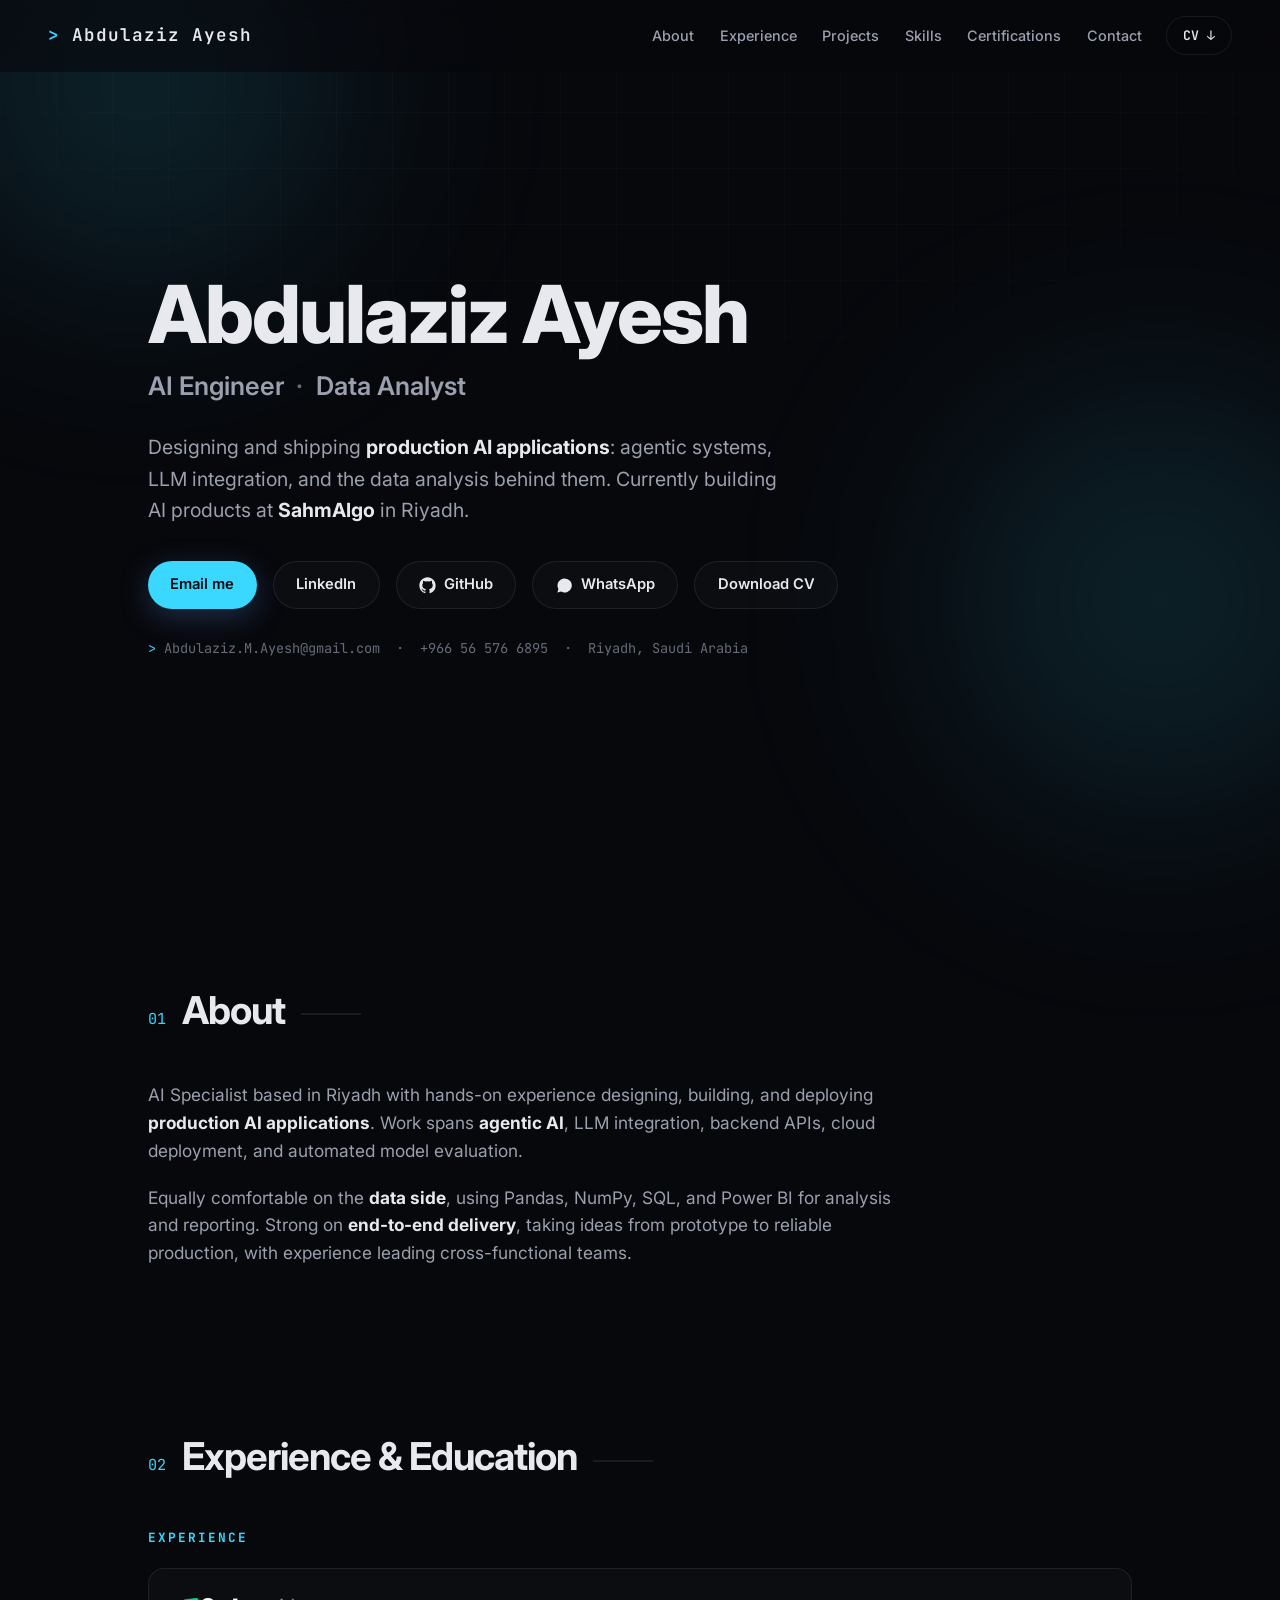
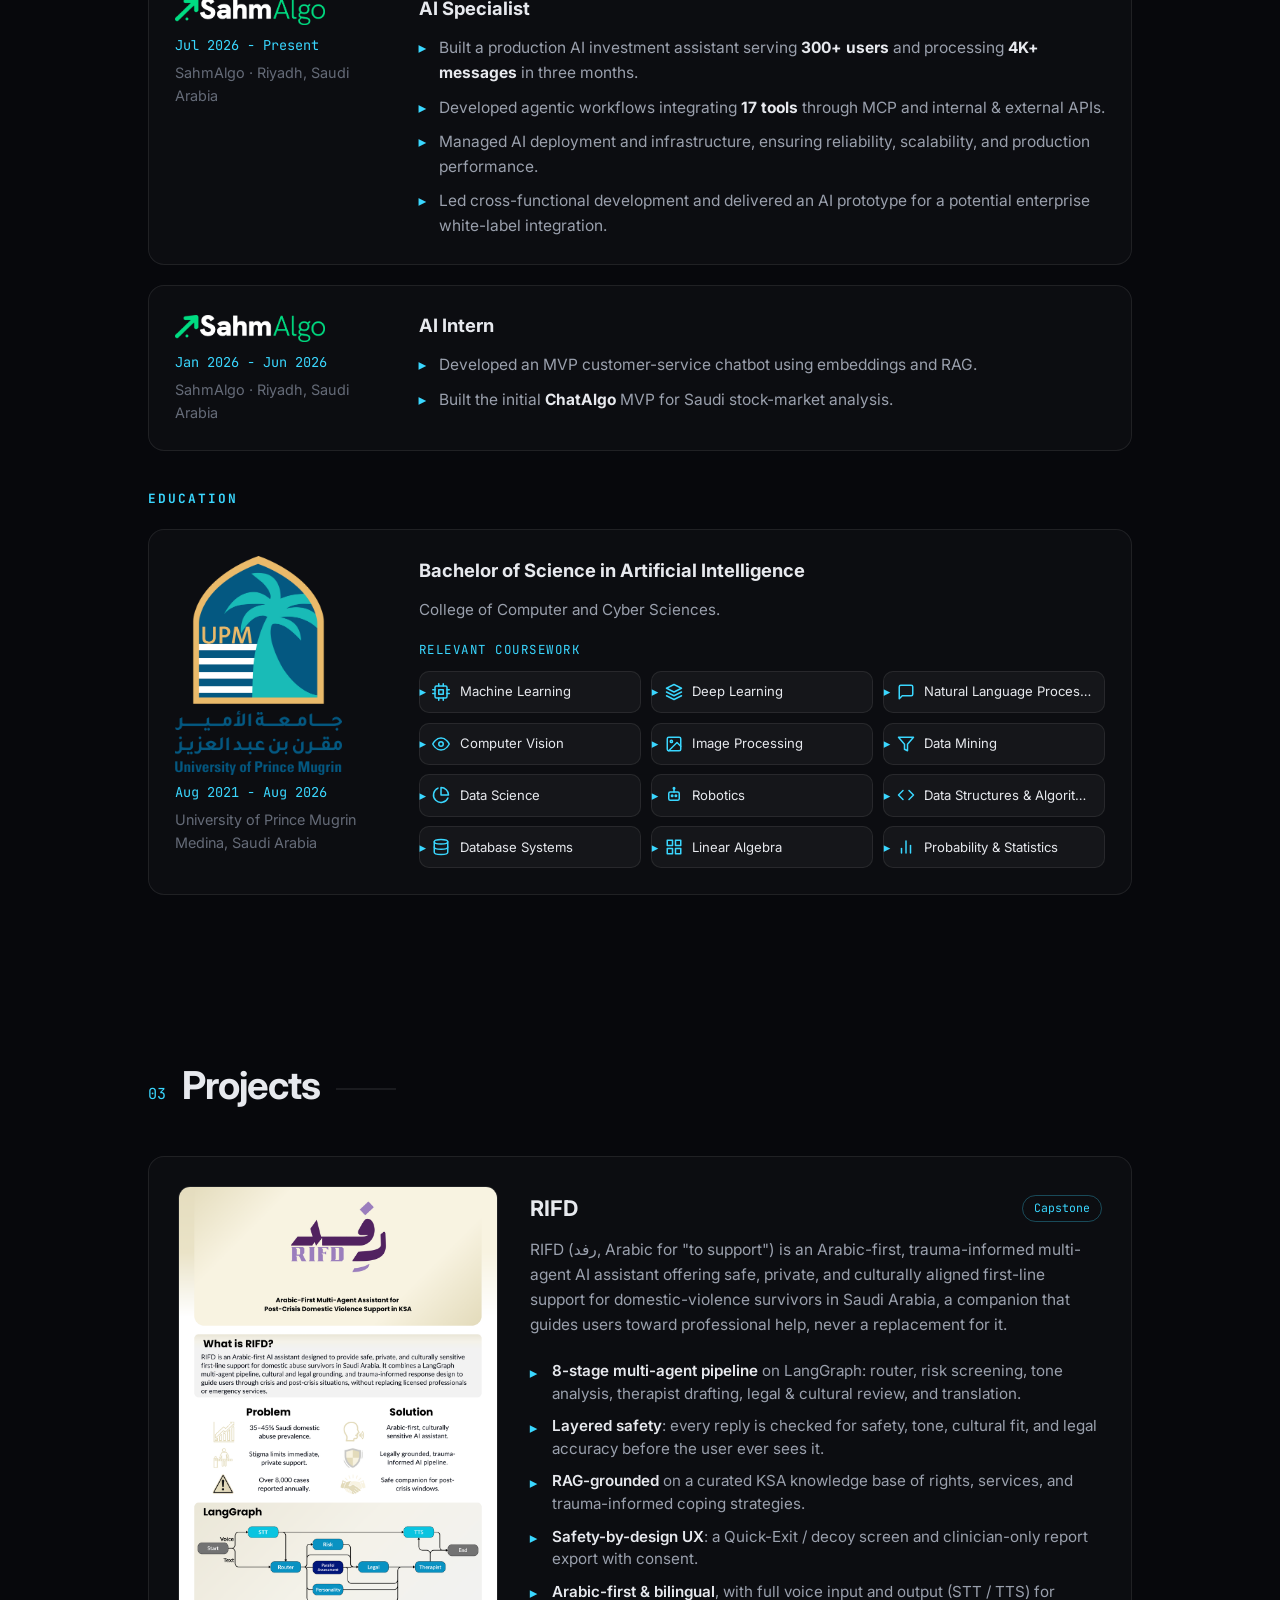
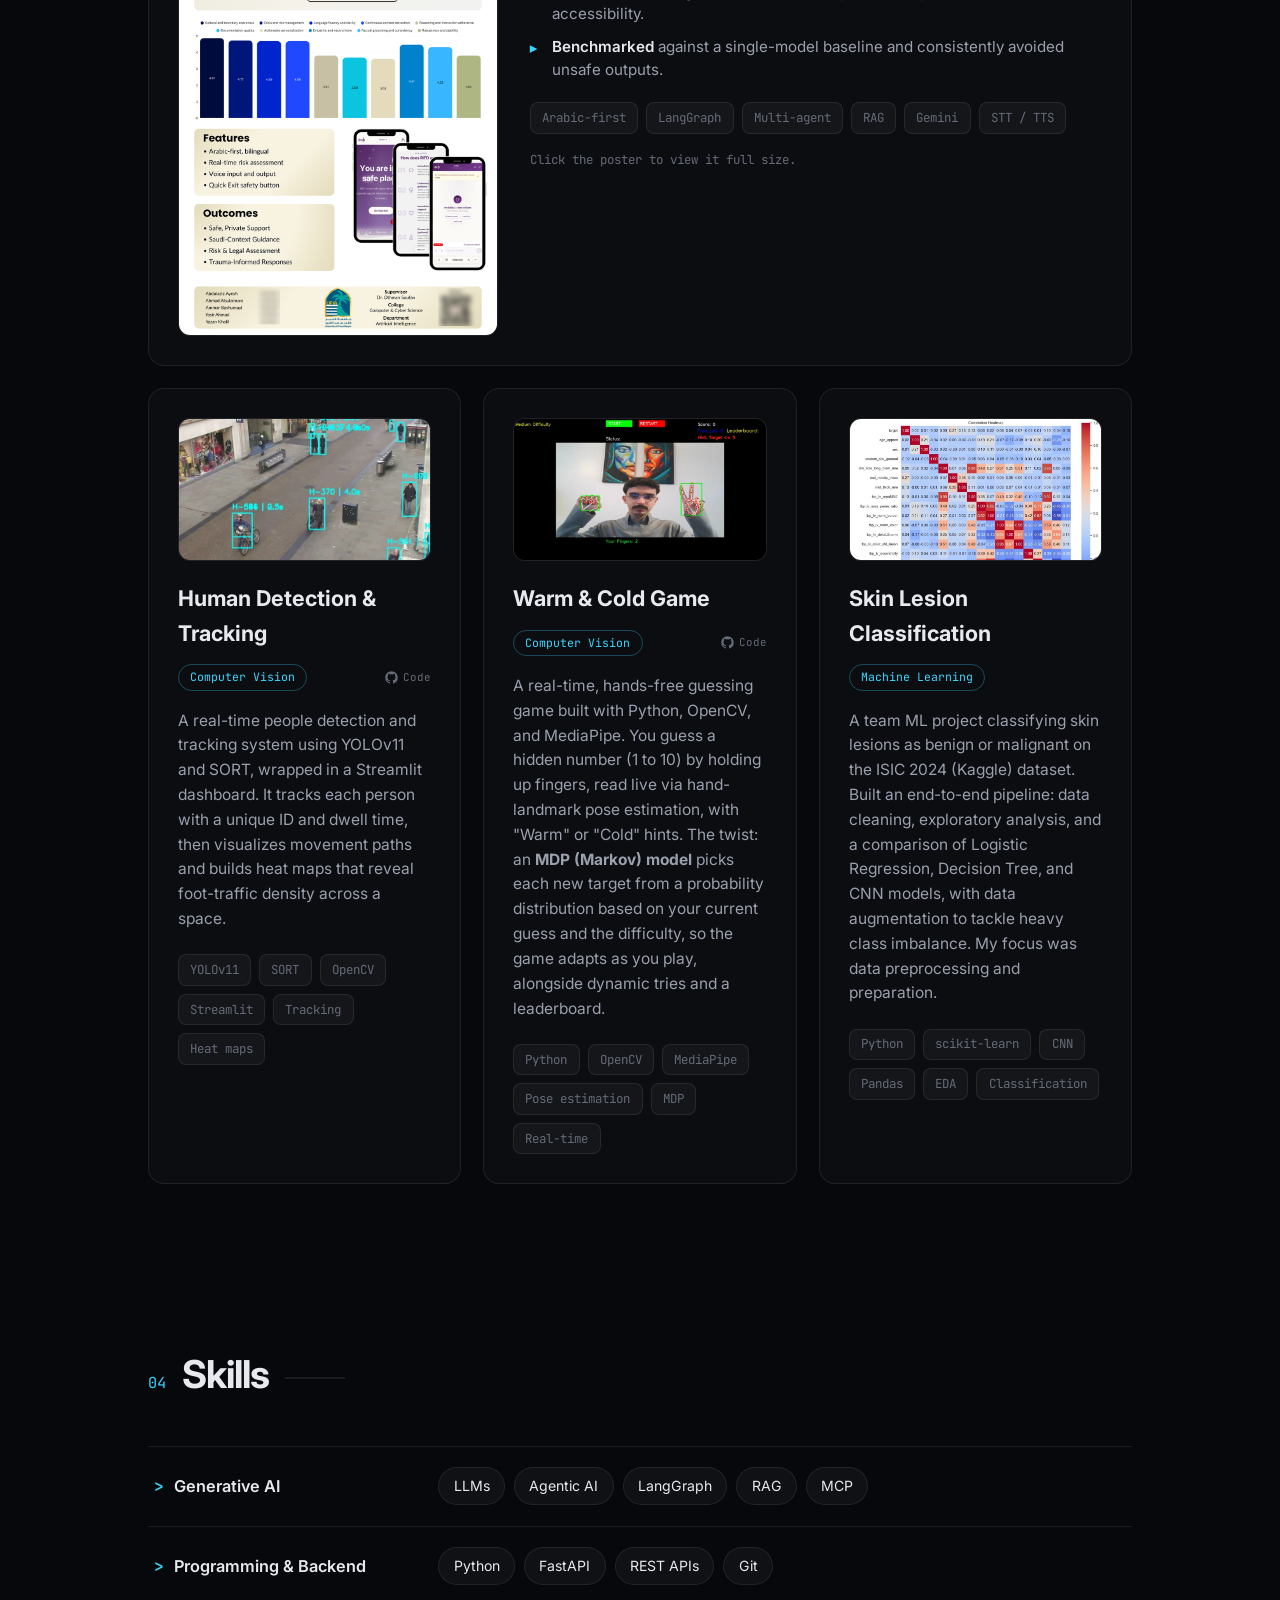
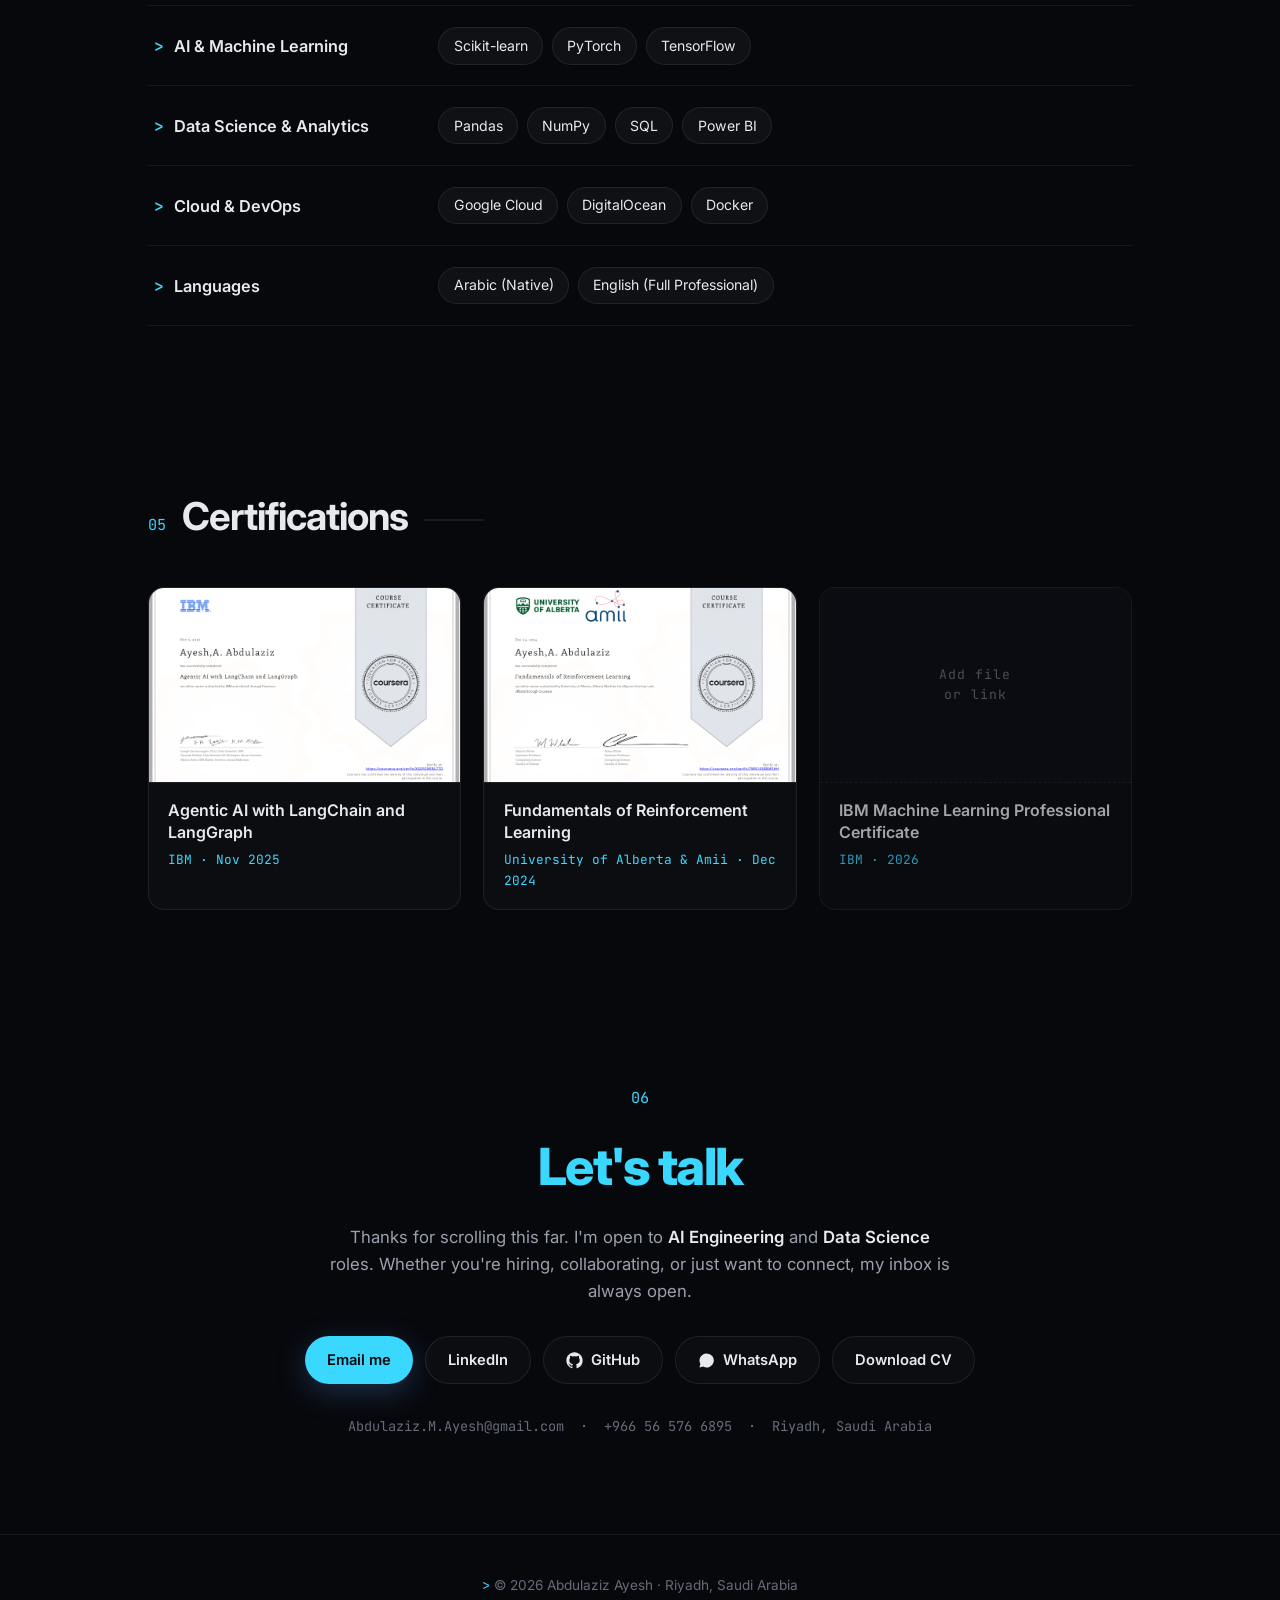
==== index.html @ 27debb67 "Add files via upload" ====
<!DOCTYPE html>
<html lang="en">
<head>
  <meta charset="UTF-8" />
  <meta name="viewport" content="width=device-width, initial-scale=1.0" />
  <title>Abdulaziz Ayesh | AI Engineer &amp; Data Analyst</title>
  <meta name="description" content="Abdulaziz Ayesh is an AI Engineer and Data Analyst based in Riyadh, Saudi Arabia, specializing in agentic AI, LLM integration, RAG, and production AI systems." />
  <meta name="author" content="Abdulaziz Ayesh" />
  <meta name="keywords" content="Abdulaziz Ayesh, AI Engineer, AI Specialist, Data Analyst, Data Scientist, Agentic AI, LLM, RAG, MCP, LangGraph, Machine Learning, Deep Learning, Computer Vision, YOLO, Python, Riyadh, Saudi Arabia" />
  <meta name="robots" content="index, follow, max-image-preview:large" />
  <link rel="canonical" href="https://abdulazizayesh.github.io/" />

  <!-- Open Graph / social preview -->
  <meta property="og:title" content="Abdulaziz Ayesh | AI Engineer &amp; Data Analyst" />
  <meta property="og:description" content="AI Engineer and Data Analyst based in Riyadh. Agentic AI, LLM integration, RAG, and production AI systems." />
  <meta property="og:type" content="profile" />
  <meta property="og:url" content="https://abdulazizayesh.github.io/" />
  <meta property="og:image" content="https://abdulazizayesh.github.io/assets/og-image.png" />
  <meta property="profile:first_name" content="Abdulaziz" />
  <meta property="profile:last_name" content="Ayesh" />

  <!-- Twitter -->
  <meta name="twitter:card" content="summary_large_image" />
  <meta name="twitter:title" content="Abdulaziz Ayesh | AI Engineer &amp; Data Analyst" />
  <meta name="twitter:description" content="AI Engineer and Data Analyst based in Riyadh. Agentic AI, LLMs, RAG, and production AI systems." />
  <meta name="twitter:image" content="https://abdulazizayesh.github.io/assets/og-image.png" />

  <!-- Structured data: helps Google and AI assistants understand who you are -->
  <script type="application/ld+json">
  {
    "@context": "https://schema.org",
    "@type": "Person",
    "name": "Abdulaziz Ayesh",
    "givenName": "Abdulaziz",
    "familyName": "Ayesh",
    "jobTitle": ["AI Engineer", "Data Analyst"],
    "description": "AI Engineer and Data Analyst specializing in agentic AI, LLM integration, RAG, computer vision, and production AI systems.",
    "image": "https://abdulazizayesh.github.io/assets/og-image.png",
    "email": "mailto:Abdulaziz.M.Ayesh@gmail.com",
    "telephone": "+966565766895",
    "url": "https://abdulazizayesh.github.io/",
    "address": {
      "@type": "PostalAddress",
      "addressLocality": "Riyadh",
      "addressCountry": "Saudi Arabia"
    },
    "worksFor": {
      "@type": "Organization",
      "name": "SahmAlgo"
    },
    "alumniOf": {
      "@type": "CollegeOrUniversity",
      "name": "University of Prince Mugrin"
    },
    "knowsLanguage": ["Arabic", "English"],
    "knowsAbout": [
      "Artificial Intelligence",
      "Agentic AI",
      "Large Language Models",
      "Retrieval-Augmented Generation",
      "Model Context Protocol",
      "Machine Learning",
      "Deep Learning",
      "Computer Vision",
      "Natural Language Processing",
      "Data Analysis",
      "Data Science",
      "Python",
      "FastAPI",
      "LangGraph",
      "PyTorch",
      "TensorFlow",
      "SQL",
      "Power BI",
      "Docker",
      "Google Cloud"
    ],
    "sameAs": [
      "https://www.linkedin.com/in/abdulaziz-ayesh-9a3a60327",
      "https://github.com/AbdulazizAyesh"
    ]
  }
  </script>

  <!-- Favicons -->
  <link rel="icon" type="image/png" href="assets/favicon.png" />
  <link rel="icon" type="image/png" sizes="32x32" href="assets/favicon-32.png" />
  <link rel="apple-touch-icon" href="assets/apple-touch-icon.png" />

  <link rel="preconnect" href="https://fonts.googleapis.com" />
  <link rel="preconnect" href="https://fonts.gstatic.com" crossorigin />
  <link href="https://fonts.googleapis.com/css2?family=Inter:wght@400;500;600;700;800&family=JetBrains+Mono:wght@400;500;600&display=swap" rel="stylesheet" />
  <link rel="stylesheet" href="styles.css" />
</head>
<body>
  <!-- Background glow layers -->
  <div class="bg-glow glow-1" aria-hidden="true"></div>
  <div class="bg-glow glow-2" aria-hidden="true"></div>
  <div class="bg-grid" aria-hidden="true"></div>

  <!-- Nav -->
  <header class="nav" id="nav">
    <a href="#top" class="nav__logo"><span class="prompt">&gt;</span> Abdulaziz Ayesh</a>
    <nav class="nav__links">
      <a href="#about">About</a>
      <a href="#experience">Experience</a>
      <a href="#projects">Projects</a>
      <a href="#skills">Skills</a>
      <a href="#certifications">Certifications</a>
      <a href="#contact">Contact</a>
    </nav>
    <a class="btn btn--small" href="assets/Abdulaziz_Ayesh_CV_AI_ENGINEER.pdf" download>CV&nbsp;&darr;</a>
    <button class="nav__burger" id="burger" aria-label="Toggle menu">
      <span></span><span></span><span></span>
    </button>
  </header>

  <!-- Hero -->
  <section class="hero" id="top">
    <div class="hero__inner reveal">
      <h1 class="hero__name">Abdulaziz Ayesh</h1>
      <h2 class="hero__role">AI Engineer <span class="sep">·</span> Data Analyst</h2>
      <p class="hero__pitch">
        Designing and shipping <strong>production AI applications</strong>: agentic systems,
        LLM integration, and the data analysis behind them. Currently building AI products
        at <strong>SahmAlgo</strong> in Riyadh.
      </p>
      <div class="hero__cta">
        <a class="btn btn--primary" href="mailto:Abdulaziz.M.Ayesh@gmail.com">Email me</a>
        <a class="btn btn--ghost" href="https://www.linkedin.com/in/abdulaziz-ayesh-9a3a60327" target="_blank" rel="noopener">LinkedIn</a>
        <a class="btn btn--ghost" href="https://github.com/AbdulazizAyesh" target="_blank" rel="noopener"><svg class="btn__icon" viewBox="0 0 24 24" fill="currentColor" aria-hidden="true"><path d="M12 .5C5.73.5.5 5.73.5 12a11.5 11.5 0 0 0 7.86 10.92c.57.1.78-.25.78-.55 0-.27-.01-.98-.02-1.93-3.2.7-3.88-1.54-3.88-1.54-.52-1.33-1.28-1.68-1.28-1.68-1.05-.72.08-.7.08-.7 1.16.08 1.77 1.19 1.77 1.19 1.03 1.77 2.7 1.26 3.36.96.1-.75.4-1.26.73-1.55-2.56-.29-5.26-1.28-5.26-5.7 0-1.26.45-2.29 1.19-3.1-.12-.29-.52-1.46.11-3.05 0 0 .97-.31 3.18 1.18a11 11 0 0 1 5.8 0c2.2-1.49 3.17-1.18 3.17-1.18.63 1.59.23 2.76.11 3.05.74.81 1.19 1.84 1.19 3.1 0 4.43-2.7 5.41-5.27 5.69.41.36.78 1.07.78 2.16 0 1.56-.02 2.82-.02 3.2 0 .31.21.67.79.55A11.5 11.5 0 0 0 23.5 12C23.5 5.73 18.27.5 12 .5Z"/></svg>GitHub</a>
        <a class="btn btn--ghost btn--wa" href="https://wa.me/966565766895" target="_blank" rel="noopener"><svg class="btn__icon" viewBox="0 0 24 24" fill="currentColor" aria-hidden="true"><path d="M17.5 14.4c-.3-.2-1.7-.8-2-.9-.3-.1-.5-.2-.7.2-.2.3-.7.9-.9 1.1-.2.2-.3.2-.6.1-.3-.2-1.2-.5-2.3-1.4-.9-.8-1.4-1.7-1.6-2-.2-.3 0-.5.1-.6.1-.1.3-.3.4-.5.1-.2.2-.3.3-.5.1-.2 0-.4 0-.5-.1-.2-.7-1.6-.9-2.2-.2-.5-.5-.5-.7-.5h-.6c-.2 0-.5.1-.8.4-.3.3-1 1-1 2.5s1.1 2.9 1.2 3.1c.2.2 2.1 3.2 5.1 4.5.7.3 1.3.5 1.7.6.7.2 1.4.2 1.9.1.6-.1 1.7-.7 2-1.4.2-.7.2-1.2.2-1.4-.1-.1-.3-.2-.6-.3zM12 2a10 10 0 0 0-8.6 15l-1.4 5 5.2-1.4A10 10 0 1 0 12 2z"/></svg>WhatsApp</a>
        <a class="btn btn--ghost" href="assets/Abdulaziz_Ayesh_CV_AI_ENGINEER.pdf" download>Download CV</a>
      </div>
      <p class="hero__meta"><span class="prompt">&gt;</span> Abdulaziz.M.Ayesh@gmail.com &nbsp;·&nbsp; +966 56 576 6895 &nbsp;·&nbsp; Riyadh, Saudi Arabia</p>
    </div>
  </section>

  <!-- About -->
  <section class="section" id="about">
    <div class="section__head reveal">
      <span class="section__index">01</span>
      <h2 class="section__title">About</h2>
    </div>
    <div class="about reveal">
      <p>
        AI Specialist based in Riyadh with hands-on experience designing, building, and
        deploying <strong>production AI applications</strong>. Work spans
        <strong>agentic AI</strong>, LLM integration, backend APIs, cloud deployment, and
        automated model evaluation.
      </p>
      <p>
        Equally comfortable on the <strong>data side</strong>, using Pandas, NumPy, SQL, and
        Power BI for analysis and reporting. Strong on <strong>end-to-end delivery</strong>,
        taking ideas from prototype to reliable production, with experience leading
        cross-functional teams.
      </p>
    </div>
  </section>

  <!-- Experience & Education -->
  <section class="section" id="experience">
    <div class="section__head reveal">
      <span class="section__index">02</span>
      <h2 class="section__title">Experience &amp; Education</h2>
    </div>

    <h3 class="subhead reveal">Experience</h3>
    <div class="timeline">
      <article class="exp reveal">
        <div class="exp__meta">
          <a class="exp__logo" href="https://sahmalgo.com" target="_blank" rel="noopener" aria-label="SahmAlgo website"><img src="assets/sahmalgo.png" alt="SahmAlgo logo" onerror="this.closest('.exp__logo').remove()" /></a>
          <span class="exp__date">Jul 2026 - Present</span>
          <span class="exp__company"><a href="https://sahmalgo.com" target="_blank" rel="noopener">SahmAlgo</a> · Riyadh, Saudi Arabia</span>
        </div>
        <div class="exp__body">
          <h3 class="exp__title">AI Specialist</h3>
          <ul>
            <li>Built a production AI investment assistant serving <strong>300+ users</strong> and processing <strong>4K+ messages</strong> in three months.</li>
            <li>Developed agentic workflows integrating <strong>17 tools</strong> through MCP and internal &amp; external APIs.</li>
            <li>Managed AI deployment and infrastructure, ensuring reliability, scalability, and production performance.</li>
            <li>Led cross-functional development and delivered an AI prototype for a potential enterprise white-label integration.</li>
          </ul>
        </div>
      </article>

      <article class="exp reveal">
        <div class="exp__meta">
          <a class="exp__logo" href="https://sahmalgo.com" target="_blank" rel="noopener" aria-label="SahmAlgo website"><img src="assets/sahmalgo.png" alt="SahmAlgo logo" onerror="this.closest('.exp__logo').remove()" /></a>
          <span class="exp__date">Jan 2026 - Jun 2026</span>
          <span class="exp__company"><a href="https://sahmalgo.com" target="_blank" rel="noopener">SahmAlgo</a> · Riyadh, Saudi Arabia</span>
        </div>
        <div class="exp__body">
          <h3 class="exp__title">AI Intern</h3>
          <ul>
            <li>Developed an MVP customer-service chatbot using embeddings and RAG.</li>
            <li>Built the initial <strong><a href="https://chatalgo.sa" target="_blank" rel="noopener">ChatAlgo</a></strong> MVP for Saudi stock-market analysis.</li>
          </ul>
        </div>
      </article>
    </div>

    <h3 class="subhead reveal">Education</h3>
    <div class="timeline">
      <article class="exp reveal">
        <div class="exp__meta">
          <a class="exp__logo exp__logo--crest" href="https://upm.edu.sa/en/department-of-artificial-intelligence" target="_blank" rel="noopener" aria-label="University of Prince Mugrin, Department of Artificial Intelligence"><img src="assets/university.png" alt="University of Prince Mugrin logo" onerror="this.closest('.exp__logo').remove()" /></a>
          <span class="exp__date">Aug 2021 - Aug 2026</span>
          <span class="exp__company">University of Prince Mugrin Medina, Saudi Arabia</span>
        </div>
        <div class="exp__body">
          <h3 class="exp__title">Bachelor of Science in Artificial Intelligence</h3>
          <p class="exp__note">College of Computer and Cyber Sciences.</p>
          <p class="courselabel">Relevant coursework</p>
          <ul class="courselist">
            <li>
              <svg class="ci" viewBox="0 0 24 24" fill="none" stroke="currentColor" stroke-width="2" stroke-linecap="round" stroke-linejoin="round" aria-hidden="true"><rect x="4" y="4" width="16" height="16" rx="2"/><rect x="9" y="9" width="6" height="6"/><line x1="9" y1="1" x2="9" y2="4"/><line x1="15" y1="1" x2="15" y2="4"/><line x1="9" y1="20" x2="9" y2="23"/><line x1="15" y1="20" x2="15" y2="23"/><line x1="20" y1="9" x2="23" y2="9"/><line x1="20" y1="14" x2="23" y2="14"/><line x1="1" y1="9" x2="4" y2="9"/><line x1="1" y1="14" x2="4" y2="14"/></svg>
              <span>Machine Learning</span>
            </li>
            <li>
              <svg class="ci" viewBox="0 0 24 24" fill="none" stroke="currentColor" stroke-width="2" stroke-linecap="round" stroke-linejoin="round" aria-hidden="true"><polygon points="12 2 2 7 12 12 22 7 12 2"/><polyline points="2 17 12 22 22 17"/><polyline points="2 12 12 17 22 12"/></svg>
              <span>Deep Learning</span>
            </li>
            <li>
              <svg class="ci" viewBox="0 0 24 24" fill="none" stroke="currentColor" stroke-width="2" stroke-linecap="round" stroke-linejoin="round" aria-hidden="true"><path d="M21 15a2 2 0 0 1-2 2H7l-4 4V5a2 2 0 0 1 2-2h14a2 2 0 0 1 2 2z"/></svg>
              <span>Natural Language Processing</span>
            </li>
            <li>
              <svg class="ci" viewBox="0 0 24 24" fill="none" stroke="currentColor" stroke-width="2" stroke-linecap="round" stroke-linejoin="round" aria-hidden="true"><path d="M1 12s4-8 11-8 11 8 11 8-4 8-11 8-11-8-11-8z"/><circle cx="12" cy="12" r="3"/></svg>
              <span>Computer Vision</span>
            </li>
            <li>
              <svg class="ci" viewBox="0 0 24 24" fill="none" stroke="currentColor" stroke-width="2" stroke-linecap="round" stroke-linejoin="round" aria-hidden="true"><rect x="3" y="3" width="18" height="18" rx="2" ry="2"/><circle cx="8.5" cy="8.5" r="1.5"/><polyline points="21 15 16 10 5 21"/></svg>
              <span>Image Processing</span>
            </li>
            <li>
              <svg class="ci" viewBox="0 0 24 24" fill="none" stroke="currentColor" stroke-width="2" stroke-linecap="round" stroke-linejoin="round" aria-hidden="true"><polygon points="22 3 2 3 10 12.46 10 19 14 21 14 12.46 22 3"/></svg>
              <span>Data Mining</span>
            </li>
            <li>
              <svg class="ci" viewBox="0 0 24 24" fill="none" stroke="currentColor" stroke-width="2" stroke-linecap="round" stroke-linejoin="round" aria-hidden="true"><path d="M21.21 15.89A10 10 0 1 1 8 2.83"/><path d="M22 12A10 10 0 0 0 12 2v10z"/></svg>
              <span>Data Science</span>
            </li>
            <li>
              <svg class="ci" viewBox="0 0 24 24" fill="none" stroke="currentColor" stroke-width="2" stroke-linecap="round" stroke-linejoin="round" aria-hidden="true"><rect x="5" y="8" width="14" height="11" rx="2"/><circle cx="9.5" cy="13" r="1"/><circle cx="14.5" cy="13" r="1"/><line x1="12" y1="4" x2="12" y2="8"/><circle cx="12" cy="3" r="1"/></svg>
              <span>Robotics</span>
            </li>
            <li>
              <svg class="ci" viewBox="0 0 24 24" fill="none" stroke="currentColor" stroke-width="2" stroke-linecap="round" stroke-linejoin="round" aria-hidden="true"><polyline points="16 18 22 12 16 6"/><polyline points="8 6 2 12 8 18"/></svg>
              <span>Data Structures &amp; Algorithms</span>
            </li>
            <li>
              <svg class="ci" viewBox="0 0 24 24" fill="none" stroke="currentColor" stroke-width="2" stroke-linecap="round" stroke-linejoin="round" aria-hidden="true"><ellipse cx="12" cy="5" rx="9" ry="3"/><path d="M21 12c0 1.66-4 3-9 3s-9-1.34-9-3"/><path d="M3 5v14c0 1.66 4 3 9 3s9-1.34 9-3V5"/></svg>
              <span>Database Systems</span>
            </li>
            <li>
              <svg class="ci" viewBox="0 0 24 24" fill="none" stroke="currentColor" stroke-width="2" stroke-linecap="round" stroke-linejoin="round" aria-hidden="true"><rect x="3" y="3" width="7" height="7"/><rect x="14" y="3" width="7" height="7"/><rect x="14" y="14" width="7" height="7"/><rect x="3" y="14" width="7" height="7"/></svg>
              <span>Linear Algebra</span>
            </li>
            <li>
              <svg class="ci" viewBox="0 0 24 24" fill="none" stroke="currentColor" stroke-width="2" stroke-linecap="round" stroke-linejoin="round" aria-hidden="true"><line x1="18" y1="20" x2="18" y2="10"/><line x1="12" y1="20" x2="12" y2="4"/><line x1="6" y1="20" x2="6" y2="14"/></svg>
              <span>Probability &amp; Statistics</span>
            </li>
          </ul>
        </div>
      </article>
    </div>
  </section>

  <!-- Projects -->
  <section class="section" id="projects">
    <div class="section__head reveal">
      <span class="section__index">03</span>
      <h2 class="section__title">Projects</h2>
    </div>

    <article class="feature reveal">
      <a class="feature__media js-lightbox" href="assets/projects/rifd-poster.png" aria-label="Enlarge RIFD poster">
        <img src="assets/projects/rifd-poster.png" alt="RIFD project poster" loading="lazy" />
        <span class="feature__zoom" aria-hidden="true">⤢</span>
      </a>
      <div class="feature__body">
        <div class="card__top">
          <h3 class="card__title">RIFD</h3>
          <span class="card__badge">Capstone</span>
        </div>
        <p class="card__desc">
          RIFD (<span lang="ar">رفد</span>, Arabic for "to support") is an Arabic-first,
          trauma-informed multi-agent AI assistant offering safe, private, and culturally
          aligned first-line support for domestic-violence survivors in Saudi Arabia, a
          companion that guides users toward professional help, never a replacement for it.
        </p>
        <ul class="feature__points">
          <li><strong>8-stage multi-agent pipeline</strong> on LangGraph: router, risk screening, tone analysis, therapist drafting, legal &amp; cultural review, and translation.</li>
          <li><strong>Layered safety</strong>: every reply is checked for safety, tone, cultural fit, and legal accuracy before the user ever sees it.</li>
          <li><strong>RAG-grounded</strong> on a curated KSA knowledge base of rights, services, and trauma-informed coping strategies.</li>
          <li><strong>Safety-by-design UX</strong>: a Quick-Exit / decoy screen and clinician-only report export with consent.</li>
          <li><strong>Arabic-first &amp; bilingual</strong>, with full voice input and output (STT / TTS) for accessibility.</li>
          <li><strong>Benchmarked</strong> against a single-model baseline and consistently avoided unsafe outputs.</li>
        </ul>
        <ul class="card__tags">
          <li>Arabic-first</li><li>LangGraph</li><li>Multi-agent</li><li>RAG</li><li>Gemini</li><li>STT / TTS</li>
        </ul>
        <p class="feature__hint">Click the poster to view it full size.</p>
      </div>
    </article>

    <div class="projects">
      <article class="card reveal">
        <a class="card__media js-lightbox" href="assets/projects/humandet.mp4" data-gallery="assets/projects/humandet.mp4|assets/projects/humandet-heat.mp4|assets/projects/humandet-path.mp4" aria-label="View Human Detection outputs">
          <video src="assets/projects/humandet.mp4" poster="assets/projects/humandet-poster.jpg" autoplay muted loop playsinline></video>
          <span class="card__media-label">View outputs (3)</span>
        </a>
        <h3 class="card__title">Human Detection &amp; Tracking</h3>
        <div class="card__meta">
          <span class="card__badge">Computer Vision</span>
          <a class="card__gh" href="https://github.com/AbdulazizAyesh/human-detection-tracking" target="_blank" rel="noopener" aria-label="View on GitHub"><svg viewBox="0 0 24 24" fill="currentColor" aria-hidden="true"><path d="M12 .5C5.73.5.5 5.73.5 12a11.5 11.5 0 0 0 7.86 10.92c.57.1.78-.25.78-.55 0-.27-.01-.98-.02-1.93-3.2.7-3.88-1.54-3.88-1.54-.52-1.33-1.28-1.68-1.28-1.68-1.05-.72.08-.7.08-.7 1.16.08 1.77 1.19 1.77 1.19 1.03 1.77 2.7 1.26 3.36.96.1-.75.4-1.26.73-1.55-2.56-.29-5.26-1.28-5.26-5.7 0-1.26.45-2.29 1.19-3.1-.12-.29-.52-1.46.11-3.05 0 0 .97-.31 3.18 1.18a11 11 0 0 1 5.8 0c2.2-1.49 3.17-1.18 3.17-1.18.63 1.59.23 2.76.11 3.05.74.81 1.19 1.84 1.19 3.1 0 4.43-2.7 5.41-5.27 5.69.41.36.78 1.07.78 2.16 0 1.56-.02 2.82-.02 3.2 0 .31.21.67.79.55A11.5 11.5 0 0 0 23.5 12C23.5 5.73 18.27.5 12 .5Z"/></svg>Code</a>
        </div>
        <p class="card__desc">
          A real-time people detection and tracking system using YOLOv11 and SORT, wrapped in a
          Streamlit dashboard. It tracks each person with a unique ID and dwell time, then
          visualizes movement paths and builds heat maps that reveal foot-traffic density across
          a space.
        </p>
        <ul class="card__tags">
          <li>YOLOv11</li><li>SORT</li><li>OpenCV</li><li>Streamlit</li><li>Tracking</li><li>Heat maps</li>
        </ul>
      </article>

      <article class="card reveal">
        <a class="card__media js-lightbox" href="assets/projects/warmcold-1.png" data-gallery="assets/projects/warmcold-1.png|assets/projects/warmcold-2.png|assets/projects/warmcold-3.png" aria-label="View Warm and Cold Game screenshots">
          <img src="assets/projects/warmcold-1.png" alt="Warm and Cold Game screenshot" loading="lazy" />
          <span class="card__media-label">View screenshots (3)</span>
        </a>
        <h3 class="card__title">Warm &amp; Cold Game</h3>
        <div class="card__meta">
          <span class="card__badge">Computer Vision</span>
          <a class="card__gh" href="https://github.com/AbdulazizAyesh/warm-cold-game" target="_blank" rel="noopener" aria-label="View on GitHub"><svg viewBox="0 0 24 24" fill="currentColor" aria-hidden="true"><path d="M12 .5C5.73.5.5 5.73.5 12a11.5 11.5 0 0 0 7.86 10.92c.57.1.78-.25.78-.55 0-.27-.01-.98-.02-1.93-3.2.7-3.88-1.54-3.88-1.54-.52-1.33-1.28-1.68-1.28-1.68-1.05-.72.08-.7.08-.7 1.16.08 1.77 1.19 1.77 1.19 1.03 1.77 2.7 1.26 3.36.96.1-.75.4-1.26.73-1.55-2.56-.29-5.26-1.28-5.26-5.7 0-1.26.45-2.29 1.19-3.1-.12-.29-.52-1.46.11-3.05 0 0 .97-.31 3.18 1.18a11 11 0 0 1 5.8 0c2.2-1.49 3.17-1.18 3.17-1.18.63 1.59.23 2.76.11 3.05.74.81 1.19 1.84 1.19 3.1 0 4.43-2.7 5.41-5.27 5.69.41.36.78 1.07.78 2.16 0 1.56-.02 2.82-.02 3.2 0 .31.21.67.79.55A11.5 11.5 0 0 0 23.5 12C23.5 5.73 18.27.5 12 .5Z"/></svg>Code</a>
        </div>
        <p class="card__desc">
          A real-time, hands-free guessing game built with Python, OpenCV, and MediaPipe.
          You guess a hidden number (1 to 10) by holding up fingers, read live via
          hand-landmark pose estimation, with "Warm" or "Cold" hints. The twist: an
          <strong>MDP (Markov) model</strong> picks each new target from a probability
          distribution based on your current guess and the difficulty, so the game adapts
          as you play, alongside dynamic tries and a leaderboard.
        </p>
        <ul class="card__tags">
          <li>Python</li><li>OpenCV</li><li>MediaPipe</li><li>Pose estimation</li><li>MDP</li><li>Real-time</li>
        </ul>
      </article>

      <article class="card reveal">
        <a class="card__media js-lightbox" href="assets/projects/skinlesion-1.jpg" data-gallery="assets/projects/skinlesion-1.jpg|assets/projects/skinlesion-2.png|assets/projects/skinlesion-3.png|assets/projects/skinlesion-4.png" aria-label="View Skin Lesion Classification charts">
          <img src="assets/projects/skinlesion-1.jpg" alt="Skin lesion dataset correlation heatmap" loading="lazy" />
          <span class="card__media-label">View charts (4)</span>
        </a>
        <h3 class="card__title">Skin Lesion Classification</h3>
        <div class="card__meta">
          <span class="card__badge">Machine Learning</span>
        </div>
        <p class="card__desc">
          A team ML project classifying skin lesions as benign or malignant on the
          ISIC 2024 (Kaggle) dataset. Built an end-to-end pipeline: data cleaning,
          exploratory analysis, and a comparison of Logistic Regression, Decision Tree,
          and CNN models, with data augmentation to tackle heavy class imbalance. My
          focus was data preprocessing and preparation.
        </p>
        <ul class="card__tags">
          <li>Python</li><li>scikit-learn</li><li>CNN</li><li>Pandas</li><li>EDA</li><li>Classification</li>
        </ul>
      </article>
    </div>
  </section>

  <!-- Skills -->
  <section class="section" id="skills">
    <div class="section__head reveal">
      <span class="section__index">04</span>
      <h2 class="section__title">Skills</h2>
    </div>

    <div class="skills reveal">
      <div class="skillrow">
        <div class="skillrow__label"><span class="skillrow__key">&gt;</span> Generative AI</div>
        <ul class="skillrow__items">
          <li>LLMs</li><li>Agentic AI</li><li>LangGraph</li><li>RAG</li><li>MCP</li>
        </ul>
      </div>
      <div class="skillrow">
        <div class="skillrow__label"><span class="skillrow__key">&gt;</span> Programming &amp; Backend</div>
        <ul class="skillrow__items">
          <li>Python</li><li>FastAPI</li><li>REST APIs</li><li>Git</li>
        </ul>
      </div>
      <div class="skillrow">
        <div class="skillrow__label"><span class="skillrow__key">&gt;</span> AI &amp; Machine Learning</div>
        <ul class="skillrow__items">
          <li>Scikit-learn</li><li>PyTorch</li><li>TensorFlow</li>
        </ul>
      </div>
      <div class="skillrow">
        <div class="skillrow__label"><span class="skillrow__key">&gt;</span> Data Science &amp; Analytics</div>
        <ul class="skillrow__items">
          <li>Pandas</li><li>NumPy</li><li>SQL</li><li>Power BI</li>
        </ul>
      </div>
      <div class="skillrow">
        <div class="skillrow__label"><span class="skillrow__key">&gt;</span> Cloud &amp; DevOps</div>
        <ul class="skillrow__items">
          <li>Google Cloud</li><li>DigitalOcean</li><li>Docker</li>
        </ul>
      </div>
      <div class="skillrow">
        <div class="skillrow__label"><span class="skillrow__key">&gt;</span> Languages</div>
        <ul class="skillrow__items">
          <li>Arabic (Native)</li><li>English (Full Professional)</li>
        </ul>
      </div>
    </div>
  </section>

  <!-- Certifications -->
  <section class="section" id="certifications">
    <div class="section__head reveal">
      <span class="section__index">05</span>
      <h2 class="section__title">Certifications</h2>
    </div>

    <div class="certgrid reveal">
      <a class="certcard" href="https://coursera.org/verify/XG0YGNEBL7TO" target="_blank" rel="noopener">
        <div class="certcard__thumb">
          <img src="assets/certs/agentic-ai-langchain-langgraph.png" alt="Agentic AI with LangChain and LangGraph certificate" onerror="this.remove()" />
          <span class="certcard__ph">View<br>certificate</span>
        </div>
        <div class="certcard__body">
          <h3 class="certcard__title">Agentic AI with LangChain and LangGraph</h3>
          <p class="certcard__meta">IBM · Nov 2025</p>
        </div>
      </a>

      <a class="certcard" href="https://coursera.org/verify/7WN163B8M5HH" target="_blank" rel="noopener">
        <div class="certcard__thumb">
          <img src="assets/certs/reinforcement-learning.png" alt="Fundamentals of Reinforcement Learning certificate" onerror="this.remove()" />
          <span class="certcard__ph">View<br>certificate</span>
        </div>
        <div class="certcard__body">
          <h3 class="certcard__title">Fundamentals of Reinforcement Learning</h3>
          <p class="certcard__meta">University of Alberta &amp; Amii · Dec 2024</p>
        </div>
      </a>

      <div class="certcard certcard--pending">
        <div class="certcard__thumb">
          <span class="certcard__ph">Add file<br>or link</span>
        </div>
        <div class="certcard__body">
          <h3 class="certcard__title">IBM Machine Learning Professional Certificate</h3>
          <p class="certcard__meta">IBM · 2026</p>
        </div>
      </div>
    </div>
  </section>

  <!-- Contact -->
  <section class="section section--contact" id="contact">
    <div class="contact reveal">
      <span class="section__index">06</span>
      <h2 class="contact__title">Let's talk</h2>
      <p class="contact__sub">
        Thanks for scrolling this far. I'm open to <strong>AI Engineering</strong> and
        <strong>Data Science</strong> roles. Whether you're hiring, collaborating, or just
        want to connect, my inbox is always open.
      </p>
      <div class="contact__links">
        <a class="btn btn--primary" href="mailto:Abdulaziz.M.Ayesh@gmail.com">Email me</a>
        <a class="btn btn--ghost" href="https://www.linkedin.com/in/abdulaziz-ayesh-9a3a60327" target="_blank" rel="noopener">LinkedIn</a>
        <a class="btn btn--ghost" href="https://github.com/AbdulazizAyesh" target="_blank" rel="noopener"><svg class="btn__icon" viewBox="0 0 24 24" fill="currentColor" aria-hidden="true"><path d="M12 .5C5.73.5.5 5.73.5 12a11.5 11.5 0 0 0 7.86 10.92c.57.1.78-.25.78-.55 0-.27-.01-.98-.02-1.93-3.2.7-3.88-1.54-3.88-1.54-.52-1.33-1.28-1.68-1.28-1.68-1.05-.72.08-.7.08-.7 1.16.08 1.77 1.19 1.77 1.19 1.03 1.77 2.7 1.26 3.36.96.1-.75.4-1.26.73-1.55-2.56-.29-5.26-1.28-5.26-5.7 0-1.26.45-2.29 1.19-3.1-.12-.29-.52-1.46.11-3.05 0 0 .97-.31 3.18 1.18a11 11 0 0 1 5.8 0c2.2-1.49 3.17-1.18 3.17-1.18.63 1.59.23 2.76.11 3.05.74.81 1.19 1.84 1.19 3.1 0 4.43-2.7 5.41-5.27 5.69.41.36.78 1.07.78 2.16 0 1.56-.02 2.82-.02 3.2 0 .31.21.67.79.55A11.5 11.5 0 0 0 23.5 12C23.5 5.73 18.27.5 12 .5Z"/></svg>GitHub</a>
        <a class="btn btn--ghost btn--wa" href="https://wa.me/966565766895" target="_blank" rel="noopener"><svg class="btn__icon" viewBox="0 0 24 24" fill="currentColor" aria-hidden="true"><path d="M17.5 14.4c-.3-.2-1.7-.8-2-.9-.3-.1-.5-.2-.7.2-.2.3-.7.9-.9 1.1-.2.2-.3.2-.6.1-.3-.2-1.2-.5-2.3-1.4-.9-.8-1.4-1.7-1.6-2-.2-.3 0-.5.1-.6.1-.1.3-.3.4-.5.1-.2.2-.3.3-.5.1-.2 0-.4 0-.5-.1-.2-.7-1.6-.9-2.2-.2-.5-.5-.5-.7-.5h-.6c-.2 0-.5.1-.8.4-.3.3-1 1-1 2.5s1.1 2.9 1.2 3.1c.2.2 2.1 3.2 5.1 4.5.7.3 1.3.5 1.7.6.7.2 1.4.2 1.9.1.6-.1 1.7-.7 2-1.4.2-.7.2-1.2.2-1.4-.1-.1-.3-.2-.6-.3zM12 2a10 10 0 0 0-8.6 15l-1.4 5 5.2-1.4A10 10 0 1 0 12 2z"/></svg>WhatsApp</a>
        <a class="btn btn--ghost" href="assets/Abdulaziz_Ayesh_CV_AI_ENGINEER.pdf" download>Download CV</a>
      </div>
      <p class="contact__detail">Abdulaziz.M.Ayesh@gmail.com &nbsp;·&nbsp; +966 56 576 6895 &nbsp;·&nbsp; Riyadh, Saudi Arabia</p>
    </div>
  </section>

  <footer class="footer">
    <p><span class="prompt">&gt;</span> © 2026 Abdulaziz Ayesh · Riyadh, Saudi Arabia</p>
  </footer>

  <!-- Lightbox overlay -->
  <div class="lightbox" id="lightbox" aria-hidden="true" role="dialog" aria-modal="true" aria-label="Image viewer">
    <button class="lightbox__close" id="lightboxClose" aria-label="Close">&times;</button>
    <button class="lightbox__nav lightbox__prev" id="lightboxPrev" aria-label="Previous image">&#8249;</button>
    <button class="lightbox__nav lightbox__next" id="lightboxNext" aria-label="Next image">&#8250;</button>
    <div class="lightbox__content">
      <img id="lightboxImg" src="" alt="" />
      <video id="lightboxVideo" controls loop playsinline hidden></video>
    </div>
    <span class="lightbox__counter" id="lightboxCounter"></span>
  </div>

  <script src="script.js"></script>
</body>
</html>
---- styles.css ----
/* ============ Tokens ============ */
:root {
  --bg: #07080c;
  --bg-soft: #0d0f16;
  --panel: rgba(255, 255, 255, 0.025);
  --panel-brd: rgba(255, 255, 255, 0.08);
  --text: #e7e9ee;
  --muted: #9aa0ad;
  --faint: #656b78;
  --cyan: #3ad7ff;
  --purple: #3ad7ff;
  --grad: linear-gradient(120deg, #3ad7ff 0%, #3ad7ff 100%);
  --radius: 16px;
  --maxw: 1080px;
  --font: 'Inter', system-ui, -apple-system, sans-serif;
  --mono: 'JetBrains Mono', ui-monospace, monospace;
}

* { box-sizing: border-box; margin: 0; padding: 0; }

html { scroll-behavior: smooth; }

body {
  font-family: var(--font);
  background: var(--bg);
  color: var(--text);
  line-height: 1.6;
  overflow-x: hidden;
  -webkit-font-smoothing: antialiased;
}

a { color: inherit; text-decoration: none; }

.prompt { color: var(--cyan); font-family: var(--mono); }

/* ============ Background FX ============ */
.bg-glow {
  position: fixed;
  border-radius: 50%;
  filter: blur(120px);
  opacity: 0.5;
  z-index: -2;
  pointer-events: none;
}
.glow-1 { top: -180px; left: -120px; width: 520px; height: 520px;
  background: radial-gradient(circle, rgba(58,215,255,0.5), transparent 70%); }
.glow-2 { top: 320px; right: -160px; width: 560px; height: 560px;
  background: radial-gradient(circle, rgba(58,215,255,0.45), transparent 70%); }
.bg-grid {
  position: fixed; inset: 0; z-index: -3; pointer-events: none;
  background-image:
    linear-gradient(rgba(255,255,255,0.025) 1px, transparent 1px),
    linear-gradient(90deg, rgba(255,255,255,0.025) 1px, transparent 1px);
  background-size: 56px 56px;
  mask-image: radial-gradient(ellipse 80% 60% at 50% 0%, #000 40%, transparent 85%);
}

/* ============ Nav ============ */
.nav {
  position: fixed; top: 0; left: 0; right: 0; z-index: 50;
  display: flex; align-items: center; gap: 1.5rem;
  padding: 1rem clamp(1.2rem, 5vw, 3rem);
  backdrop-filter: blur(10px);
  background: rgba(7, 8, 12, 0.6);
  border-bottom: 1px solid transparent;
  transition: border-color 0.3s, background 0.3s;
}
.nav.scrolled { border-bottom-color: var(--panel-brd); background: rgba(7,8,12,0.85); }
.nav__logo { font-family: var(--mono); font-weight: 600; font-size: 1.1rem; letter-spacing: 1px; }
.nav__links { display: flex; gap: 1.6rem; margin-left: auto; }
.nav__links a { color: var(--muted); font-size: 0.9rem; font-weight: 500; transition: color 0.2s; position: relative; }
.nav__links a:hover { color: var(--text); }
.nav__links a::after {
  content: ''; position: absolute; left: 0; bottom: -4px; width: 0; height: 2px;
  background: var(--grad); transition: width 0.25s;
}
.nav__links a:hover::after { width: 100%; }
.nav__burger { display: none; background: none; border: 0; cursor: pointer; flex-direction: column; gap: 5px; }
.nav__burger span { width: 24px; height: 2px; background: var(--text); border-radius: 2px; transition: 0.3s; }

/* ============ Buttons ============ */
.btn {
  display: inline-flex; align-items: center; justify-content: center; gap: 0.5rem;
  font-weight: 600; font-size: 0.92rem; padding: 0.7rem 1.4rem;
  border-radius: 999px; cursor: pointer; transition: transform 0.15s, box-shadow 0.2s, background 0.2s, border-color 0.2s, color 0.2s;
  border: 1px solid var(--panel-brd);
}
.btn__icon { width: 17px; height: 17px; flex-shrink: 0; }
.btn--wa:hover { border-color: #25d366; color: #25d366; }
.btn:hover { transform: translateY(-2px); }
.btn--small { padding: 0.5rem 1rem; font-size: 0.82rem; font-family: var(--mono); }
.btn--primary {
  background: var(--grad); color: #07080c; border: none;
  box-shadow: 0 8px 30px rgba(94, 160, 255, 0.25);
}
.btn--primary:hover { box-shadow: 0 10px 40px rgba(94, 160, 255, 0.4); }
.btn--ghost { background: var(--panel); color: var(--text); }
.btn--ghost:hover { background: rgba(255,255,255,0.06); border-color: var(--cyan); }

/* ============ Hero ============ */
.hero {
  min-height: 100vh; display: flex; align-items: center;
  padding: 6rem clamp(1.2rem, 5vw, 3rem) 4rem;
  max-width: var(--maxw); margin: 0 auto;
}
.hero__eyebrow {
  display: inline-flex; align-items: center; gap: 0.5rem;
  font-family: var(--mono); font-size: 0.82rem; color: var(--muted);
  border: 1px solid var(--panel-brd); background: var(--panel);
  padding: 0.4rem 0.9rem; border-radius: 999px; margin-bottom: 1.6rem;
}
.dot { width: 8px; height: 8px; border-radius: 50%; background: #2fe08a; box-shadow: 0 0 10px #2fe08a; animation: pulse 2s infinite; }
@keyframes pulse { 50% { opacity: 0.4; } }
.hero__name {
  font-size: clamp(2.6rem, 8vw, 5rem); font-weight: 800; line-height: 1.05;
  letter-spacing: -2px; margin-bottom: 0.6rem;
}
.hero__role { font-size: clamp(1.1rem, 3vw, 1.6rem); font-weight: 600; color: var(--muted); margin-bottom: 1.6rem; }
.hero__role .sep { color: var(--faint); margin: 0 0.4rem; }
.hero__pitch { font-size: clamp(1rem, 2.2vw, 1.22rem); max-width: 640px; color: var(--muted); margin-bottom: 2.2rem; }
.hero__pitch strong { color: var(--text); }
.hero__cta { display: flex; gap: 1rem; flex-wrap: wrap; margin-bottom: 1.8rem; }
.hero__meta { font-family: var(--mono); font-size: 0.85rem; color: var(--faint); }
.hero__stats { display: flex; gap: 2.5rem; flex-wrap: wrap; }
.stat { display: flex; flex-direction: column; }
.stat__num {
  font-size: clamp(1.8rem, 5vw, 2.6rem); font-weight: 800;
  background: var(--grad); -webkit-background-clip: text; background-clip: text; color: transparent;
  font-family: var(--mono);
}
.stat__label { font-size: 0.85rem; color: var(--faint); text-transform: uppercase; letter-spacing: 1px; }

/* ============ Sections ============ */
.section { max-width: var(--maxw); margin: 0 auto; padding: 5rem clamp(1.2rem, 5vw, 3rem); }
.section__head { display: flex; align-items: baseline; gap: 1rem; margin-bottom: 2.5rem; }
.section__index { font-family: var(--mono); color: var(--cyan); font-size: 0.95rem; }
.section__title { font-size: clamp(1.6rem, 4vw, 2.4rem); font-weight: 700; letter-spacing: -1px; }
.section__title::after { content: ''; display: inline-block; width: 60px; height: 2px; background: var(--panel-brd); margin-left: 1rem; vertical-align: middle; }

/* About */
.about { display: grid; gap: 1.2rem; max-width: 760px; font-size: 1.08rem; color: var(--muted); }
.about strong { color: var(--text); }

/* Experience */
.timeline { display: grid; gap: 1.2rem; }
.exp {
  display: grid; grid-template-columns: 220px 1fr; gap: 1.5rem;
  padding: 1.6rem; border: 1px solid var(--panel-brd); border-radius: var(--radius);
  background: var(--panel); transition: border-color 0.25s, transform 0.25s;
}
.exp:hover { border-color: rgba(58,215,255,0.35); transform: translateY(-3px); }
.exp__meta { display: flex; flex-direction: column; gap: 0.3rem; }
.exp__date { font-family: var(--mono); font-size: 0.85rem; color: var(--cyan); }
.exp__company { font-size: 0.9rem; color: var(--faint); }
.exp__title { font-size: 1.15rem; margin-bottom: 0.8rem; display: flex; align-items: center; gap: 0.6rem; flex-wrap: wrap; }
.exp__tag { font-family: var(--mono); font-size: 0.72rem; color: var(--purple); border: 1px solid rgba(58,215,255,0.3); padding: 0.15rem 0.6rem; border-radius: 999px; font-weight: 500; }
.exp__body ul { list-style: none; display: grid; gap: 0.6rem; }
.exp__body li { position: relative; padding-left: 1.3rem; color: var(--muted); font-size: 0.97rem; }
.exp__body li::before { content: '▸'; position: absolute; left: 0; color: var(--cyan); }
.exp__body strong { color: var(--text); }

/* Featured project */
.feature {
  position: relative; overflow: hidden;
  display: grid; grid-template-columns: 320px 1fr; gap: 2rem; align-items: start;
  padding: 1.8rem; border: 1px solid var(--panel-brd); border-radius: var(--radius);
  background: var(--panel); margin-bottom: 1.4rem;
  transition: border-color 0.25s, transform 0.25s, box-shadow 0.25s;
}
.feature::before {
  content: ''; position: absolute; inset: 0; opacity: 0; transition: opacity 0.3s;
  background: radial-gradient(500px circle at var(--mx,50%) var(--my,50%), rgba(58,215,255,0.08), transparent 60%);
  pointer-events: none;
}
.feature:hover::before { opacity: 1; }
.feature:hover { border-color: rgba(58,215,255,0.4); transform: translateY(-4px); box-shadow: 0 20px 50px rgba(0,0,0,0.4); }
.feature__media { position: relative; display: block; border-radius: 12px; overflow: hidden; border: 1px solid var(--panel-brd); cursor: zoom-in; }
.feature__media img { width: 100%; height: auto; display: block; transition: transform 0.4s ease; }
.feature__media:hover img { transform: scale(1.03); }
.feature__zoom { position: absolute; top: 0.6rem; right: 0.6rem; width: 34px; height: 34px; display: grid; place-items: center; border-radius: 9px; background: rgba(5,6,10,0.65); color: #fff; font-size: 1.05rem; opacity: 0; transition: opacity 0.2s; }
.feature__media:hover .feature__zoom { opacity: 1; }
.feature__body { padding-top: 0.3rem; }
.feature__points { list-style: none; display: grid; gap: 0.6rem; margin: 1.3rem 0; }
.feature__points li { position: relative; padding-left: 1.4rem; color: var(--muted); font-size: 0.95rem; line-height: 1.5; }
.feature__points li::before { content: '▸'; position: absolute; left: 0; top: 0.1rem; color: var(--cyan); }
.feature__points strong { color: var(--text); font-weight: 600; }
.feature__hint { margin-top: 1rem; font-family: var(--mono); font-size: 0.78rem; color: var(--faint); }

/* Projects */
.projects { display: grid; grid-template-columns: repeat(auto-fit, minmax(300px, 1fr)); gap: 1.4rem; }
.card {
  padding: 1.8rem; border: 1px solid var(--panel-brd); border-radius: var(--radius);
  background: var(--panel); transition: transform 0.25s, border-color 0.25s, box-shadow 0.25s;
  position: relative; overflow: hidden;
}
.card::before {
  content: ''; position: absolute; inset: 0; opacity: 0; transition: opacity 0.3s;
  background: radial-gradient(400px circle at var(--mx,50%) var(--my,0%), rgba(58,215,255,0.08), transparent 60%);
  pointer-events: none; /* let clicks and text selection pass through to the card */
}
.card:hover { transform: translateY(-5px); border-color: rgba(58,215,255,0.4); box-shadow: 0 20px 50px rgba(0,0,0,0.4); }
.card:hover::before { opacity: 1; }
.card__media {
  position: relative; display: block; margin-bottom: 1.3rem; border-radius: 12px;
  overflow: hidden; border: 1px solid var(--panel-brd); background: var(--bg-soft);
  aspect-ratio: 16 / 9;
}
.card__media img, .card__media video { width: 100%; height: 100%; object-fit: cover; object-position: top center; display: block; transition: transform 0.5s ease; }
.card__media:hover img, .card__media:hover video { transform: scale(1.05); }
.card__media-label {
  position: absolute; left: 0; right: 0; bottom: 0; padding: 0.9rem 0.6rem 0.6rem;
  text-align: center; font-family: var(--mono); font-size: 0.75rem; letter-spacing: 1px; color: #fff;
  background: linear-gradient(transparent, rgba(0,0,0,0.75)); opacity: 0; transition: opacity 0.25s;
}
.card__media:hover .card__media-label { opacity: 1; }

.card__top { display: flex; align-items: center; justify-content: space-between; gap: 0.8rem; margin-bottom: 0.8rem; }
.card__title { font-size: 1.35rem; font-weight: 700; margin-bottom: 0.85rem; }
.card__top .card__title { margin-bottom: 0; }
.card__meta { display: flex; align-items: center; justify-content: space-between; gap: 0.8rem; margin-bottom: 1.1rem; }
.card__badge { font-family: var(--mono); font-size: 0.72rem; color: var(--cyan); border: 1px solid rgba(58,215,255,0.3); padding: 0.2rem 0.7rem; border-radius: 999px; white-space: nowrap; }
.card__desc { color: var(--muted); margin-bottom: 1.4rem; font-size: 0.97rem; }
.card__tags { list-style: none; display: flex; flex-wrap: wrap; gap: 0.5rem; }
.card__tags li { font-family: var(--mono); font-size: 0.78rem; color: var(--faint); background: rgba(255,255,255,0.04); padding: 0.3rem 0.7rem; border-radius: 8px; border: 1px solid var(--panel-brd); transition: border-color 0.2s, color 0.2s, transform 0.15s; }
.card__tags li:hover { border-color: var(--cyan); color: var(--text); transform: translateY(-2px); }
.card__gh { display: inline-flex; align-items: center; gap: 0.3rem; font-family: var(--mono); font-size: 0.68rem; color: var(--faint); transition: color 0.2s; }
.card__gh svg { width: 13px; height: 13px; }
.card__gh:hover { color: var(--cyan); }

/* Subheads (inside combined sections) */
.subhead { font-family: var(--mono); font-size: 0.8rem; letter-spacing: 2px; text-transform: uppercase; color: var(--purple); margin: 2.4rem 0 1.2rem; }
.subhead:first-of-type { margin-top: 0; }
.exp__note { color: var(--muted); font-size: 0.95rem; }
.muted-ph { color: var(--faint); font-style: italic; }
.courselabel { font-family: var(--mono); font-size: 0.78rem; letter-spacing: 1.5px; text-transform: uppercase; color: var(--purple); margin: 1.1rem 0 0.7rem; }
.courselist { list-style: none; display: grid; grid-template-columns: repeat(3, minmax(0, 1fr)); gap: 0.65rem; }
.courselist li {
  display: flex; align-items: center; gap: 0.6rem; white-space: nowrap;
  font-size: 0.82rem; color: var(--text); background: rgba(255,255,255,0.04);
  padding: 0.6rem 0.8rem; border-radius: 10px; border: 1px solid var(--panel-brd);
  transition: border-color 0.2s, transform 0.15s, background 0.2s;
}
.courselist li span { overflow: hidden; text-overflow: ellipsis; }
.courselist li:hover { border-color: var(--cyan); transform: translateY(-2px); background: rgba(58,215,255,0.06); }
.courselist .ci { width: 18px; height: 18px; flex-shrink: 0; color: var(--cyan); }

/* Experience / education logo (sits above the date in the meta column) */
.exp__logo { display: block; margin-bottom: 0.1rem; }
a.exp__logo { transition: opacity 0.2s, transform 0.2s; }
a.exp__logo:hover { opacity: 0.8; transform: translateY(-2px); }
.exp__logo img { height: 34px; width: auto; max-width: 150px; object-fit: contain; display: block; }
.exp__logo--crest img { height: 220px; max-width: 220px; }
.edu__logo--inline { display: inline-grid; width: 34px; height: 34px; vertical-align: middle; margin-left: 0.2rem; border-radius: 9px; }
.edu__logo--inline .edu__logofallback { font-size: 0.75rem; }
.edu__logo--inline img { border-radius: 9px; }

/* Skills */
.skills { display: grid; gap: 0; border-top: 1px solid var(--panel-brd); }
.skillrow {
  display: grid; grid-template-columns: 260px 1fr; gap: 1.5rem; align-items: center;
  padding: 1.3rem 0.4rem; border-bottom: 1px solid var(--panel-brd); transition: background 0.2s;
}
.skillrow:hover { background: rgba(255,255,255,0.02); }
.skillrow__label { font-weight: 600; font-size: 1.02rem; display: flex; align-items: center; gap: 0.6rem; }
.skillrow__key { font-family: var(--mono); color: var(--cyan); }
.skillrow__items { list-style: none; display: flex; flex-wrap: wrap; gap: 0.55rem; }
.skillrow__items li {
  font-size: 0.88rem; color: var(--text); background: rgba(255,255,255,0.04);
  padding: 0.4rem 0.9rem; border-radius: 999px; border: 1px solid var(--panel-brd);
  transition: border-color 0.2s, transform 0.15s, color 0.2s;
}
.skillrow__items li:hover { transform: translateY(-2px); border-color: var(--cyan); }

/* Certifications gallery */
.certgrid { display: grid; grid-template-columns: repeat(auto-fit, minmax(260px, 1fr)); gap: 1.4rem; }
.certcard {
  display: flex; flex-direction: column; border: 1px solid var(--panel-brd); border-radius: var(--radius);
  background: var(--panel); overflow: hidden; transition: transform 0.25s, border-color 0.25s, box-shadow 0.25s;
}
.certcard:hover { transform: translateY(-5px); border-color: rgba(58,215,255,0.4); box-shadow: 0 20px 50px rgba(0,0,0,0.4); }
.certcard__thumb {
  position: relative; aspect-ratio: 16 / 10; background: var(--bg-soft);
  display: grid; place-items: center; border-bottom: 1px solid var(--panel-brd);
}
.certcard__thumb img { position: absolute; inset: 0; width: 100%; height: 100%; object-fit: cover; }
.certcard__ph { font-family: var(--mono); font-size: 0.82rem; color: var(--faint); text-align: center; line-height: 1.5; letter-spacing: 1px; }
.certcard__body { padding: 1.1rem 1.2rem; }
.certcard__title { font-size: 1rem; font-weight: 600; margin-bottom: 0.4rem; line-height: 1.35; }
.certcard__meta { font-family: var(--mono); font-size: 0.8rem; color: var(--cyan); }
.certcard__verify { display: inline-block; margin-top: 0.7rem; font-family: var(--mono); font-size: 0.72rem; color: #2fe08a; border: 1px solid rgba(47,224,138,0.3); padding: 0.2rem 0.6rem; border-radius: 999px; }
.certcard__verify--todo { color: var(--faint); border-color: var(--panel-brd); }
.certcard--pending { opacity: 0.7; }
.certcard--pending .certcard__thumb { border-bottom-style: dashed; }

/* Education */
.edu { display: flex; align-items: center; gap: 1.4rem; padding: 1.6rem; border: 1px solid var(--panel-brd); border-radius: var(--radius); background: var(--panel); max-width: 640px; transition: border-color 0.25s, transform 0.25s; }
.edu:hover { border-color: rgba(58,215,255,0.35); transform: translateY(-3px); }
.edu__logo { position: relative; width: 64px; height: 64px; border-radius: 14px; display: grid; place-items: center; background: rgba(255,255,255,0.05); border: 1px solid var(--panel-brd); flex-shrink: 0; }
.edu__logofallback { font-family: var(--mono); font-weight: 600; color: var(--cyan); font-size: 1.05rem; }
.edu__logo img { position: absolute; inset: 0; width: 100%; height: 100%; object-fit: contain; border-radius: 14px; background: var(--bg-soft); }
.edu__degree { font-size: 1.15rem; margin-bottom: 0.3rem; }
.edu__school { color: var(--muted); font-size: 0.95rem; }
.edu__date { font-family: var(--mono); font-size: 0.85rem; color: var(--cyan); margin-top: 0.3rem; }

/* Contact */
.section--contact { text-align: center; padding-top: 6rem; padding-bottom: 6rem; }
.contact { max-width: 620px; margin: 0 auto; }
.contact .section__index { display: block; margin-bottom: 1rem; }
.contact__title { font-size: clamp(2rem, 6vw, 3.2rem); font-weight: 800; letter-spacing: -1.5px; margin-bottom: 1rem;
  background: var(--grad); -webkit-background-clip: text; background-clip: text; color: transparent; }
.contact__sub { color: var(--muted); margin-bottom: 2rem; font-size: 1.05rem; }
.contact__sub strong { color: var(--text); font-weight: 600; }
.contact__links { display: flex; gap: 0.7rem; justify-content: center; flex-wrap: nowrap; margin-bottom: 2rem; }
.contact__links .btn { white-space: nowrap; }
.contact__detail { font-family: var(--mono); font-size: 0.85rem; color: var(--faint); }

/* Footer */
.footer { text-align: center; padding: 2.5rem 1rem; border-top: 1px solid var(--panel-brd); color: var(--faint); font-size: 0.85rem; }

/* Lightbox */
.lightbox {
  position: fixed; inset: 0; z-index: 100; display: none;
  background: rgba(5, 6, 10, 0.9); backdrop-filter: blur(6px);
  overflow-y: auto; padding: 4.5rem 1rem 3rem;
}
.lightbox.open { display: block; animation: lb-fade 0.2s ease; }
@keyframes lb-fade { from { opacity: 0; } to { opacity: 1; } }
.lightbox__content { max-width: 780px; margin: 0 auto; }
.lightbox__content img, .lightbox__content video {
  width: 100%; height: auto; display: block; border-radius: 12px;
  border: 1px solid var(--panel-brd); box-shadow: 0 30px 80px rgba(0,0,0,0.6);
}
.lightbox__content img[hidden], .lightbox__content video[hidden] { display: none; }
.lightbox__close {
  position: fixed; top: 1.2rem; right: 1.5rem; width: 44px; height: 44px;
  border-radius: 50%; border: 1px solid var(--panel-brd); background: rgba(255,255,255,0.06);
  color: #fff; font-size: 1.7rem; line-height: 1; cursor: pointer; z-index: 101;
  transition: background 0.2s, border-color 0.2s, transform 0.15s;
}
.lightbox__close:hover { background: rgba(255,255,255,0.12); border-color: var(--cyan); transform: scale(1.05); }
.lightbox__nav {
  position: fixed; top: 50%; transform: translateY(-50%); width: 48px; height: 48px;
  border-radius: 50%; border: 1px solid var(--panel-brd); background: rgba(255,255,255,0.06);
  color: #fff; font-size: 1.9rem; line-height: 1; cursor: pointer; z-index: 101;
  display: grid; place-items: center; transition: background 0.2s, border-color 0.2s;
}
.lightbox__nav:hover { background: rgba(255,255,255,0.12); border-color: var(--cyan); }
.lightbox__prev { left: 1.2rem; }
.lightbox__next { right: 1.2rem; }
.lightbox__nav[hidden] { display: none; }
.lightbox__counter {
  position: fixed; bottom: 1.2rem; left: 50%; transform: translateX(-50%);
  font-family: var(--mono); font-size: 0.8rem; color: var(--muted);
  background: rgba(5,6,10,0.75); padding: 0.35rem 0.85rem; border-radius: 999px; z-index: 101;
}
.lightbox__counter[hidden] { display: none; }
body.no-scroll { overflow: hidden; }

/* ============ Reveal animation ============ */
.reveal { opacity: 0; transform: translateY(24px); transition: opacity 0.6s ease, transform 0.6s ease; }
.reveal.visible { opacity: 1; transform: none; }

/* ============ Responsive ============ */
@media (max-width: 720px) {
  .nav__links { display: none; position: absolute; top: 100%; left: 0; right: 0;
    flex-direction: column; gap: 0; background: var(--bg-soft); border-bottom: 1px solid var(--panel-brd); padding: 0.5rem 0; }
  .nav__links.open { display: flex; }
  .nav__links a { padding: 0.9rem clamp(1.2rem, 5vw, 3rem); }
  .nav__burger { display: flex; }
  .exp { grid-template-columns: 1fr; gap: 1rem; }
  .skillrow { grid-template-columns: 1fr; gap: 0.7rem; align-items: start; }
  .courselist { grid-template-columns: repeat(2, 1fr); }
  .feature { grid-template-columns: 1fr; gap: 1.3rem; }
  .feature__media { max-width: 320px; margin: 0 auto; }
  .contact__links { flex-wrap: wrap; }
}

@media (max-width: 440px) {
  .courselist { grid-template-columns: 1fr; }
}

@media (prefers-reduced-motion: reduce) {
  * { animation: none !important; scroll-behavior: auto; }
  .reveal { opacity: 1; transform: none; transition: none; }
}
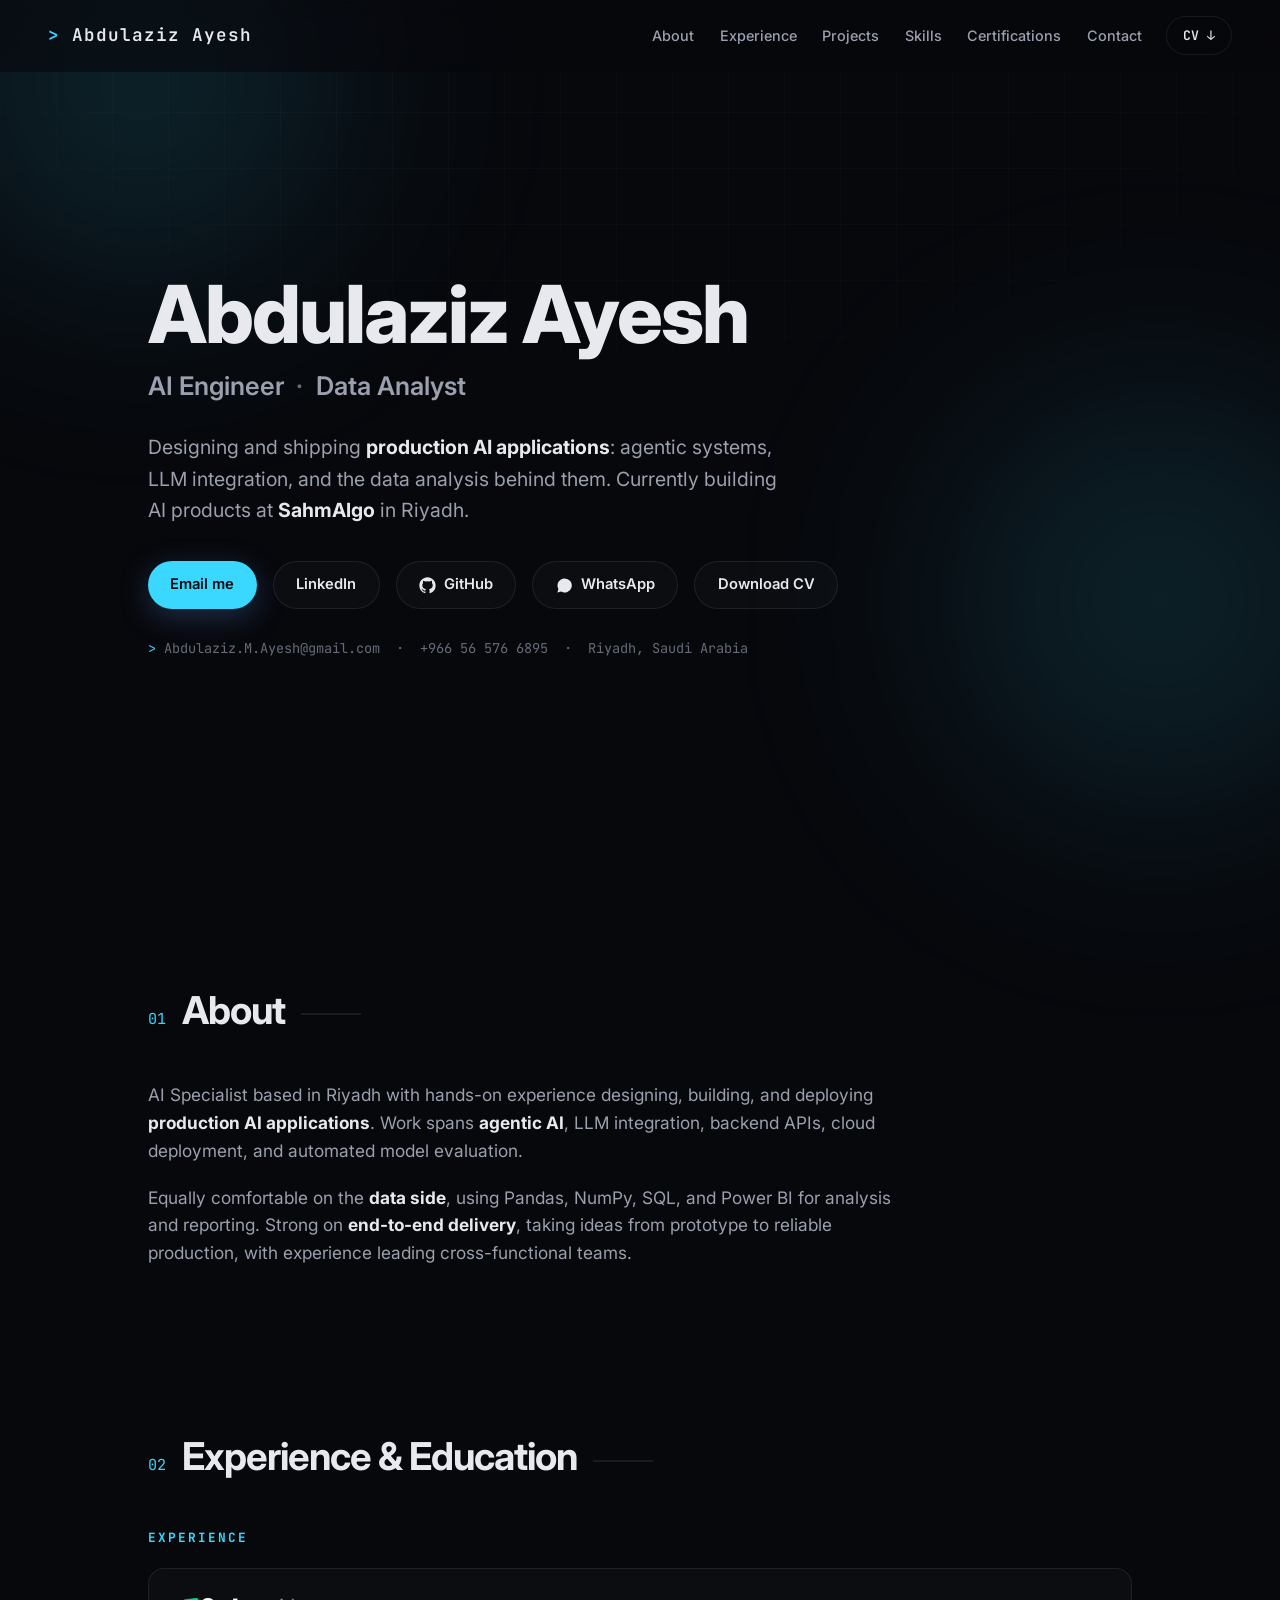
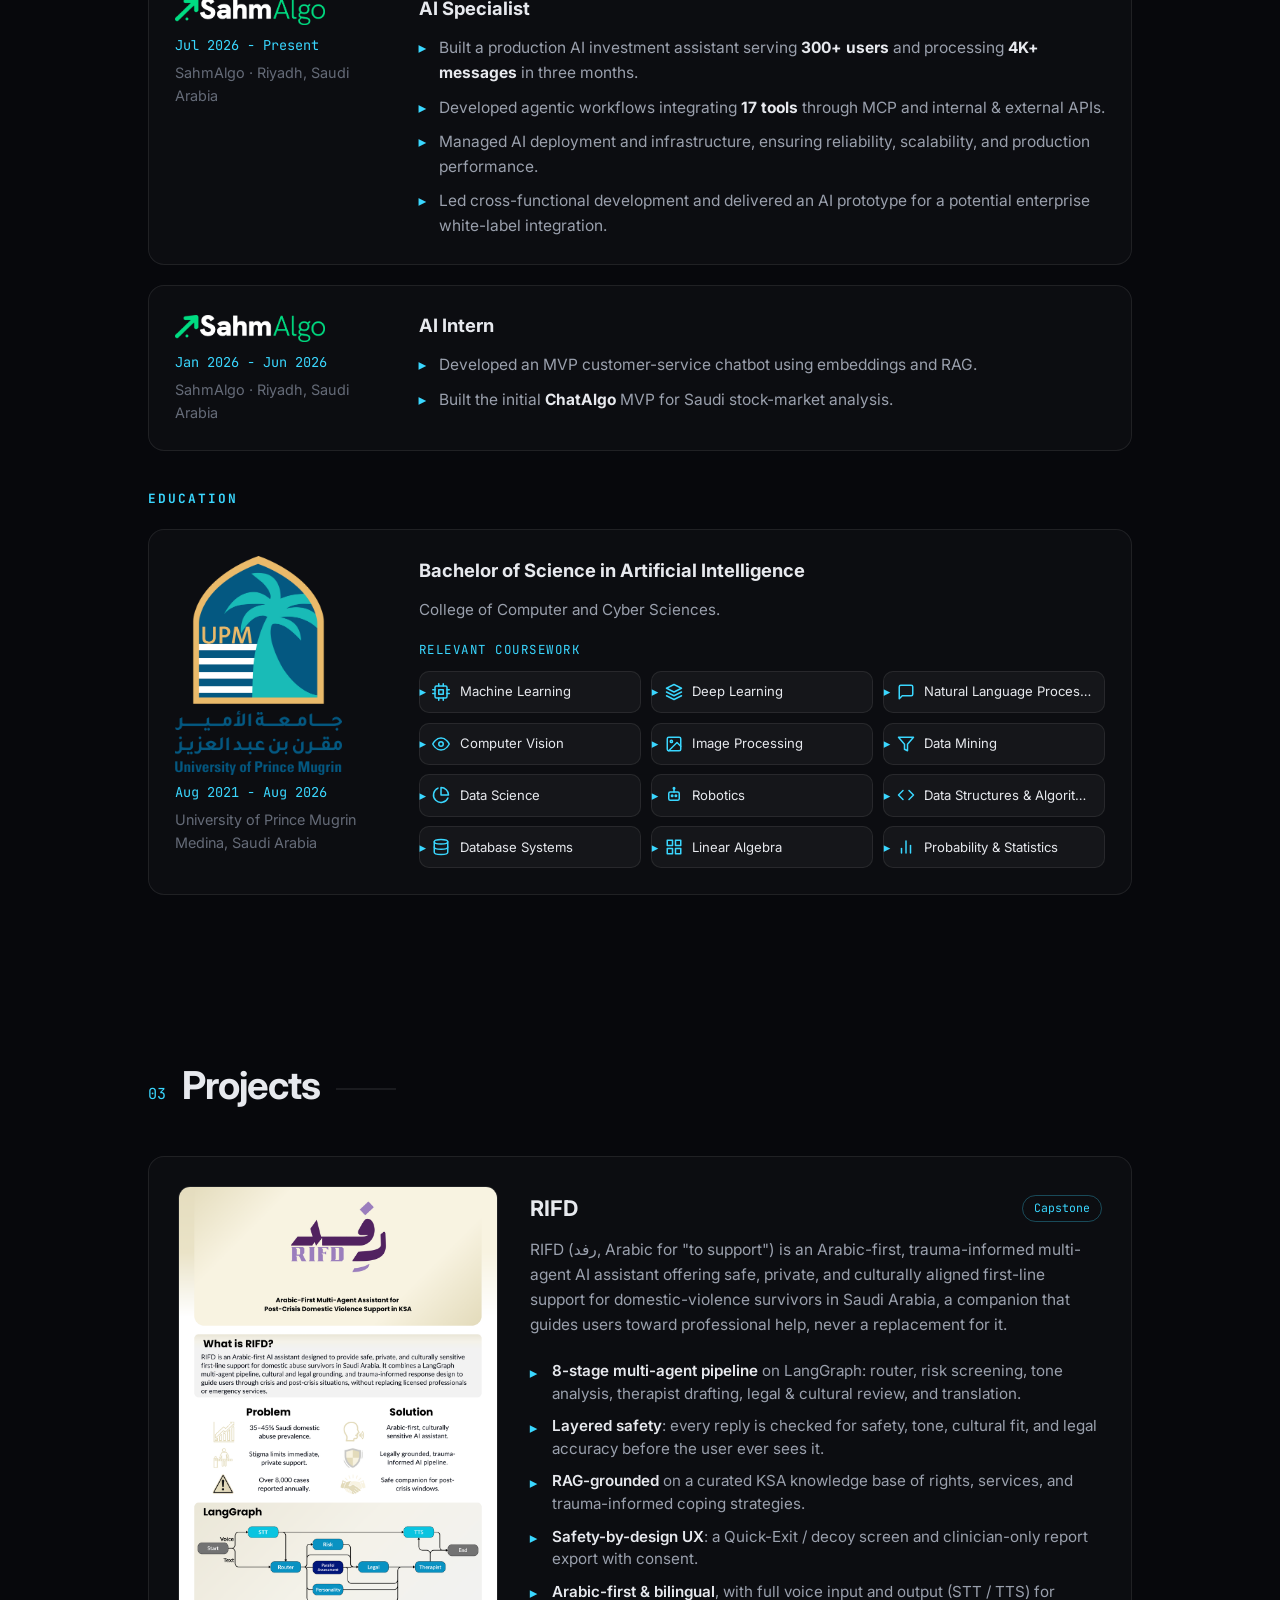
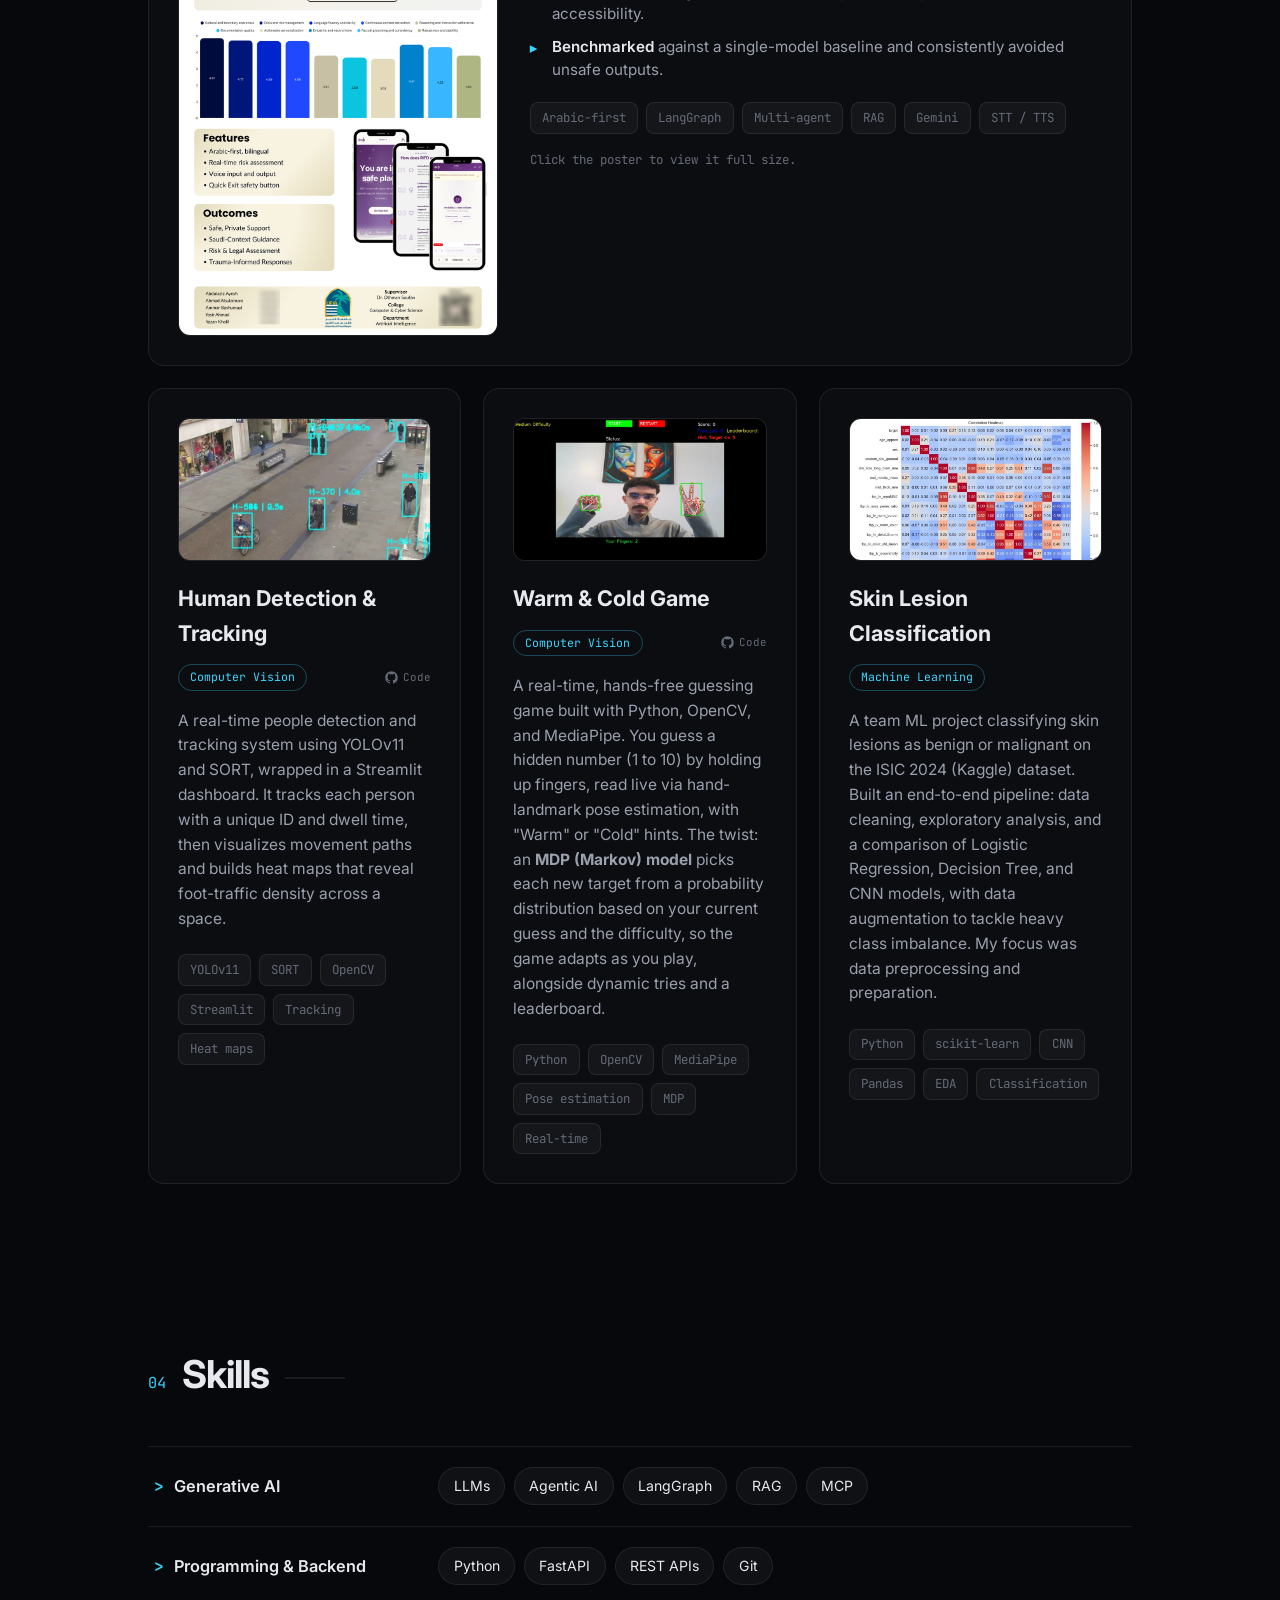
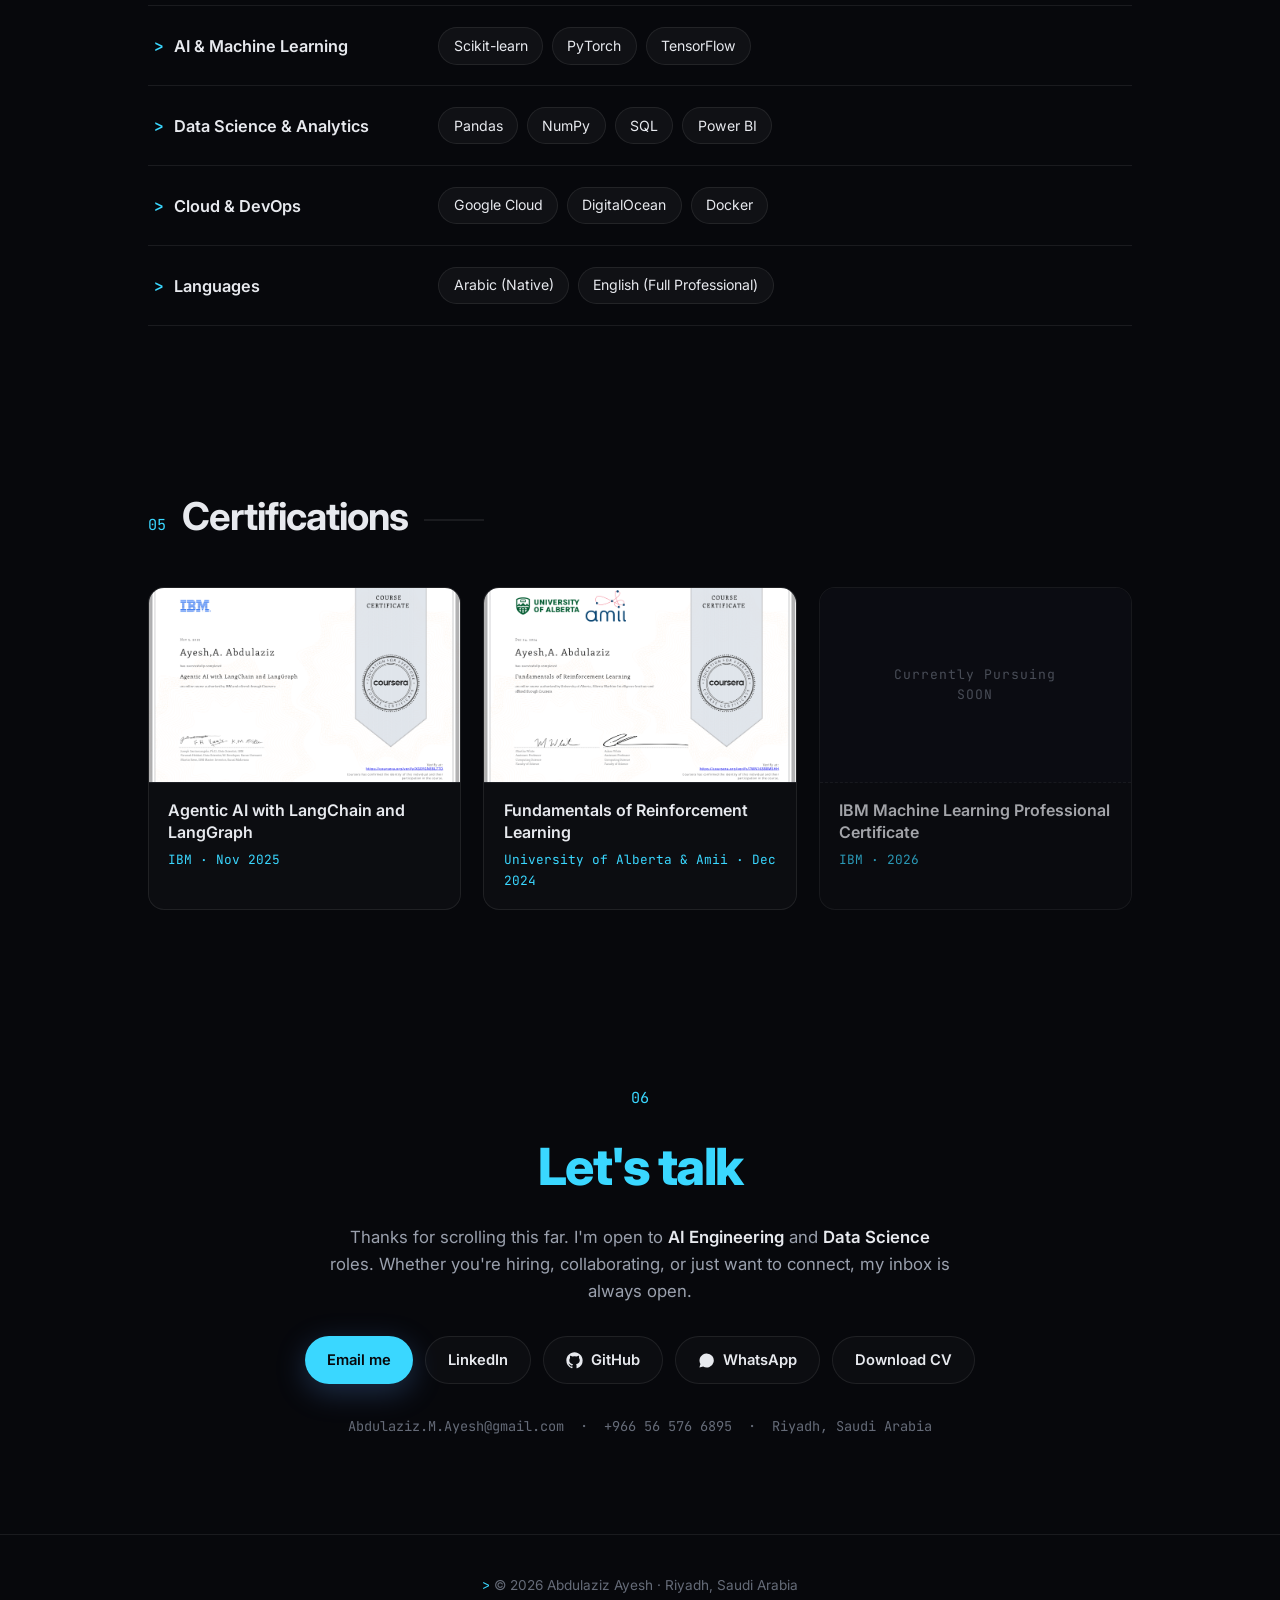
==== commit fbc1841d: "Update certification status message in index.html" ====
--- a/index.html
+++ b/index.html
@@ -15,7 +15,12 @@
   <meta property="og:description" content="AI Engineer and Data Analyst based in Riyadh. Agentic AI, LLM integration, RAG, and production AI systems." />
   <meta property="og:type" content="profile" />
   <meta property="og:url" content="https://abdulazizayesh.github.io/" />
+  <meta property="og:site_name" content="Abdulaziz Ayesh" />
+  <meta property="og:locale" content="en_US" />
   <meta property="og:image" content="https://abdulazizayesh.github.io/assets/og-image.png" />
+  <meta property="og:image:width" content="1200" />
+  <meta property="og:image:height" content="630" />
+  <meta property="og:image:alt" content="Abdulaziz Ayesh, AI Engineer and Data Analyst" />
   <meta property="profile:first_name" content="Abdulaziz" />
   <meta property="profile:last_name" content="Ayesh" />
 
@@ -24,6 +29,7 @@
   <meta name="twitter:title" content="Abdulaziz Ayesh | AI Engineer &amp; Data Analyst" />
   <meta name="twitter:description" content="AI Engineer and Data Analyst based in Riyadh. Agentic AI, LLMs, RAG, and production AI systems." />
   <meta name="twitter:image" content="https://abdulazizayesh.github.io/assets/og-image.png" />
+  <meta name="twitter:image:alt" content="Abdulaziz Ayesh, AI Engineer and Data Analyst" />
 
   <!-- Structured data: helps Google and AI assistants understand who you are -->
   <script type="application/ld+json">
@@ -452,7 +458,7 @@
 
       <div class="certcard certcard--pending">
         <div class="certcard__thumb">
-          <span class="certcard__ph">Add file<br>or link</span>
+          <span class="certcard__ph">Currently Pursuing<br>SOON</span>
         </div>
         <div class="certcard__body">
           <h3 class="certcard__title">IBM Machine Learning Professional Certificate</h3>
@@ -501,4 +507,4 @@
 
   <script src="script.js"></script>
 </body>
-</html>+</html>
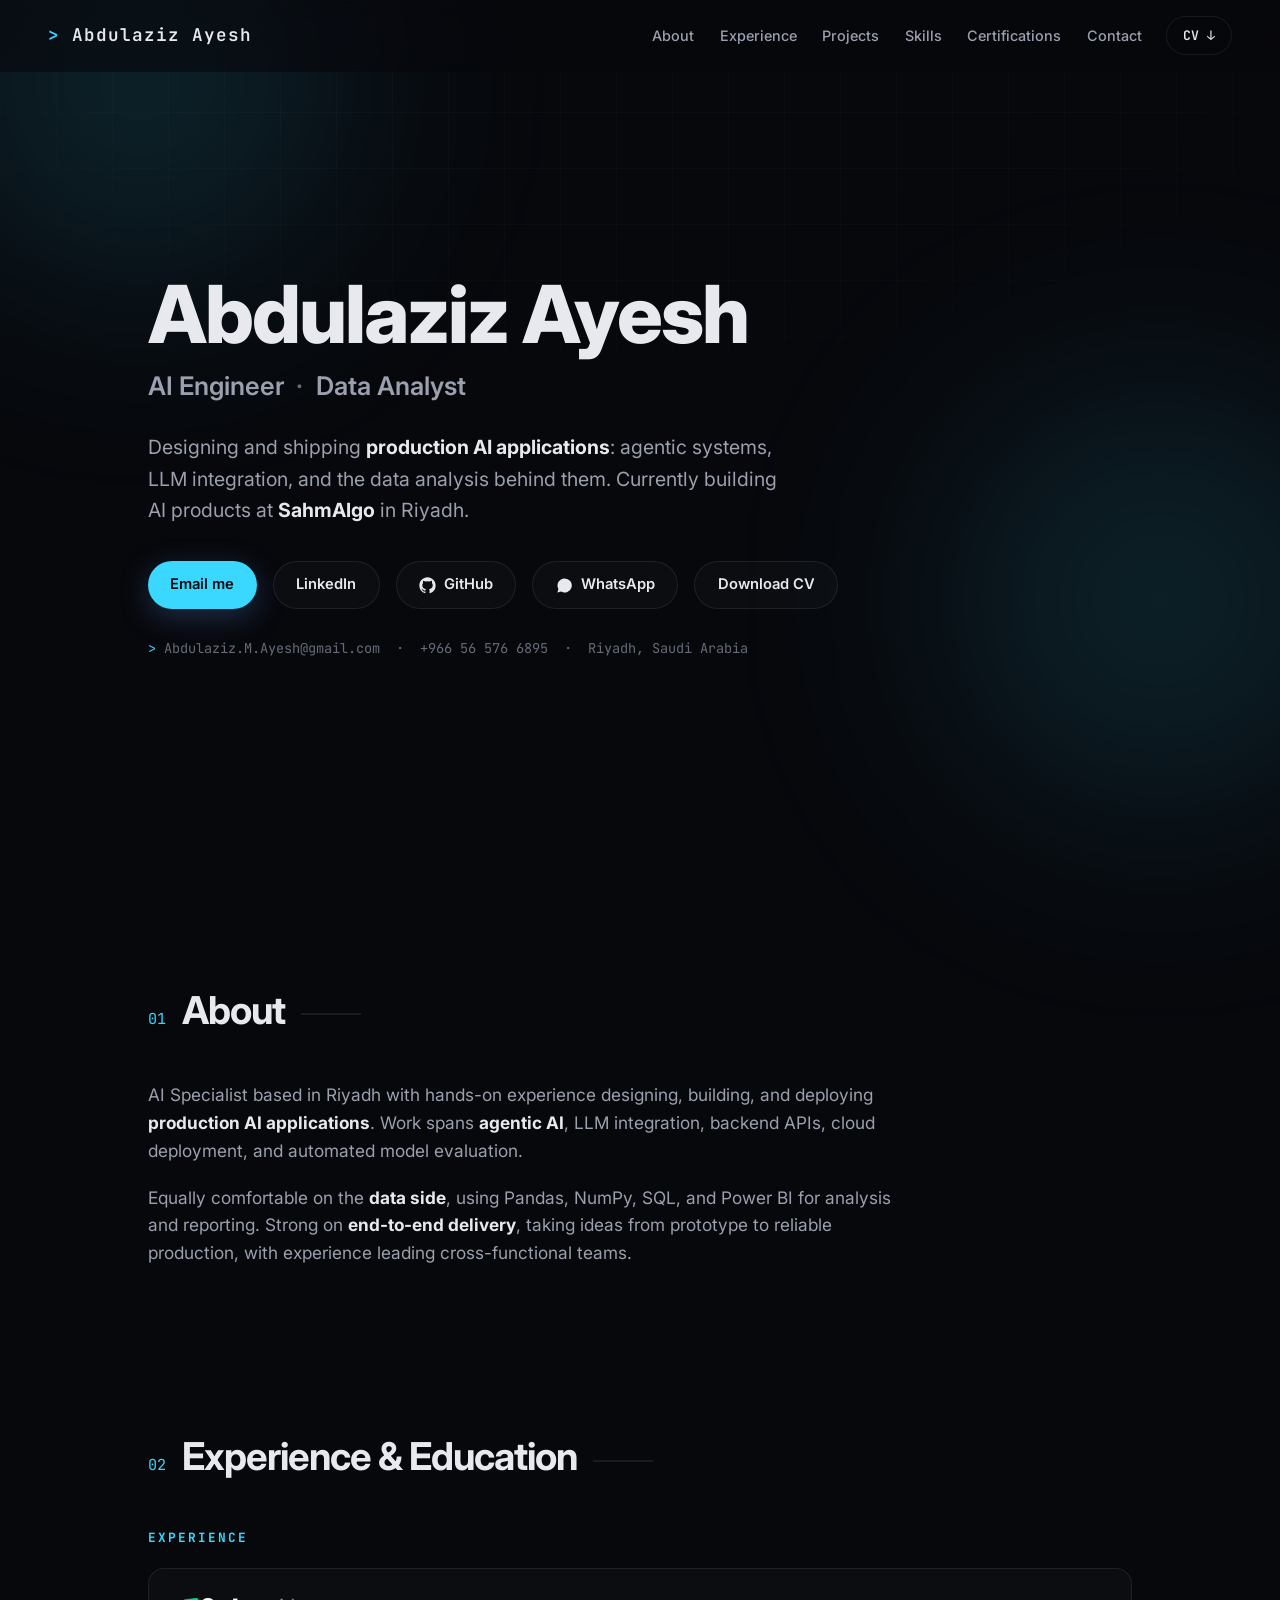
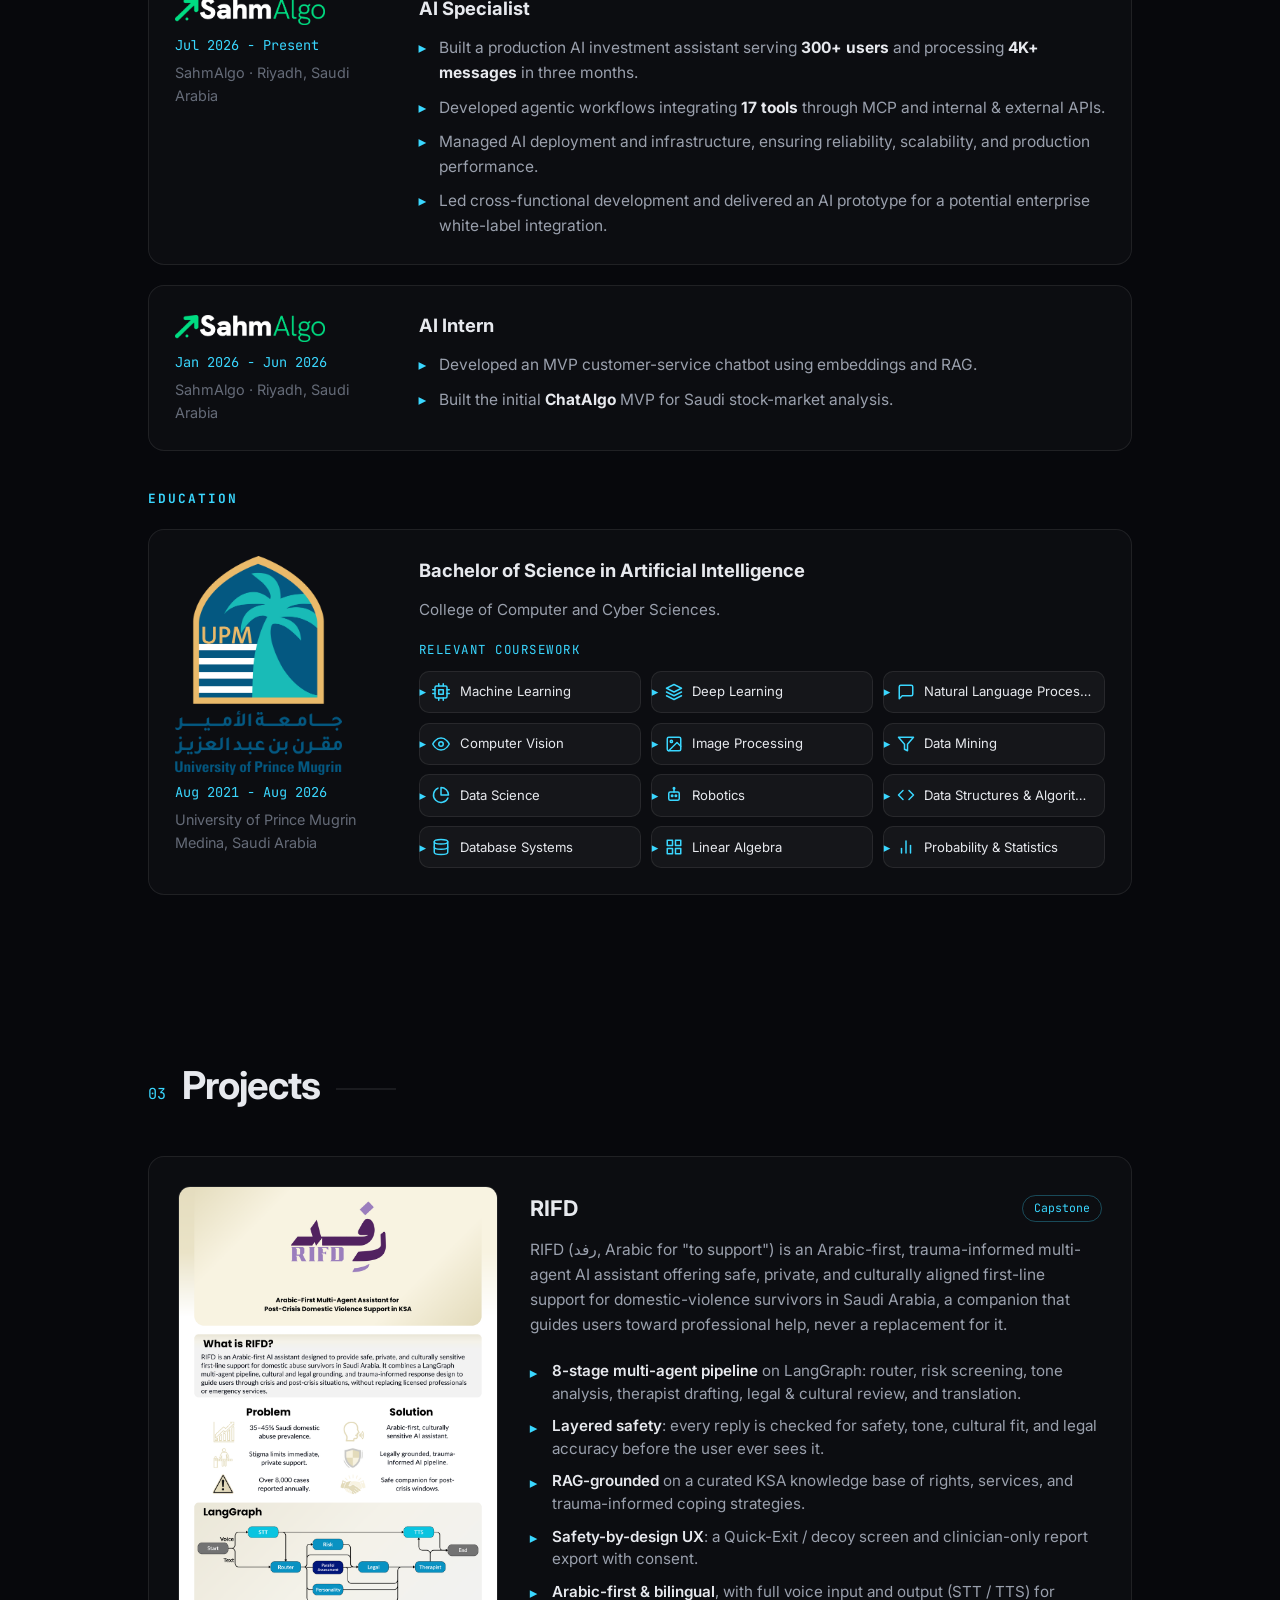
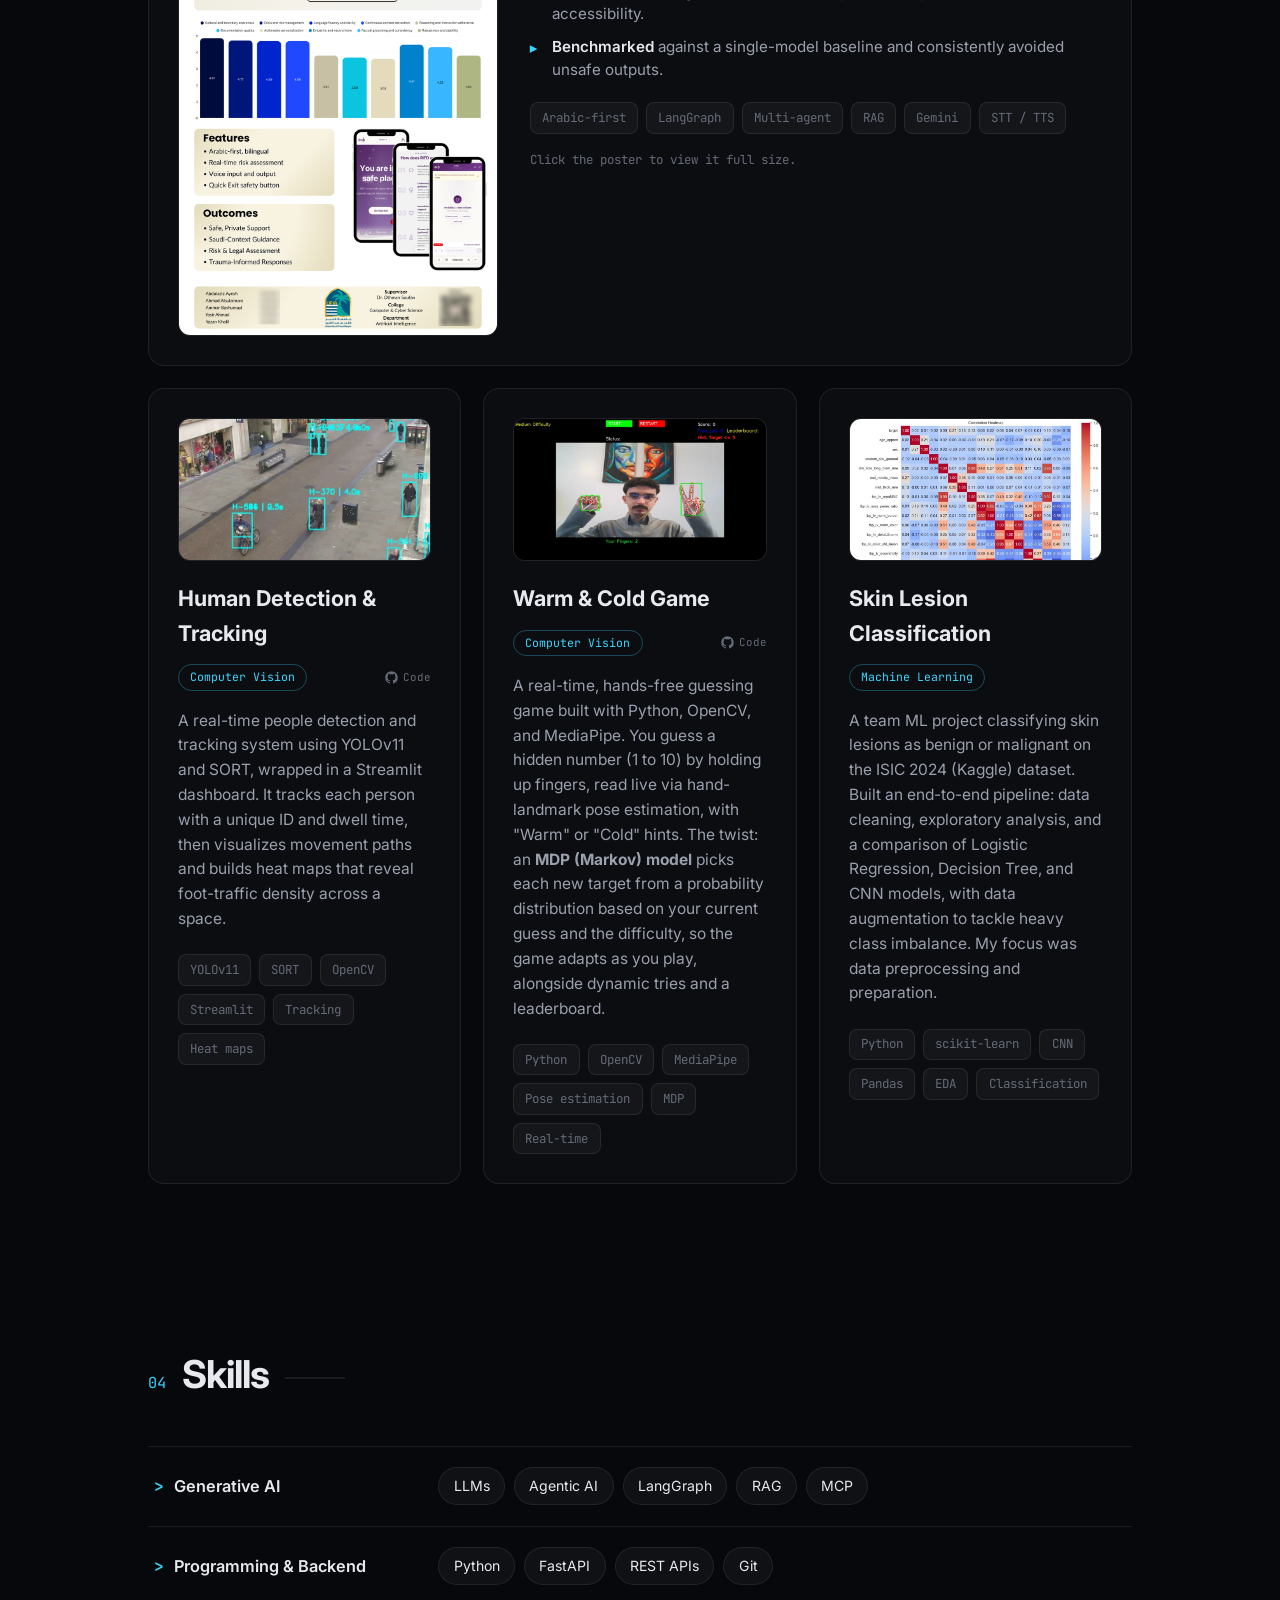
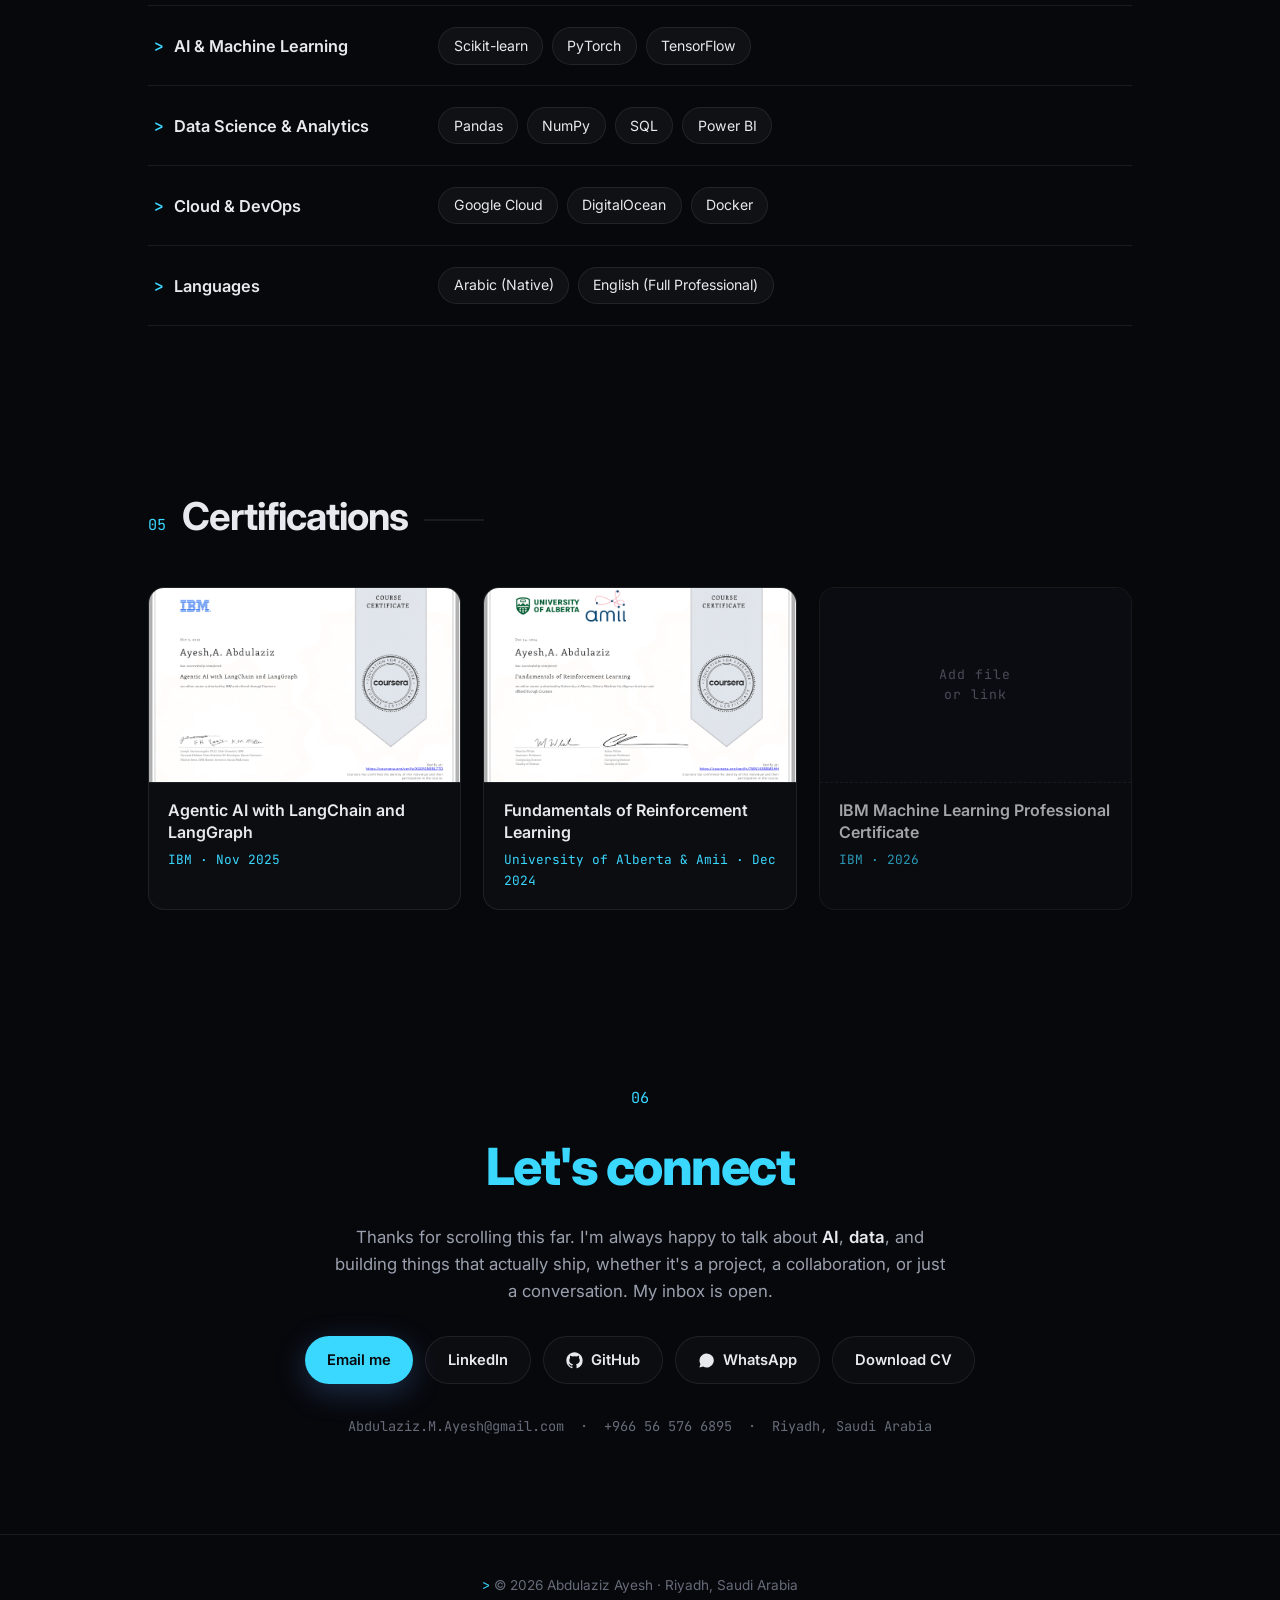
==== commit 6cd99cd5: "update contact section Added structured data for project demo video and updated contact section word" ====
--- a/index.html
+++ b/index.html
@@ -88,6 +88,23 @@
   }
   </script>
 
+  <!-- Structured data: the project demo video -->
+  <script type="application/ld+json">
+  {
+    "@context": "https://schema.org",
+    "@type": "VideoObject",
+    "name": "Human Detection & Tracking (YOLOv11 + SORT)",
+    "description": "Real-time people detection and tracking with YOLOv11 and SORT, showing bounding boxes and per-person dwell time, from Abdulaziz Ayesh's project.",
+    "thumbnailUrl": "https://abdulazizayesh.github.io/assets/projects/humandet-poster.jpg",
+    "contentUrl": "https://abdulazizayesh.github.io/assets/projects/humandet.mp4",
+    "uploadDate": "2026-10-30",
+    "creator": {
+      "@type": "Person",
+      "name": "Abdulaziz Ayesh"
+    }
+  }
+  </script>
+
   <!-- Favicons -->
   <link rel="icon" type="image/png" href="assets/favicon.png" />
   <link rel="icon" type="image/png" sizes="32x32" href="assets/favicon-32.png" />
@@ -458,7 +475,7 @@
 
       <div class="certcard certcard--pending">
         <div class="certcard__thumb">
-          <span class="certcard__ph">Currently Pursuing<br>SOON</span>
+          <span class="certcard__ph">Add file<br>or link</span>
         </div>
         <div class="certcard__body">
           <h3 class="certcard__title">IBM Machine Learning Professional Certificate</h3>
@@ -472,11 +489,11 @@
   <section class="section section--contact" id="contact">
     <div class="contact reveal">
       <span class="section__index">06</span>
-      <h2 class="contact__title">Let's talk</h2>
+      <h2 class="contact__title">Let's connect</h2>
       <p class="contact__sub">
-        Thanks for scrolling this far. I'm open to <strong>AI Engineering</strong> and
-        <strong>Data Science</strong> roles. Whether you're hiring, collaborating, or just
-        want to connect, my inbox is always open.
+        Thanks for scrolling this far. I'm always happy to talk about <strong>AI</strong>,
+        <strong>data</strong>, and building things that actually ship, whether it's a
+        project, a collaboration, or just a conversation. My inbox is open.
       </p>
       <div class="contact__links">
         <a class="btn btn--primary" href="mailto:Abdulaziz.M.Ayesh@gmail.com">Email me</a>
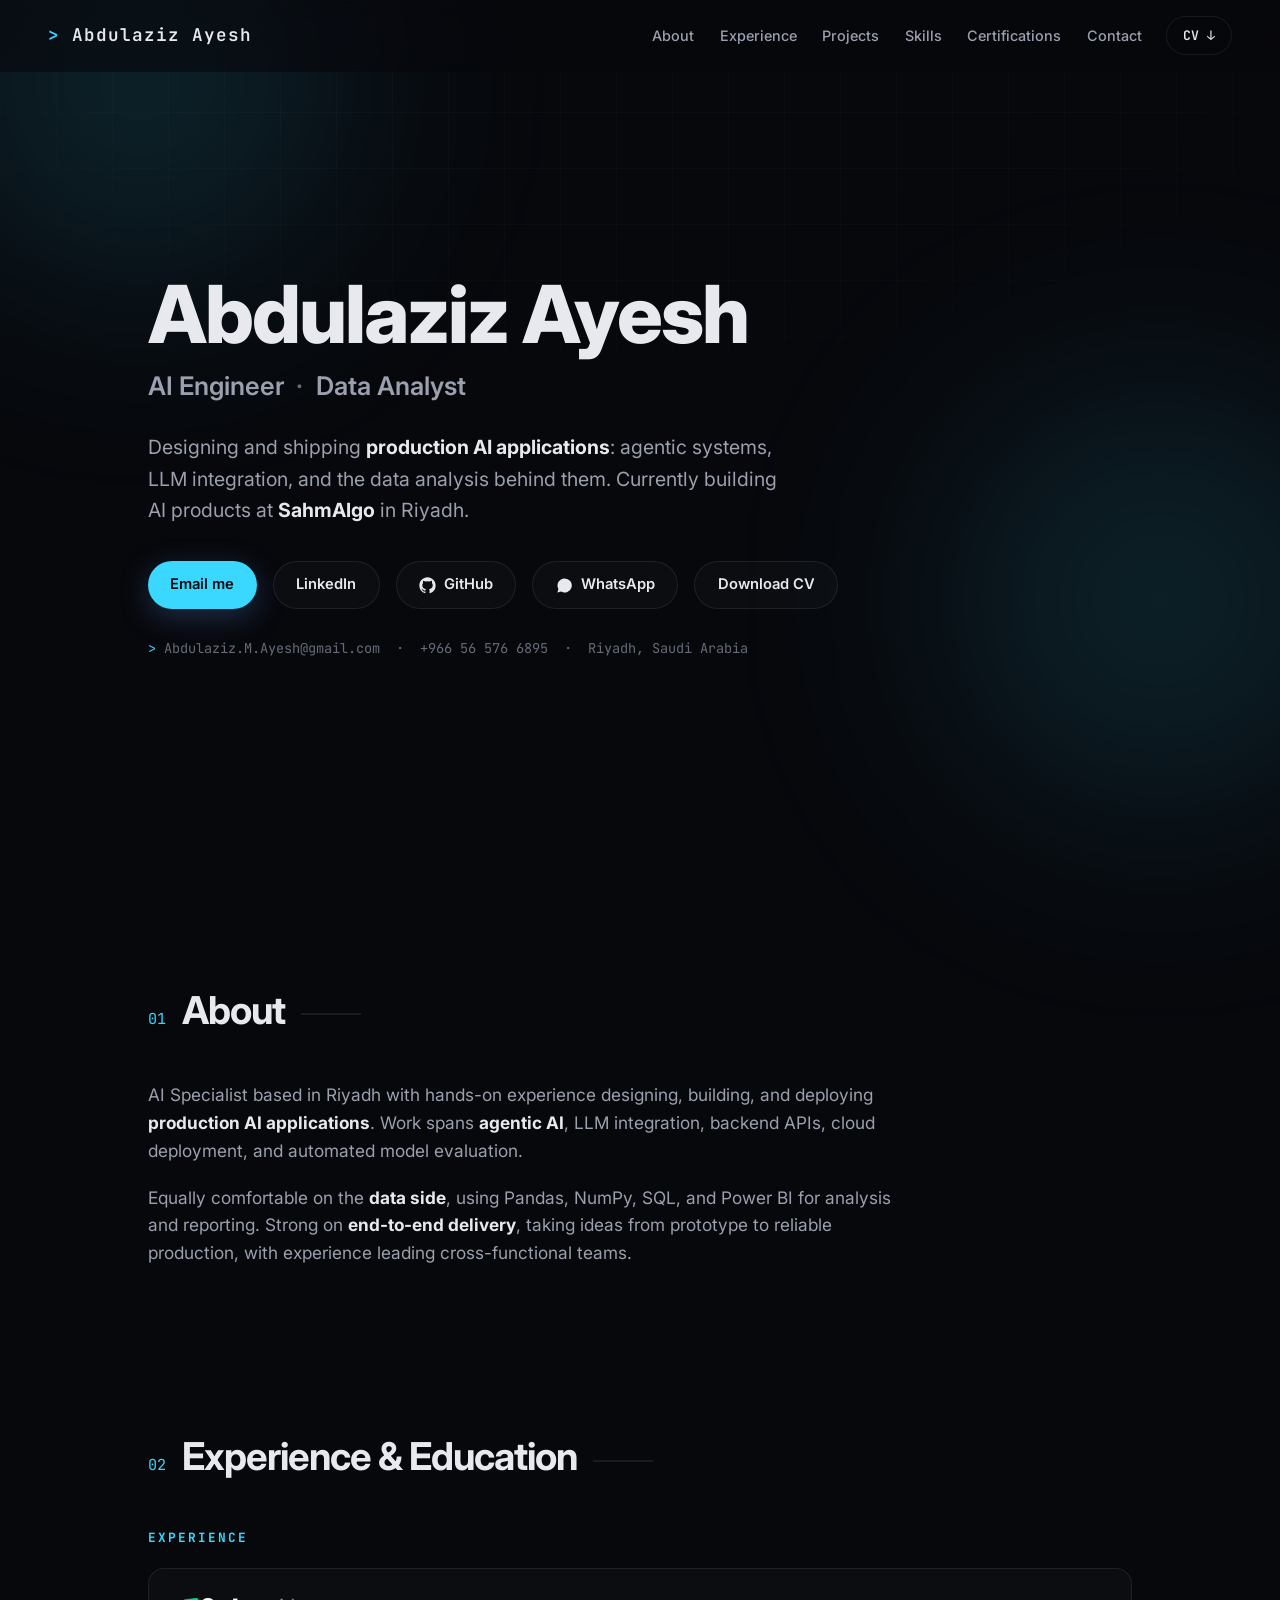
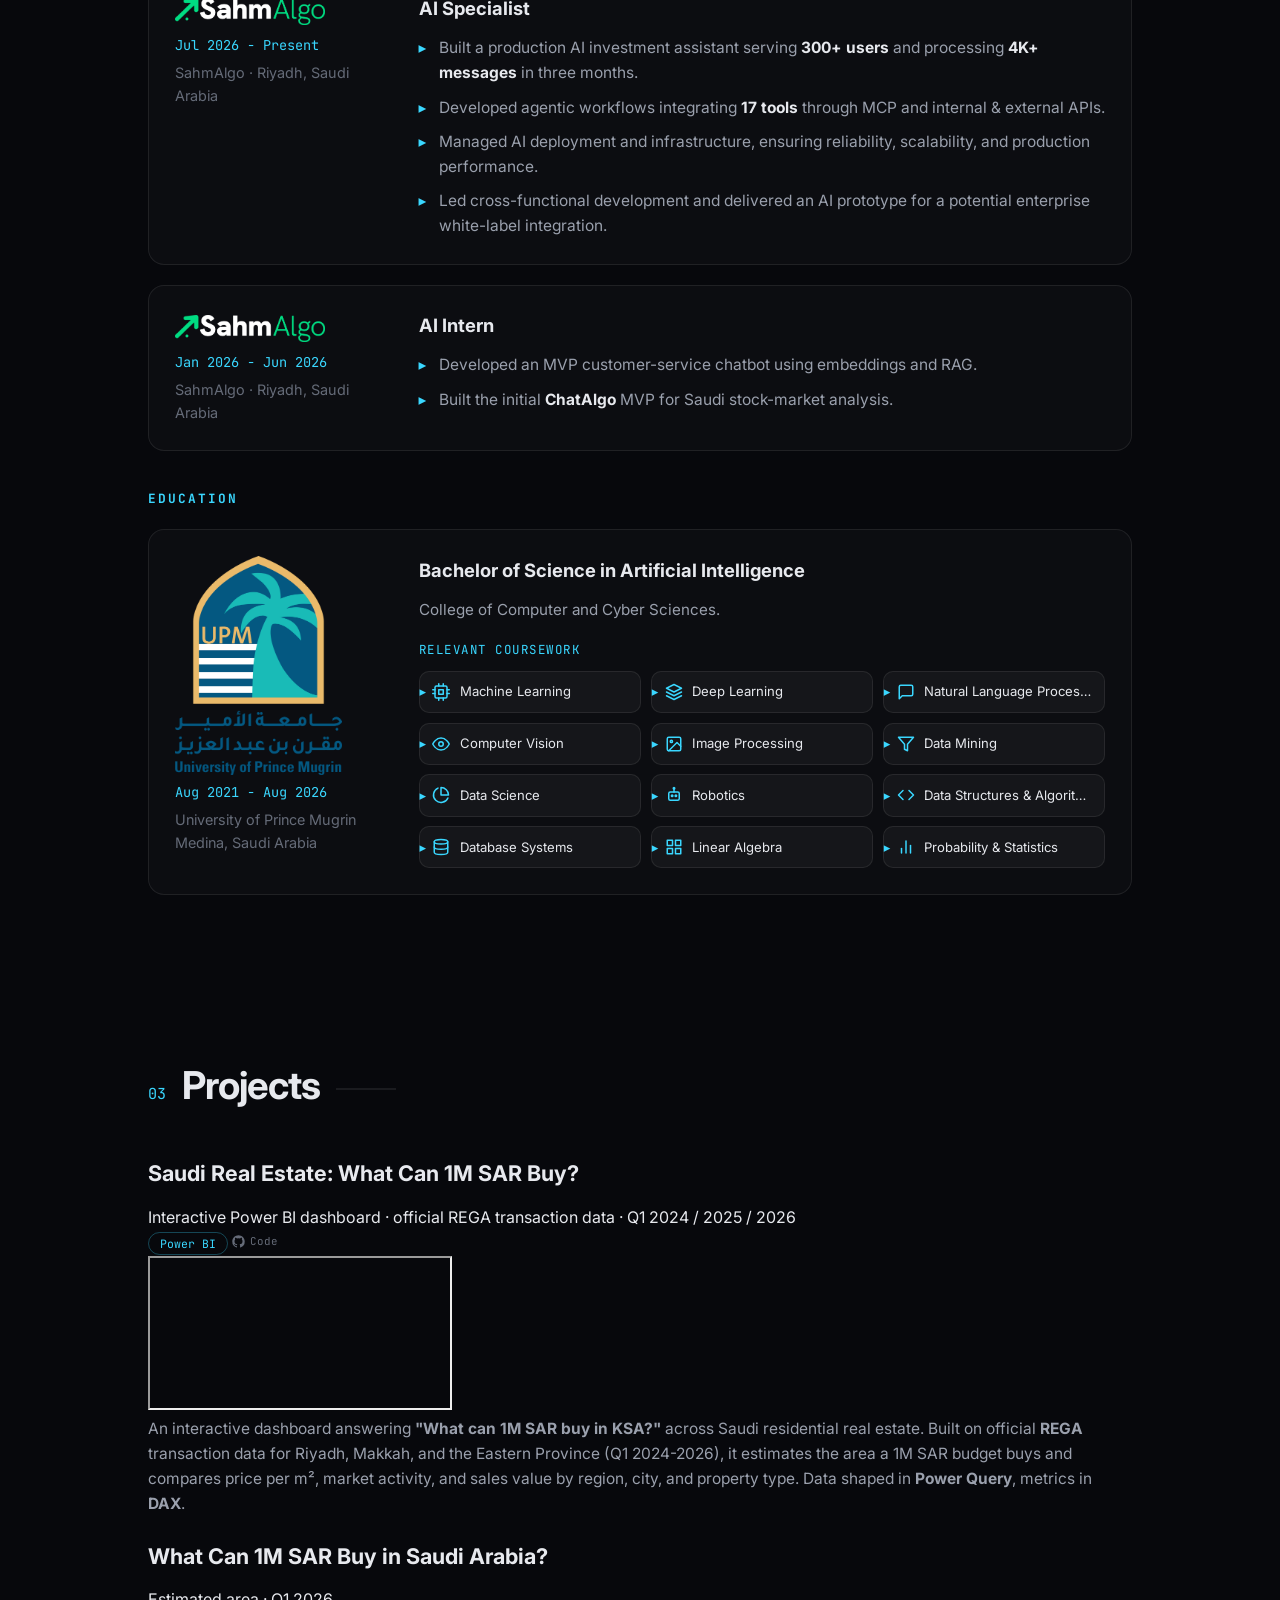
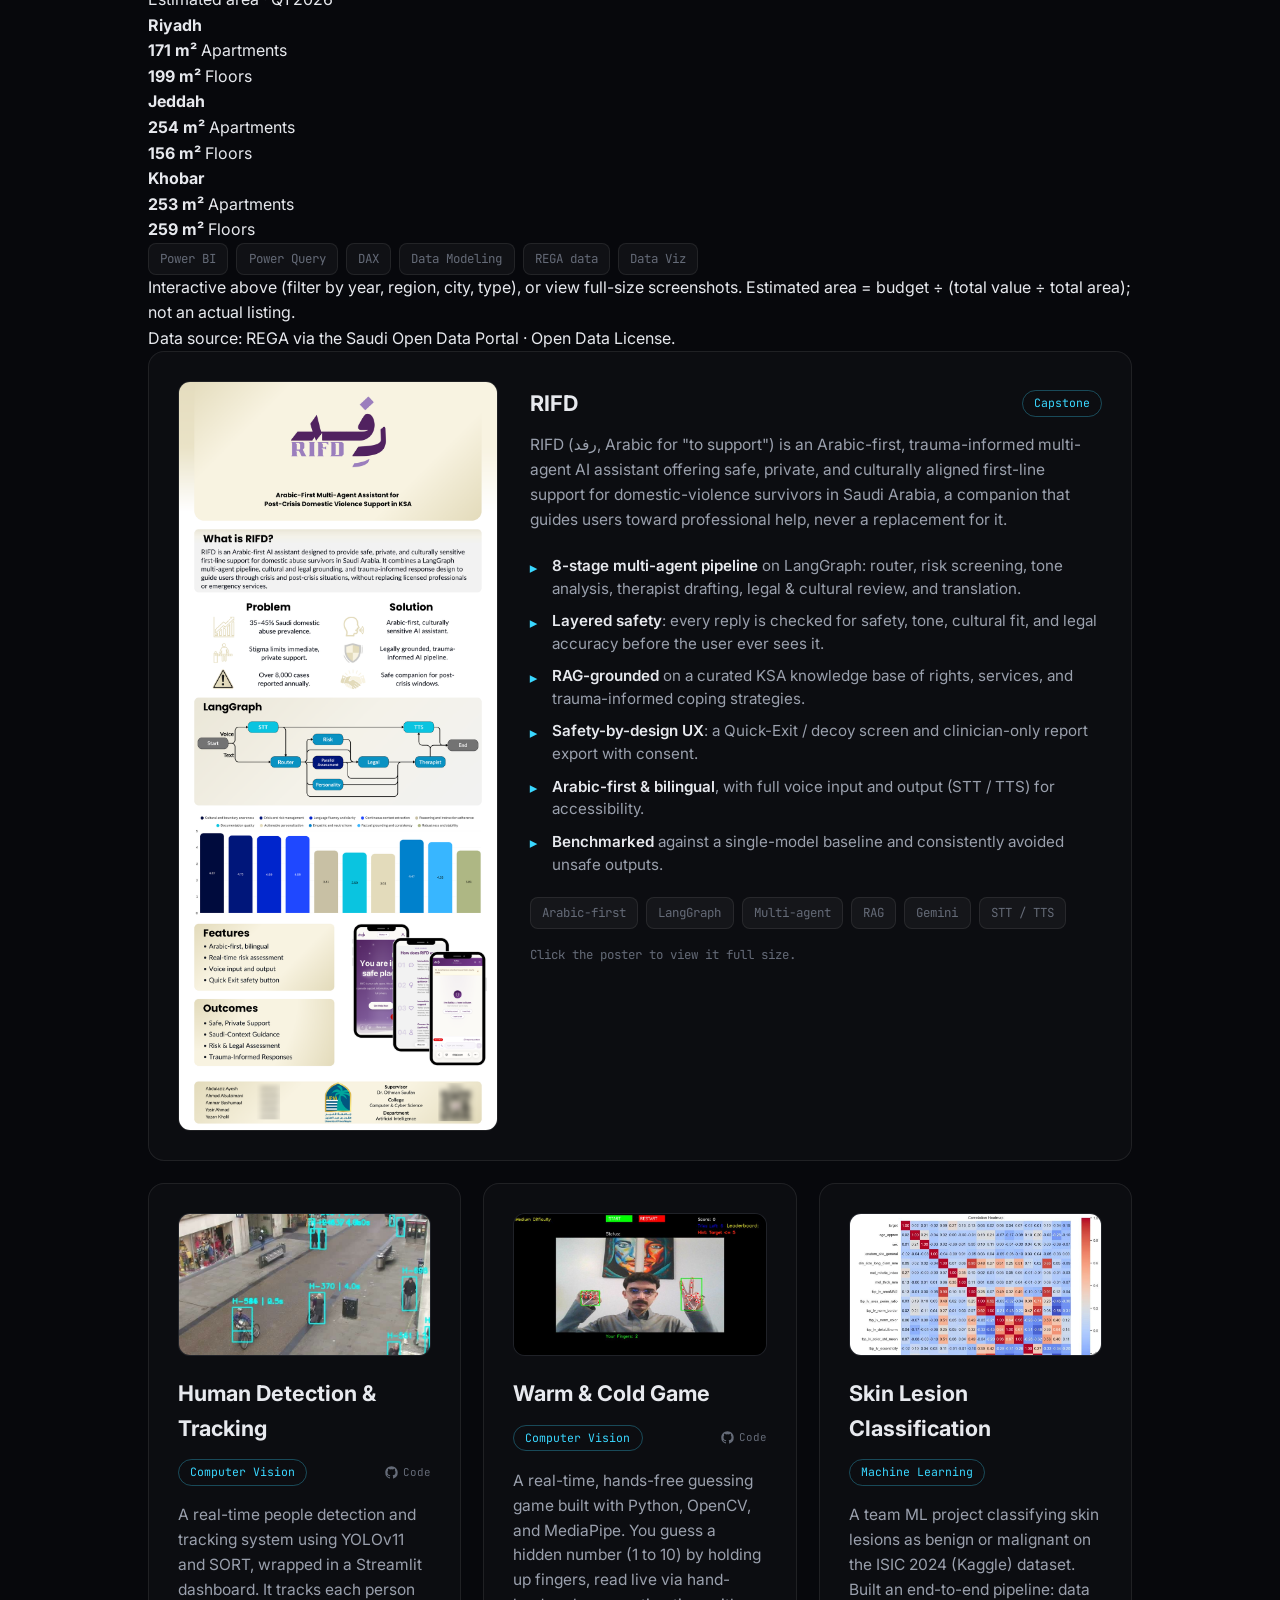
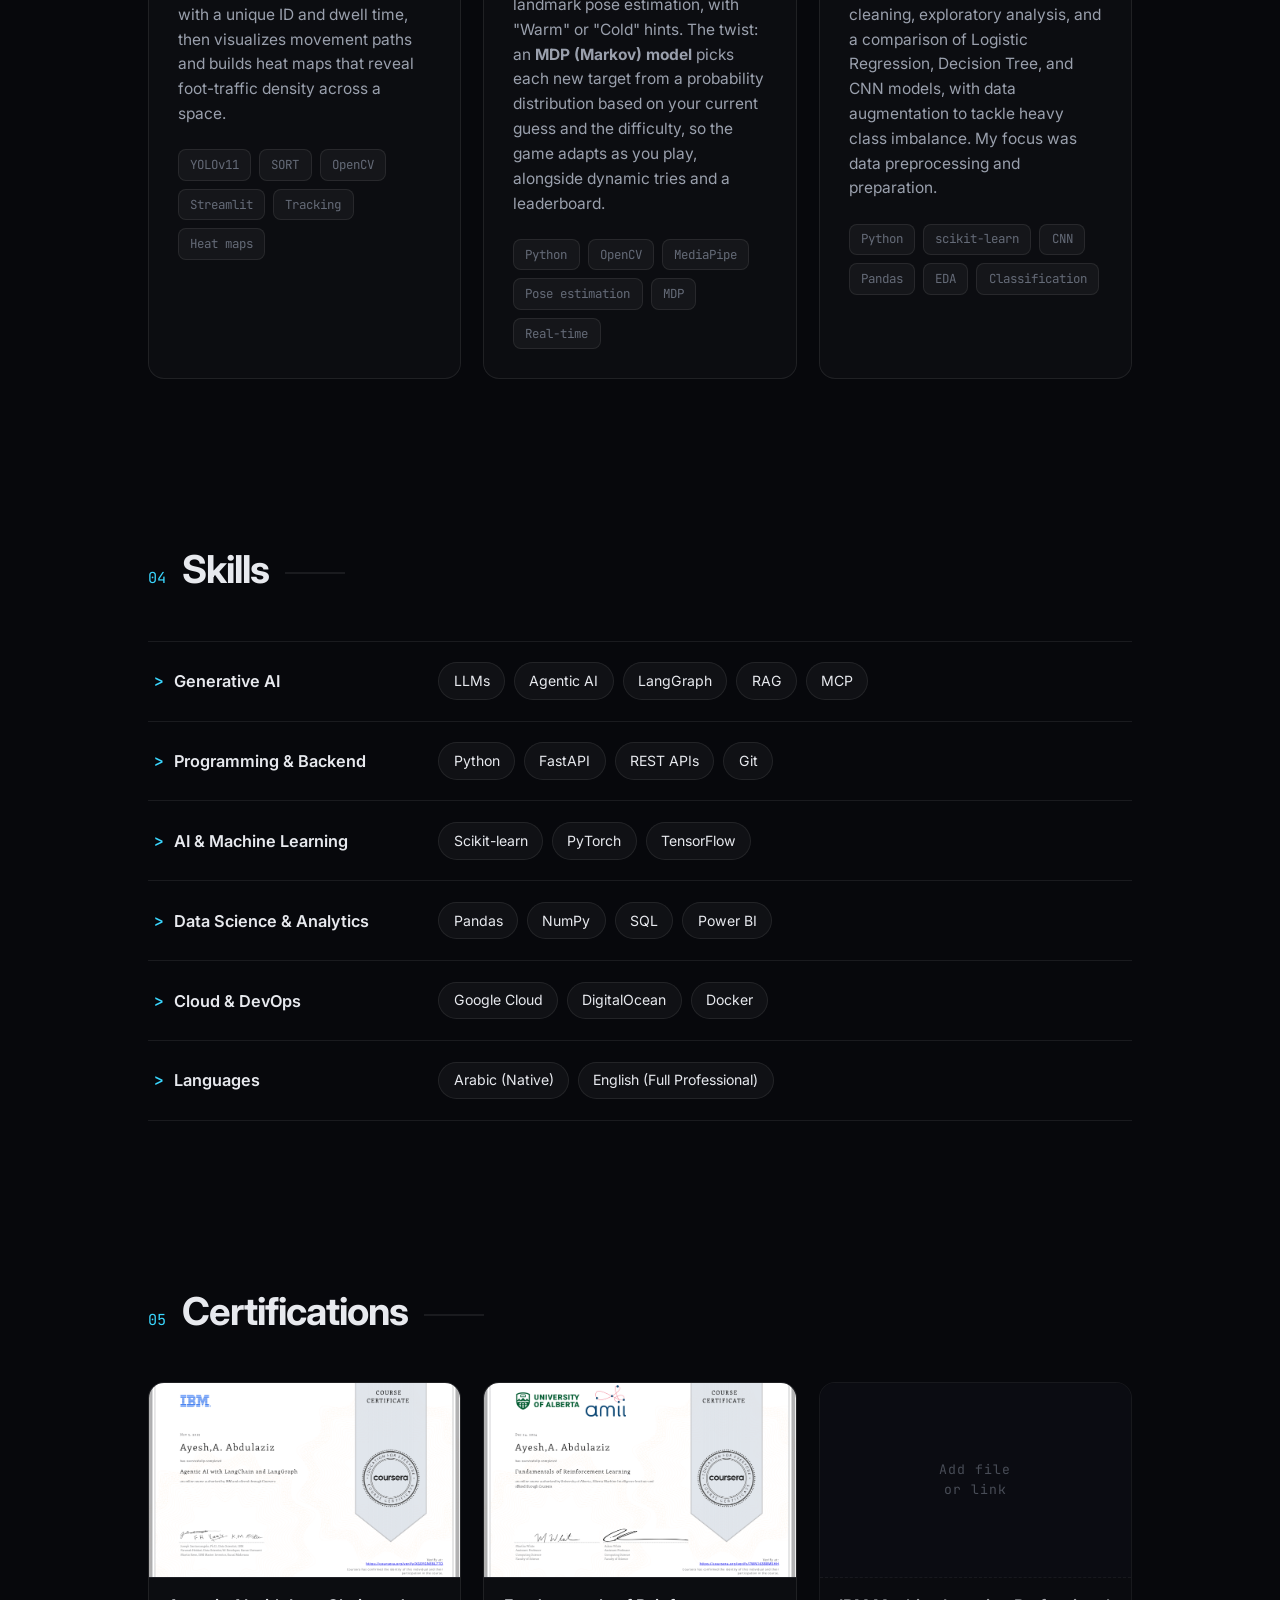
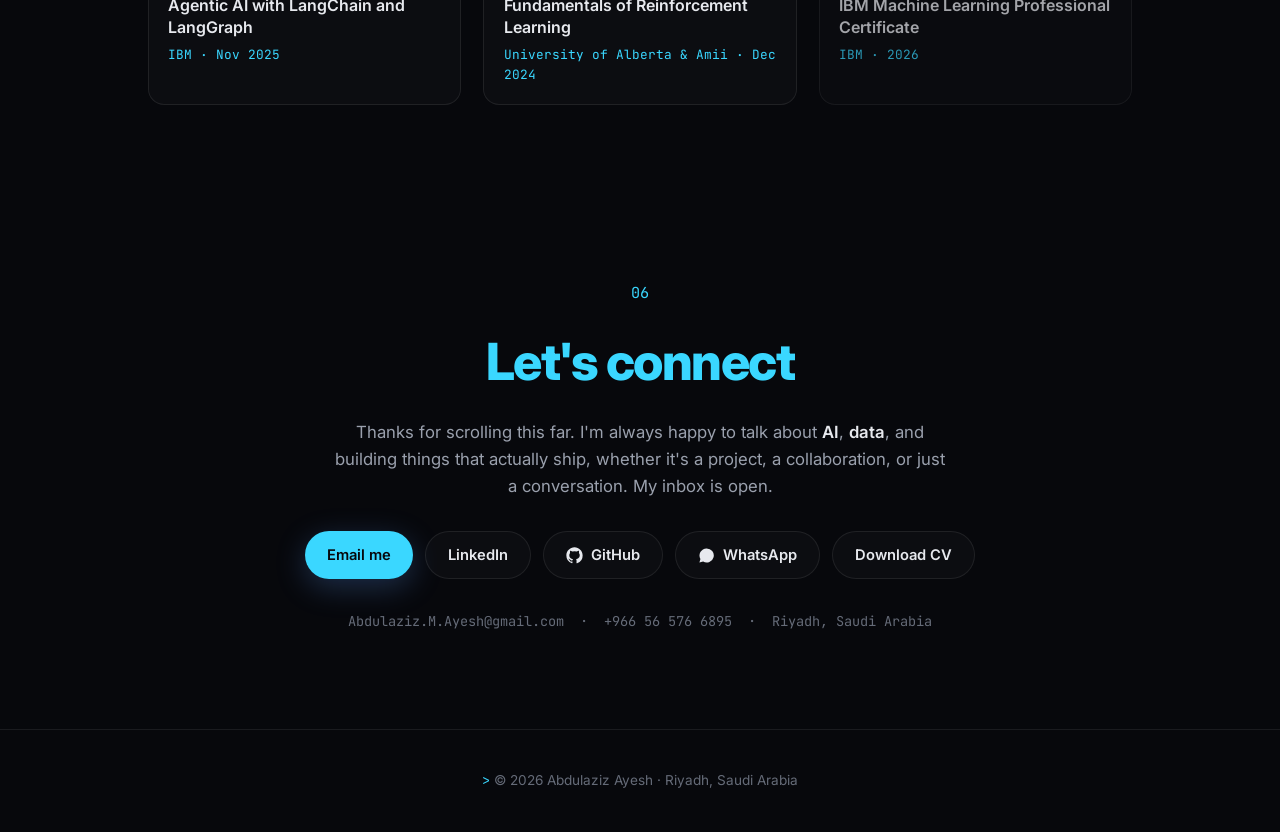
==== commit 70883627: "Add Saudi Real Estate dashboard to html" ====
--- a/index.html
+++ b/index.html
@@ -297,6 +297,82 @@
       <h2 class="section__title">Projects</h2>
     </div>
 
+    <article class="dashboard reveal">
+      <div class="dashboard__head">
+        <div>
+          <h3 class="card__title">Saudi Real Estate: What Can 1M SAR Buy?</h3>
+          <p class="dashboard__sub">Interactive Power BI dashboard · official REGA transaction data · Q1 2024 / 2025 / 2026</p>
+        </div>
+        <div class="dashboard__meta">
+          <span class="card__badge">Power BI</span>
+          <a class="card__gh" href="https://github.com/AbdulazizAyesh/saudi-real-estate-analysis" target="_blank" rel="noopener" aria-label="View on GitHub"><svg viewBox="0 0 24 24" fill="currentColor" aria-hidden="true"><path d="M12 .5C5.73.5.5 5.73.5 12a11.5 11.5 0 0 0 7.86 10.92c.57.1.78-.25.78-.55 0-.27-.01-.98-.02-1.93-3.2.7-3.88-1.54-3.88-1.54-.52-1.33-1.28-1.68-1.28-1.68-1.05-.72.08-.7.08-.7 1.16.08 1.77 1.19 1.77 1.19 1.03 1.77 2.7 1.26 3.36.96.1-.75.4-1.26.73-1.55-2.56-.29-5.26-1.28-5.26-5.7 0-1.26.45-2.29 1.19-3.1-.12-.29-.52-1.46.11-3.05 0 0 .97-.31 3.18 1.18a11 11 0 0 1 5.8 0c2.2-1.49 3.17-1.18 3.17-1.18.63 1.59.23 2.76.11 3.05.74.81 1.19 1.84 1.19 3.1 0 4.43-2.7 5.41-5.27 5.69.41.36.78 1.07.78 2.16 0 1.56-.02 2.82-.02 3.2 0 .31.21.67.79.55A11.5 11.5 0 0 0 23.5 12C23.5 5.73 18.27.5 12 .5Z"/></svg>Code</a>
+        </div>
+      </div>
+      <div class="dashboard__embed">
+        <iframe title="Saudi Real Estate Analysis Q1 2024-2026" src="https://app.powerbi.com/view?r=eyJrIjoiZDRjYjcxZTEtMDI5ZC00MWIzLTlmOWMtNzM3NjczYTRjYjFhIiwidCI6IjFkNDRmYjJiLWJjMmYtNDI1OS1hMzc3LWU4ZGY4Y2FjZTEzYiIsImMiOjl9" allowfullscreen loading="lazy"></iframe>
+      </div>
+      <p class="card__desc">
+        An interactive dashboard answering <strong>"What can 1M SAR buy in KSA?"</strong> across Saudi
+        residential real estate. Built on official <strong>REGA</strong> transaction data for
+        Riyadh, Makkah, and the Eastern Province (Q1 2024-2026), it estimates the area a 1M SAR
+        budget buys and compares price per m², market activity, and sales value by region, city,
+        and property type. Data shaped in <strong>Power Query</strong>, metrics in <strong>DAX</strong>.
+      </p>
+      <h4 class="card__title dashboard__findings-title">What Can 1M SAR Buy in Saudi Arabia?</h4>
+      <p class="dashboard__note">Estimated area · Q1 2026</p>
+
+      <div class="dashboard__findings">
+        <div class="dashboard__city">
+          <h4>Riyadh</h4>
+          <div class="dashboard__box">
+            <strong>171 m²</strong>
+            <span>Apartments</span>
+          </div>
+          <div class="dashboard__box">
+            <strong>199 m²</strong>
+            <span>Floors</span>
+          </div>
+        </div>
+
+        <div class="dashboard__city">
+          <h4>Jeddah</h4>
+          <div class="dashboard__box">
+            <strong>254 m²</strong>
+            <span>Apartments</span>
+          </div>
+          <div class="dashboard__box">
+            <strong>156 m²</strong>
+            <span>Floors</span>
+          </div>
+        </div>
+
+        <div class="dashboard__city">
+          <h4>Khobar</h4>
+          <div class="dashboard__box">
+            <strong>253 m²</strong>
+            <span>Apartments</span>
+          </div>
+          <div class="dashboard__box">
+            <strong>259 m²</strong>
+            <span>Floors</span>
+          </div>
+        </div>
+      </div>
+      <ul class="card__tags">
+        <li>Power BI</li><li>Power Query</li><li>DAX</li><li>Data Modeling</li><li>REGA data</li><li>Data Viz</li>
+      </ul>
+      <p class="dashboard__note">
+        Interactive above (filter by year, region, city, type), or
+        <a class="js-lightbox" href="assets/projects/saudi-re-overview.png" data-gallery="assets/projects/saudi-re-overview.png|assets/projects/saudi-re-comparison.png">view full-size screenshots</a>.
+        Estimated area = budget ÷ (total value ÷ total area); not an actual listing.
+      </p>
+      <p class="dashboard__note">
+        Data source: REGA via the
+        <a href="https://open.data.gov.sa" target="_blank" rel="noopener">Saudi Open Data Portal</a>
+        · <a href="https://open.data.gov.sa/odp-public/static/en/assets/Open_Data_License_En.pdf" target="_blank" rel="noopener">Open Data License</a>.
+      </p>
+    </article>
+
     <article class="feature reveal">
       <a class="feature__media js-lightbox" href="assets/projects/rifd-poster.png" aria-label="Enlarge RIFD poster">
         <img src="assets/projects/rifd-poster.png" alt="RIFD project poster" loading="lazy" />
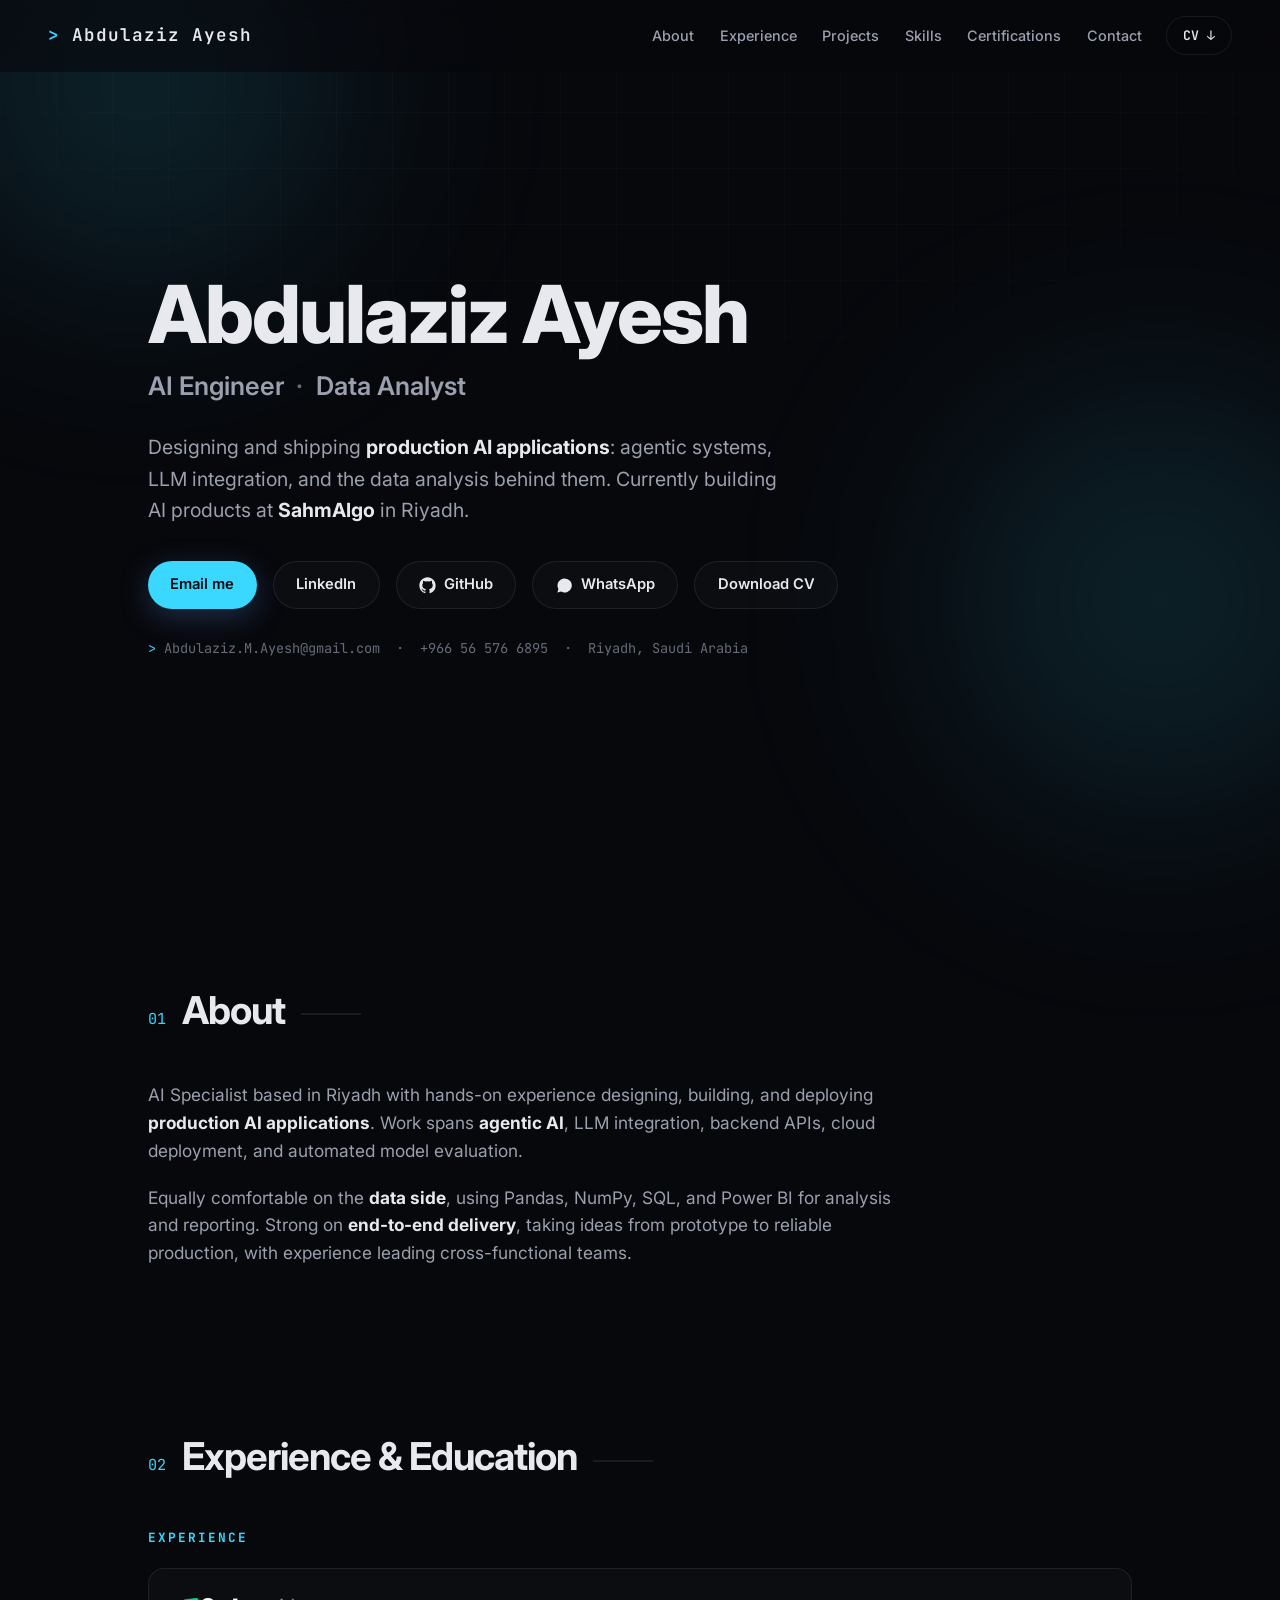
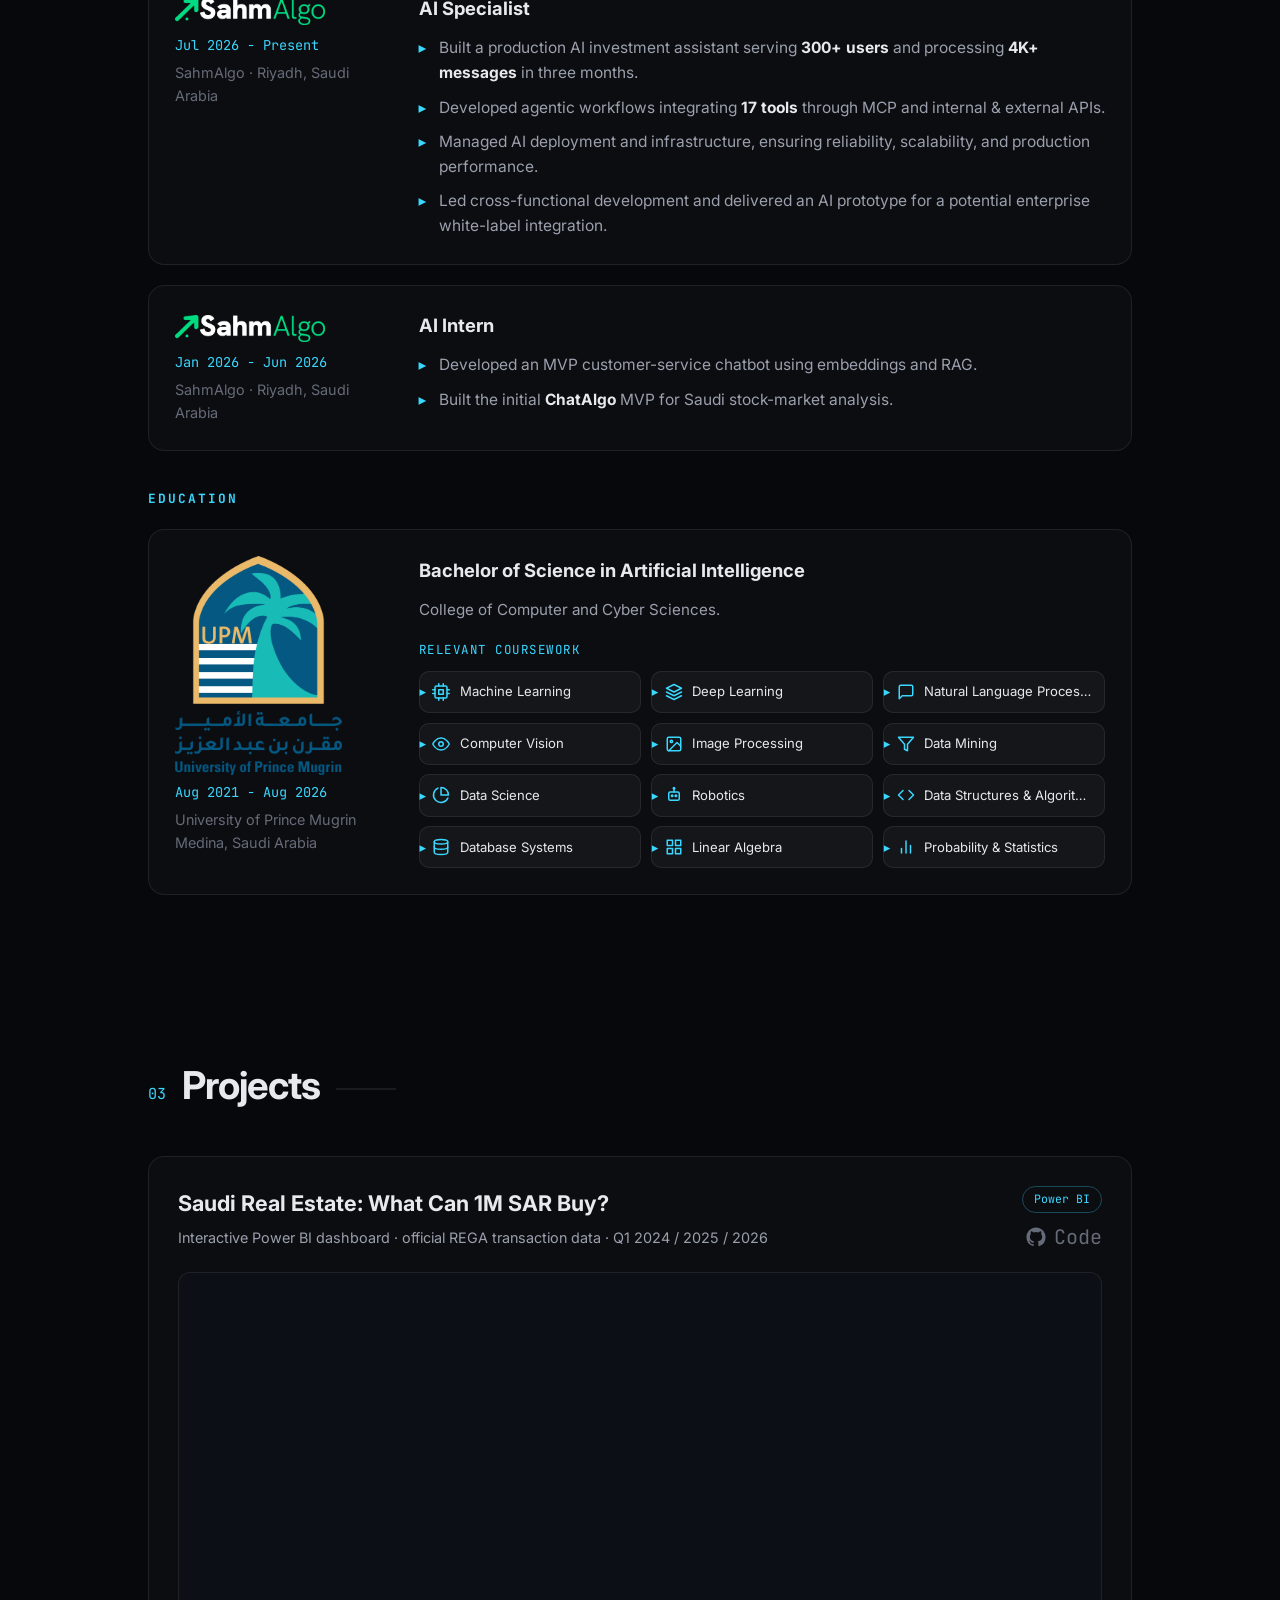
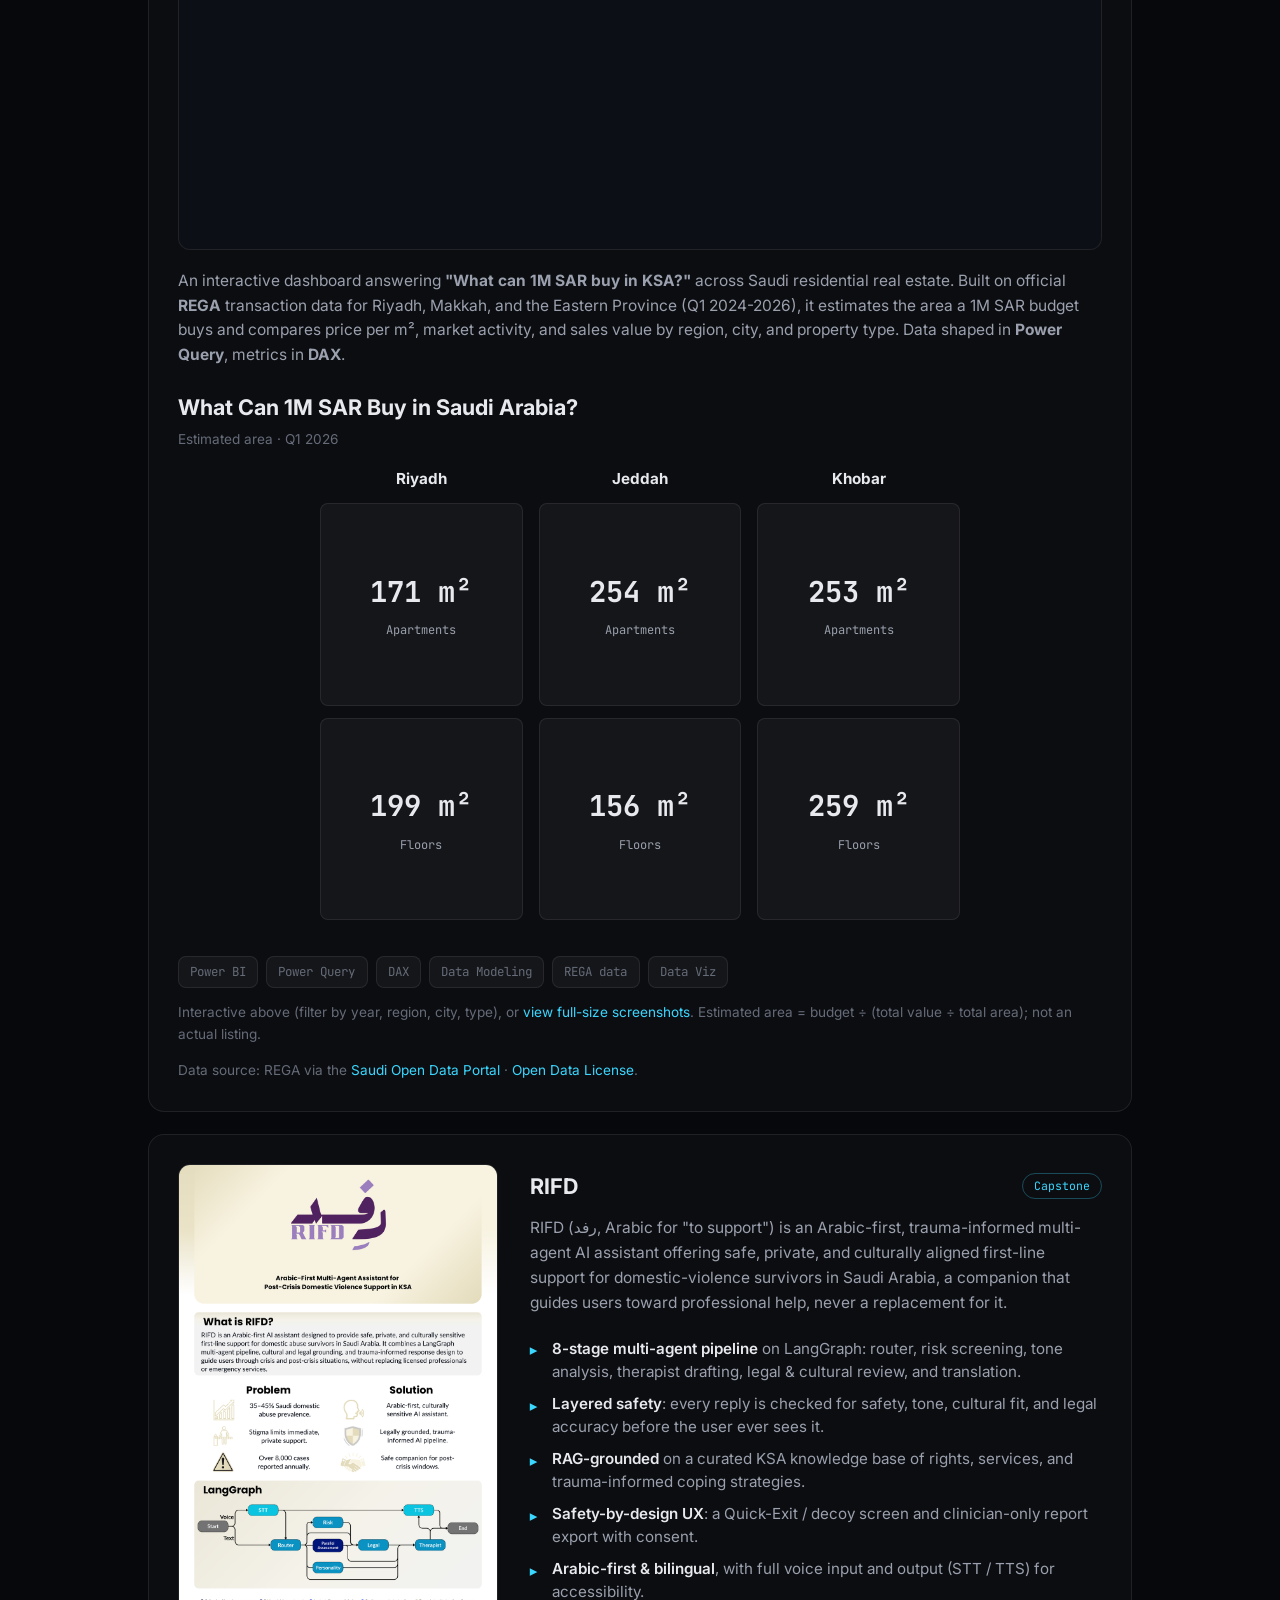
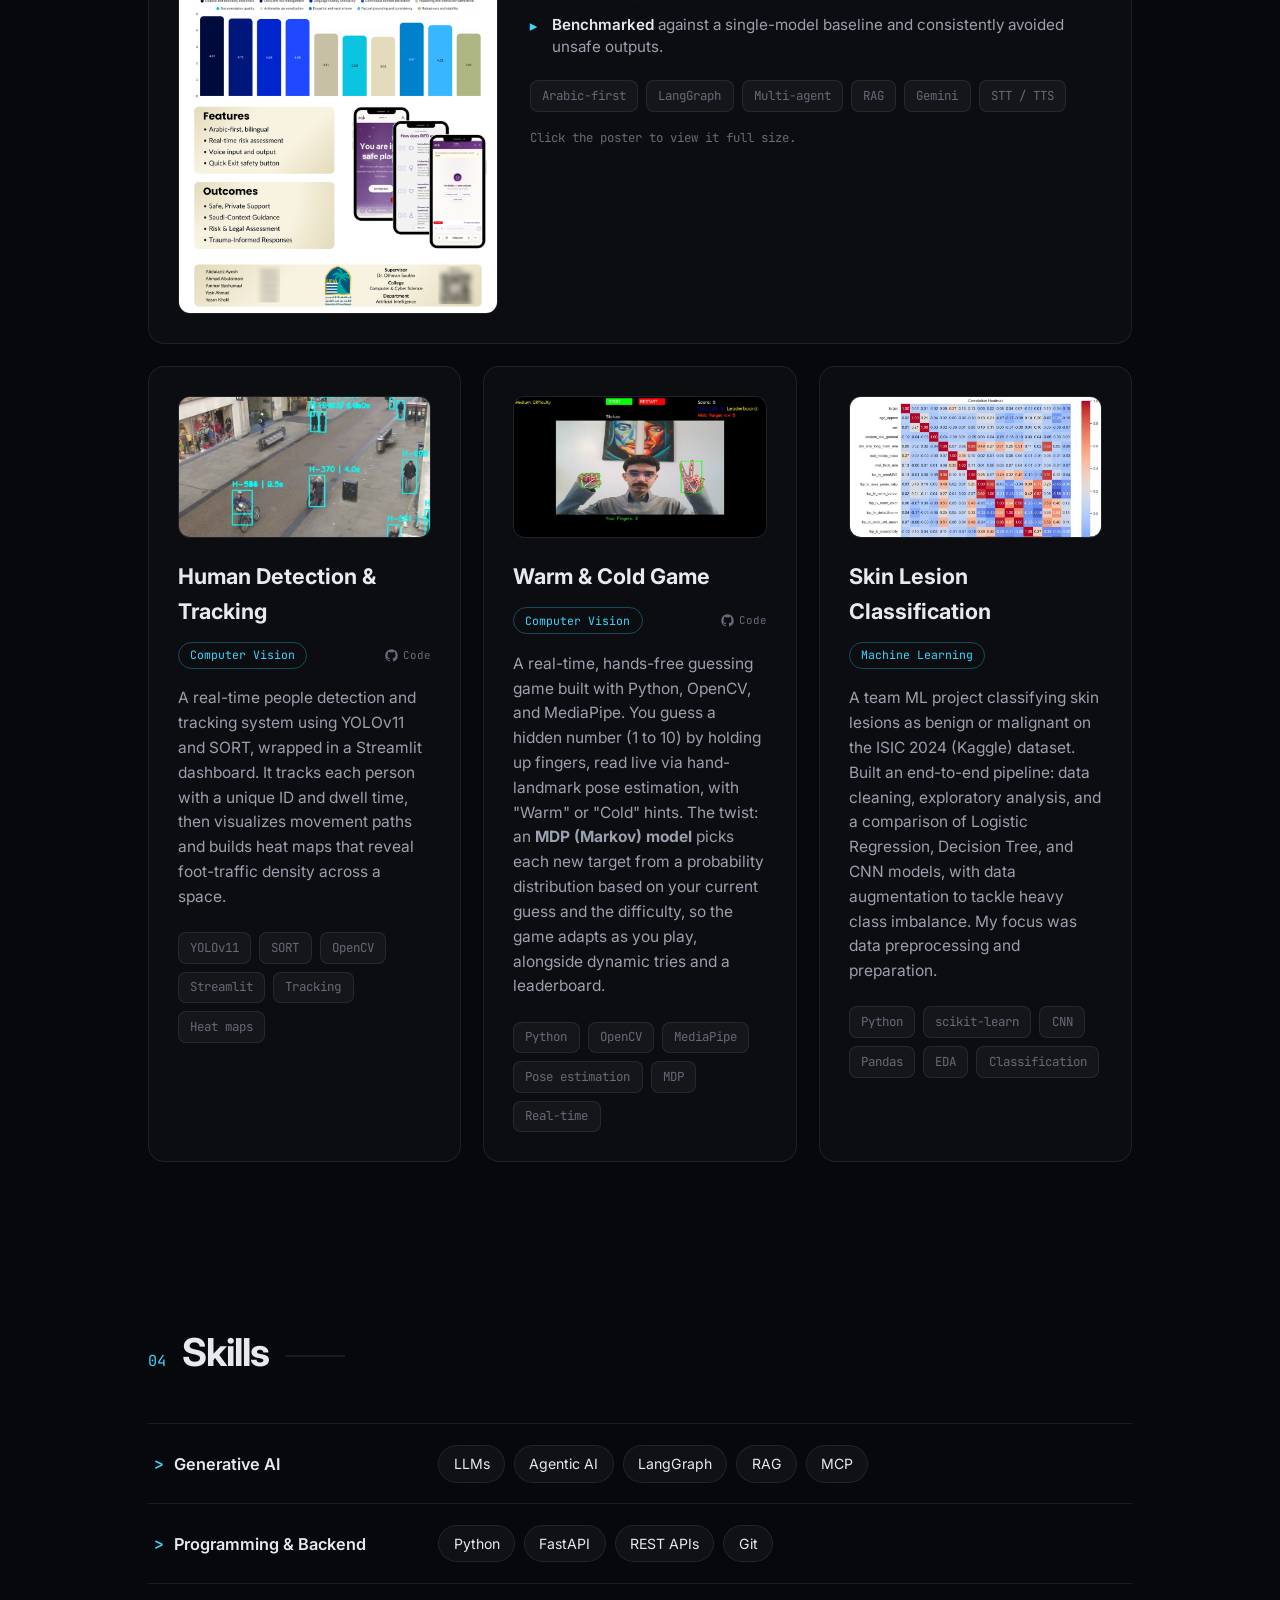
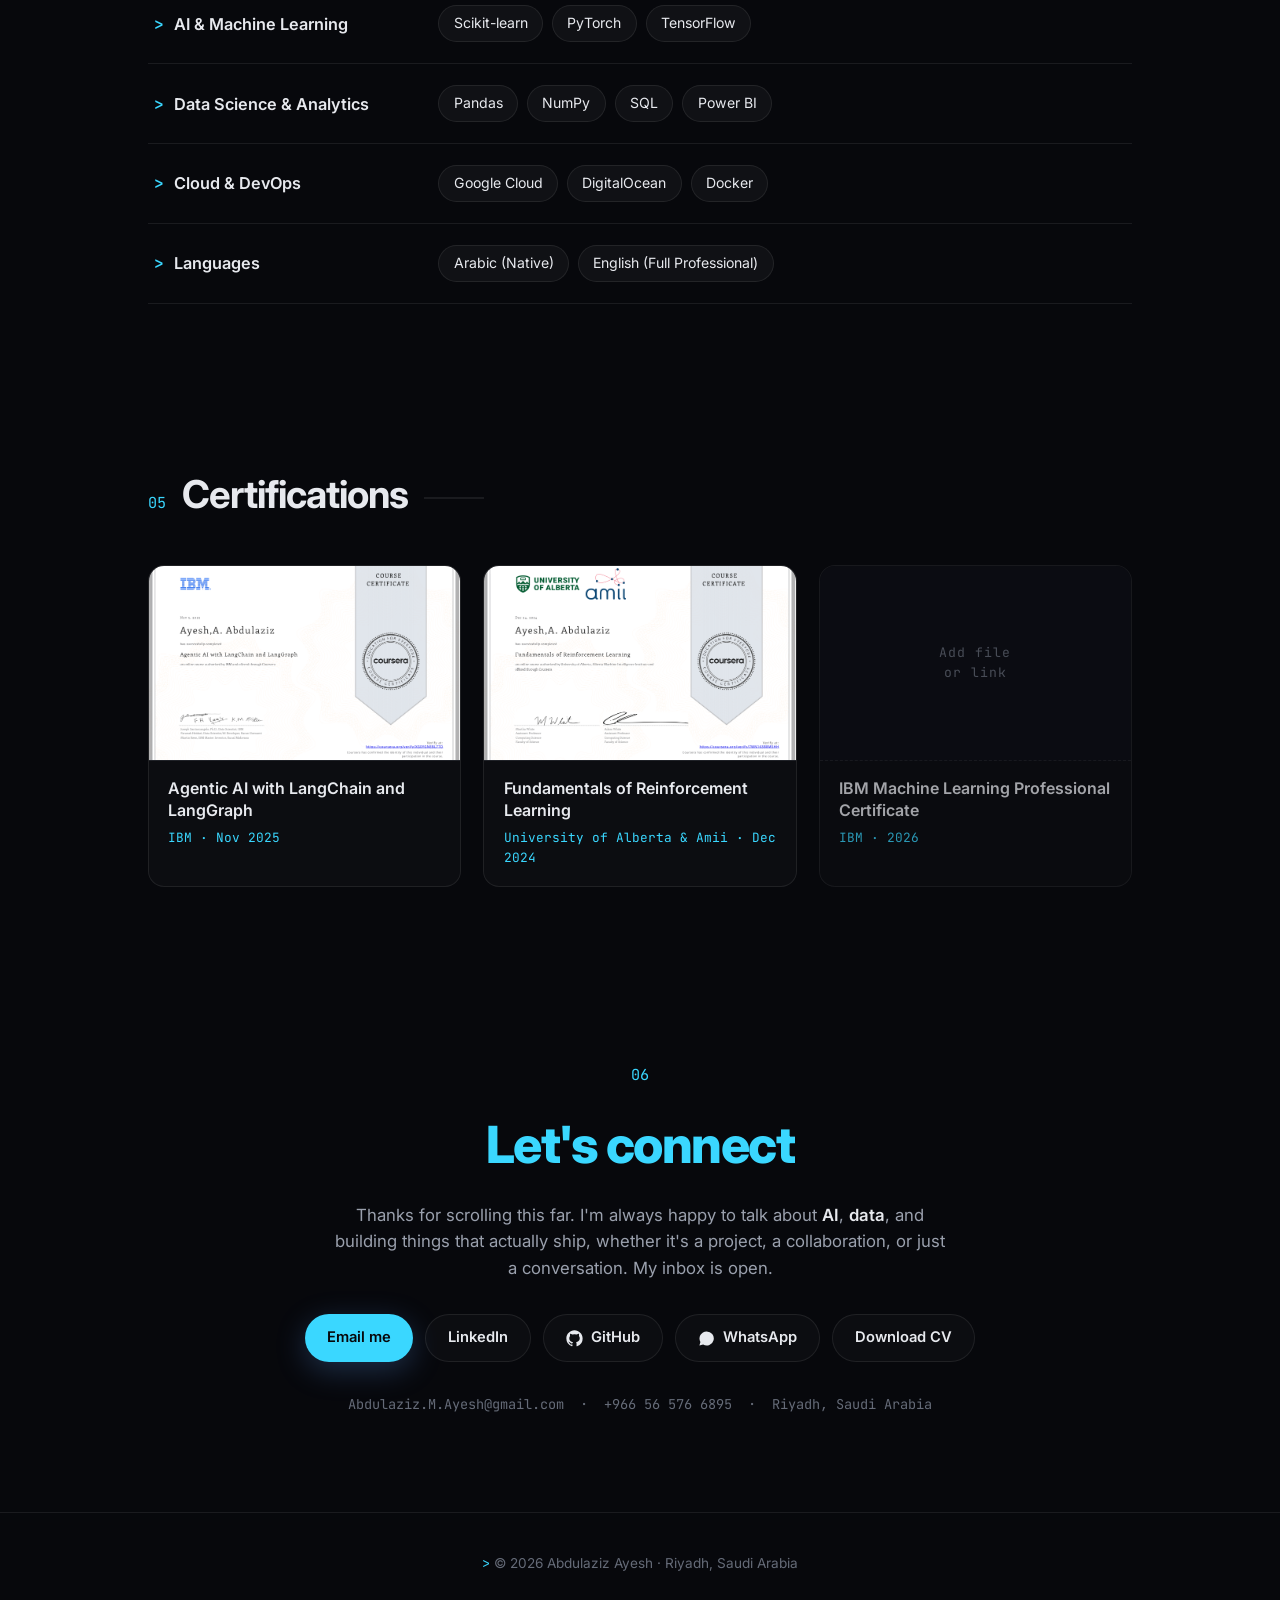
==== commit 3b861762: "Update CV download link in index.html" ====
--- a/index.html
+++ b/index.html
@@ -132,7 +132,7 @@
       <a href="#certifications">Certifications</a>
       <a href="#contact">Contact</a>
     </nav>
-    <a class="btn btn--small" href="assets/Abdulaziz_Ayesh_CV_AI_ENGINEER.pdf" download>CV&nbsp;&darr;</a>
+    <a class="btn btn--small" href="assets/Abdulaziz_Ayesh_CV.pdf" download>CV&nbsp;&darr;</a>
     <button class="nav__burger" id="burger" aria-label="Toggle menu">
       <span></span><span></span><span></span>
     </button>
@@ -153,7 +153,7 @@
         <a class="btn btn--ghost" href="https://www.linkedin.com/in/abdulaziz-ayesh-9a3a60327" target="_blank" rel="noopener">LinkedIn</a>
         <a class="btn btn--ghost" href="https://github.com/AbdulazizAyesh" target="_blank" rel="noopener"><svg class="btn__icon" viewBox="0 0 24 24" fill="currentColor" aria-hidden="true"><path d="M12 .5C5.73.5.5 5.73.5 12a11.5 11.5 0 0 0 7.86 10.92c.57.1.78-.25.78-.55 0-.27-.01-.98-.02-1.93-3.2.7-3.88-1.54-3.88-1.54-.52-1.33-1.28-1.68-1.28-1.68-1.05-.72.08-.7.08-.7 1.16.08 1.77 1.19 1.77 1.19 1.03 1.77 2.7 1.26 3.36.96.1-.75.4-1.26.73-1.55-2.56-.29-5.26-1.28-5.26-5.7 0-1.26.45-2.29 1.19-3.1-.12-.29-.52-1.46.11-3.05 0 0 .97-.31 3.18 1.18a11 11 0 0 1 5.8 0c2.2-1.49 3.17-1.18 3.17-1.18.63 1.59.23 2.76.11 3.05.74.81 1.19 1.84 1.19 3.1 0 4.43-2.7 5.41-5.27 5.69.41.36.78 1.07.78 2.16 0 1.56-.02 2.82-.02 3.2 0 .31.21.67.79.55A11.5 11.5 0 0 0 23.5 12C23.5 5.73 18.27.5 12 .5Z"/></svg>GitHub</a>
         <a class="btn btn--ghost btn--wa" href="https://wa.me/966565766895" target="_blank" rel="noopener"><svg class="btn__icon" viewBox="0 0 24 24" fill="currentColor" aria-hidden="true"><path d="M17.5 14.4c-.3-.2-1.7-.8-2-.9-.3-.1-.5-.2-.7.2-.2.3-.7.9-.9 1.1-.2.2-.3.2-.6.1-.3-.2-1.2-.5-2.3-1.4-.9-.8-1.4-1.7-1.6-2-.2-.3 0-.5.1-.6.1-.1.3-.3.4-.5.1-.2.2-.3.3-.5.1-.2 0-.4 0-.5-.1-.2-.7-1.6-.9-2.2-.2-.5-.5-.5-.7-.5h-.6c-.2 0-.5.1-.8.4-.3.3-1 1-1 2.5s1.1 2.9 1.2 3.1c.2.2 2.1 3.2 5.1 4.5.7.3 1.3.5 1.7.6.7.2 1.4.2 1.9.1.6-.1 1.7-.7 2-1.4.2-.7.2-1.2.2-1.4-.1-.1-.3-.2-.6-.3zM12 2a10 10 0 0 0-8.6 15l-1.4 5 5.2-1.4A10 10 0 1 0 12 2z"/></svg>WhatsApp</a>
-        <a class="btn btn--ghost" href="assets/Abdulaziz_Ayesh_CV_AI_ENGINEER.pdf" download>Download CV</a>
+        <a class="btn btn--ghost" href="assets/Abdulaziz_Ayesh_CV.pdf" download>Download CV</a>
       </div>
       <p class="hero__meta"><span class="prompt">&gt;</span> Abdulaziz.M.Ayesh@gmail.com &nbsp;·&nbsp; +966 56 576 6895 &nbsp;·&nbsp; Riyadh, Saudi Arabia</p>
     </div>
@@ -576,7 +576,7 @@
         <a class="btn btn--ghost" href="https://www.linkedin.com/in/abdulaziz-ayesh-9a3a60327" target="_blank" rel="noopener">LinkedIn</a>
         <a class="btn btn--ghost" href="https://github.com/AbdulazizAyesh" target="_blank" rel="noopener"><svg class="btn__icon" viewBox="0 0 24 24" fill="currentColor" aria-hidden="true"><path d="M12 .5C5.73.5.5 5.73.5 12a11.5 11.5 0 0 0 7.86 10.92c.57.1.78-.25.78-.55 0-.27-.01-.98-.02-1.93-3.2.7-3.88-1.54-3.88-1.54-.52-1.33-1.28-1.68-1.28-1.68-1.05-.72.08-.7.08-.7 1.16.08 1.77 1.19 1.77 1.19 1.03 1.77 2.7 1.26 3.36.96.1-.75.4-1.26.73-1.55-2.56-.29-5.26-1.28-5.26-5.7 0-1.26.45-2.29 1.19-3.1-.12-.29-.52-1.46.11-3.05 0 0 .97-.31 3.18 1.18a11 11 0 0 1 5.8 0c2.2-1.49 3.17-1.18 3.17-1.18.63 1.59.23 2.76.11 3.05.74.81 1.19 1.84 1.19 3.1 0 4.43-2.7 5.41-5.27 5.69.41.36.78 1.07.78 2.16 0 1.56-.02 2.82-.02 3.2 0 .31.21.67.79.55A11.5 11.5 0 0 0 23.5 12C23.5 5.73 18.27.5 12 .5Z"/></svg>GitHub</a>
         <a class="btn btn--ghost btn--wa" href="https://wa.me/966565766895" target="_blank" rel="noopener"><svg class="btn__icon" viewBox="0 0 24 24" fill="currentColor" aria-hidden="true"><path d="M17.5 14.4c-.3-.2-1.7-.8-2-.9-.3-.1-.5-.2-.7.2-.2.3-.7.9-.9 1.1-.2.2-.3.2-.6.1-.3-.2-1.2-.5-2.3-1.4-.9-.8-1.4-1.7-1.6-2-.2-.3 0-.5.1-.6.1-.1.3-.3.4-.5.1-.2.2-.3.3-.5.1-.2 0-.4 0-.5-.1-.2-.7-1.6-.9-2.2-.2-.5-.5-.5-.7-.5h-.6c-.2 0-.5.1-.8.4-.3.3-1 1-1 2.5s1.1 2.9 1.2 3.1c.2.2 2.1 3.2 5.1 4.5.7.3 1.3.5 1.7.6.7.2 1.4.2 1.9.1.6-.1 1.7-.7 2-1.4.2-.7.2-1.2.2-1.4-.1-.1-.3-.2-.6-.3zM12 2a10 10 0 0 0-8.6 15l-1.4 5 5.2-1.4A10 10 0 1 0 12 2z"/></svg>WhatsApp</a>
-        <a class="btn btn--ghost" href="assets/Abdulaziz_Ayesh_CV_AI_ENGINEER.pdf" download>Download CV</a>
+        <a class="btn btn--ghost" href="assets/Abdulaziz_Ayesh_CV.pdf" download>Download CV</a>
       </div>
       <p class="contact__detail">Abdulaziz.M.Ayesh@gmail.com &nbsp;·&nbsp; +966 56 576 6895 &nbsp;·&nbsp; Riyadh, Saudi Arabia</p>
     </div>
--- a/styles.css
+++ b/styles.css
@@ -167,12 +167,12 @@
   background: var(--panel); margin-bottom: 1.4rem;
   transition: border-color 0.25s, transform 0.25s, box-shadow 0.25s;
 }
-.feature::before {
+.feature::before, .dashboard::before {
   content: ''; position: absolute; inset: 0; opacity: 0; transition: opacity 0.3s;
   background: radial-gradient(500px circle at var(--mx,50%) var(--my,50%), rgba(58,215,255,0.08), transparent 60%);
   pointer-events: none;
 }
-.feature:hover::before { opacity: 1; }
+.feature:hover::before, .dashboard:hover::before { opacity: 1; }
 .feature:hover { border-color: rgba(58,215,255,0.4); transform: translateY(-4px); box-shadow: 0 20px 50px rgba(0,0,0,0.4); }
 .feature__media { position: relative; display: block; border-radius: 12px; overflow: hidden; border: 1px solid var(--panel-brd); cursor: zoom-in; }
 .feature__media img { width: 100%; height: auto; display: block; transition: transform 0.4s ease; }
@@ -185,6 +185,28 @@
 .feature__points li::before { content: '▸'; position: absolute; left: 0; top: 0.1rem; color: var(--cyan); }
 .feature__points strong { color: var(--text); font-weight: 600; }
 .feature__hint { margin-top: 1rem; font-family: var(--mono); font-size: 0.78rem; color: var(--faint); }
+
+/* Interactive dashboard (Power BI embed) */
+.dashboard {
+  padding: 1.8rem; border: 1px solid var(--panel-brd); border-radius: var(--radius);
+  background: var(--panel); margin-bottom: 1.4rem;
+  transition: border-color 0.25s, box-shadow 0.25s;
+  position: relative;
+  overflow: hidden;
+}
+.dashboard:hover { border-color: rgba(58,215,255,0.35); box-shadow: 0 20px 50px rgba(0,0,0,0.3); }
+.dashboard__head { display: flex; align-items: flex-start; justify-content: space-between; gap: 1rem; }
+.dashboard__head .card__title { margin-bottom: 0; }
+.dashboard__sub { color: var(--muted); font-size: 0.9rem; margin-top: 0.3rem; }
+.dashboard__meta { display: flex; flex-direction: column; align-items: flex-end; gap: 0.5rem; flex-shrink: 0; }
+.dashboard__embed {
+  position: relative; width: 100%; padding-bottom: 62.25%;
+  margin: 1.2rem 0; border-radius: 12px; overflow: hidden;
+  border: 1px solid var(--panel-brd); background: var(--bg-soft);
+}
+.dashboard__embed iframe { position: absolute; inset: 0; width: 100%; height: 100%; border: 0; }
+.dashboard__note { color: var(--faint); font-size: 0.85rem; margin-top: 0.9rem; line-height: 1.6; }
+.dashboard__note a { color: var(--cyan); cursor: zoom-in; }
 
 /* Projects */
 .projects { display: grid; grid-template-columns: repeat(auto-fit, minmax(300px, 1fr)); gap: 1.4rem; }
@@ -383,3 +405,82 @@
   * { animation: none !important; scroll-behavior: auto; }
   .reveal { opacity: 1; transform: none; transition: none; }
 }
+/* Real estate findings */
+.dashboard__findings {
+  display: grid;
+  grid-template-columns: repeat(3, minmax(0, 1fr));
+  gap: 1rem;
+  max-width: 640px;
+  margin: 1rem auto;
+}
+
+.dashboard__city {
+  display: grid;
+  gap: 0.75rem;
+  text-align: center;
+}
+
+.dashboard__city h4 {
+  font-size: 0.95rem;
+  color: var(--text);
+}
+
+.dashboard__box {
+  aspect-ratio: 1;
+  display: flex;
+  flex-direction: column;
+  align-items: center;
+  justify-content: center;
+  gap: 0.4rem;
+  padding: 0.5rem;
+  font-family: var(--mono);
+  color: var(--muted);
+  background: rgba(255, 255, 255, 0.04);
+  border: 1px solid var(--panel-brd);
+  border-radius: 8px;
+}
+
+.dashboard__box strong {
+  font-size: clamp(1rem, 3vw, 1.8rem);
+  color: var(--text);
+}
+
+.dashboard__box span {
+  font-size: 0.75rem;
+}
+
+.dashboard__findings-title {
+  margin-bottom: 0;
+}
+
+.dashboard__findings-title + .dashboard__note {
+  margin-top: 0.25rem;
+}
+
+.dashboard__findings + .card__tags {
+  margin-top: 2.25rem;
+}
+
+.dashboard__box {
+  transition: border-color 0.2s, color 0.2s, transform 0.15s;
+}
+
+.dashboard__box:hover {
+  border-color: var(--cyan);
+  color: var(--text);
+  transform: translateY(-2px);
+}
+
+.dashboard__note a[target="_blank"] {
+  cursor: pointer;
+}
+
+.dashboard__meta .card__gh {
+  font-size: 1.25rem;
+  gap: 0.5rem;
+}
+
+.dashboard__meta .card__gh svg {
+  width: 20px;
+  height: 20px;
+}
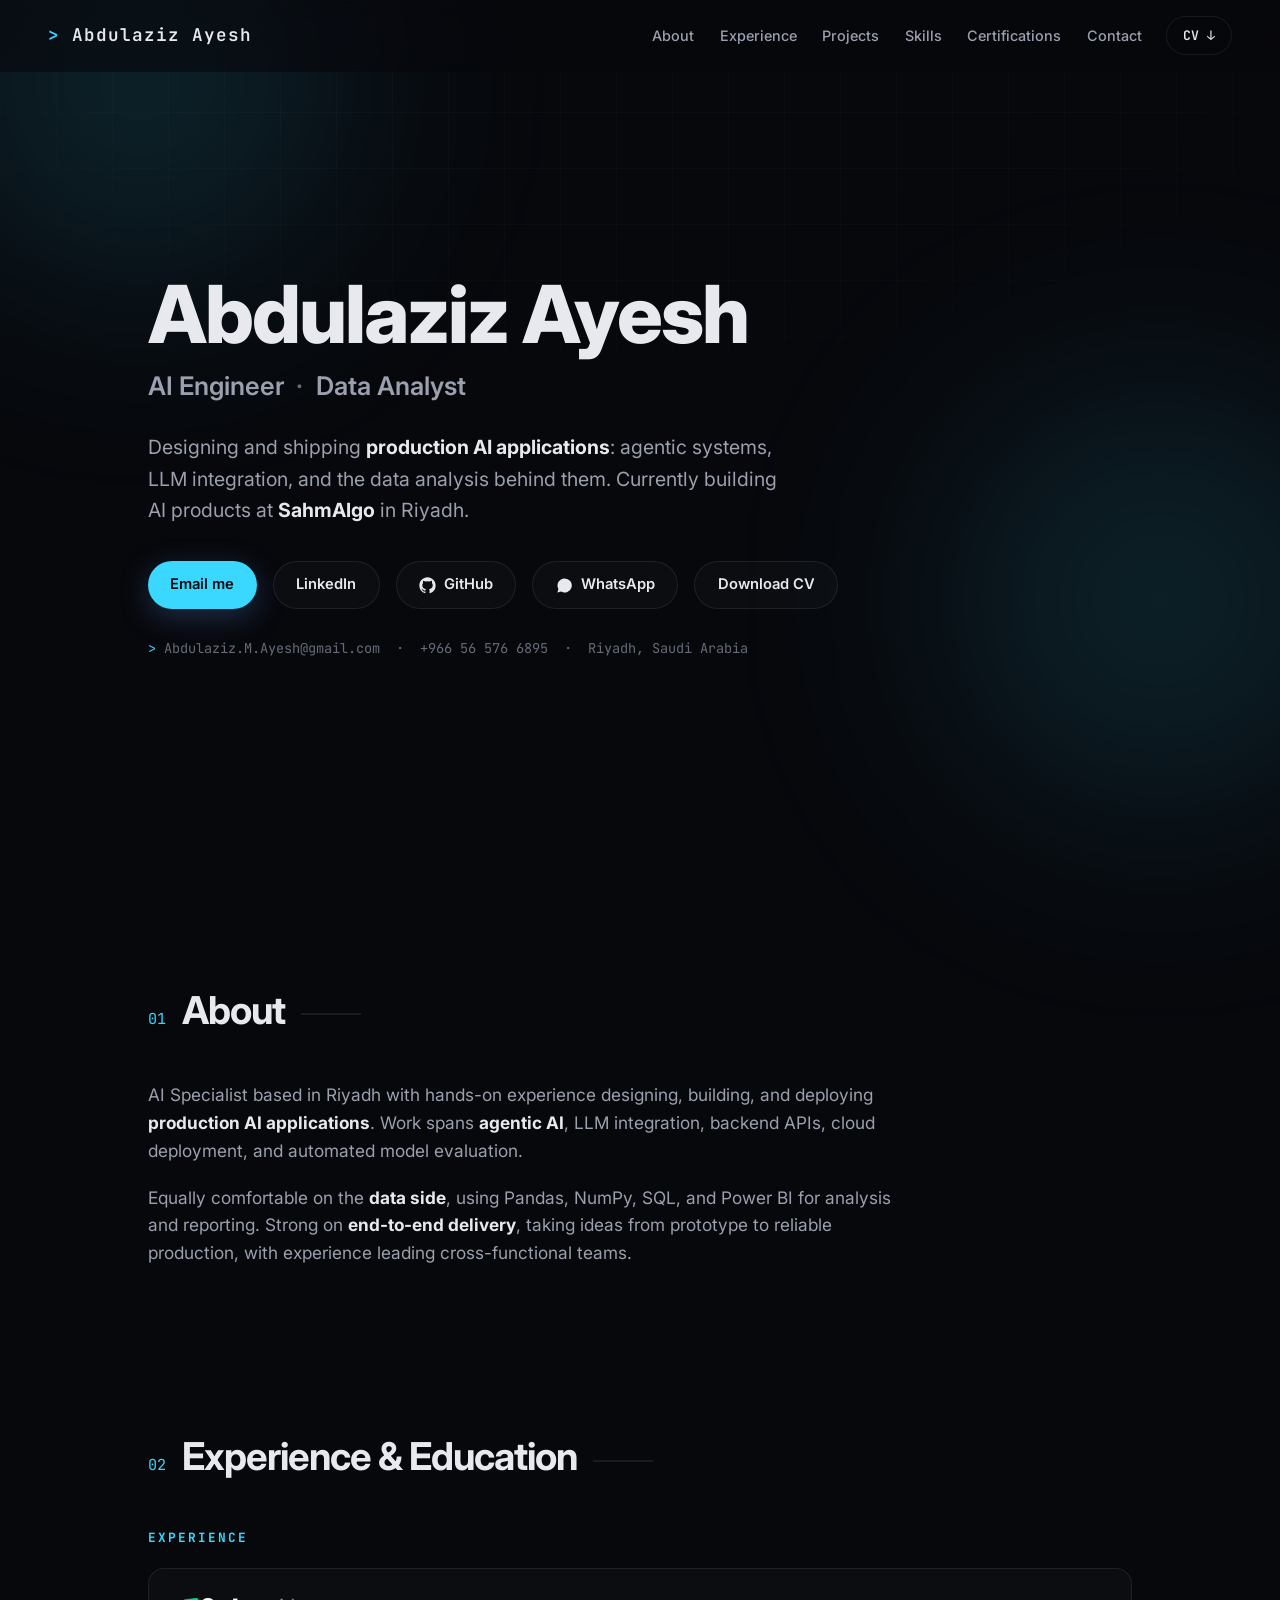
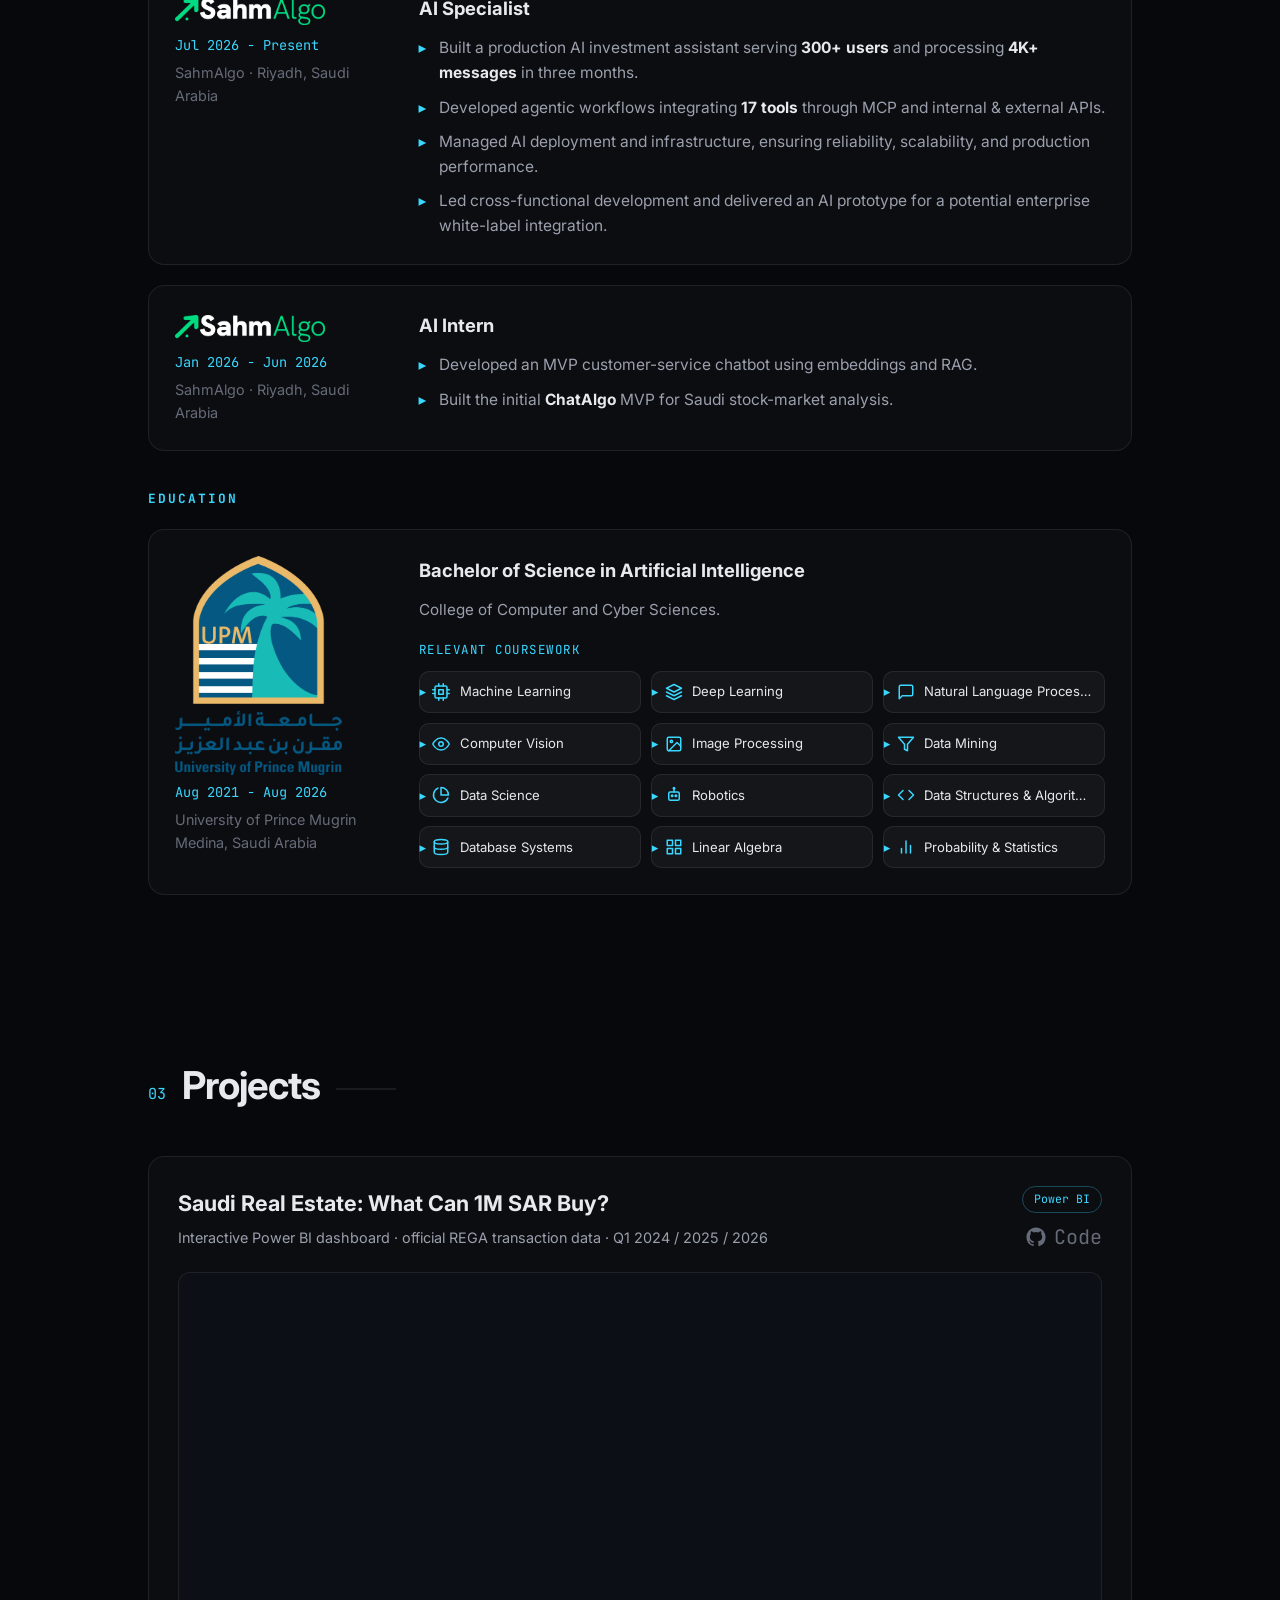
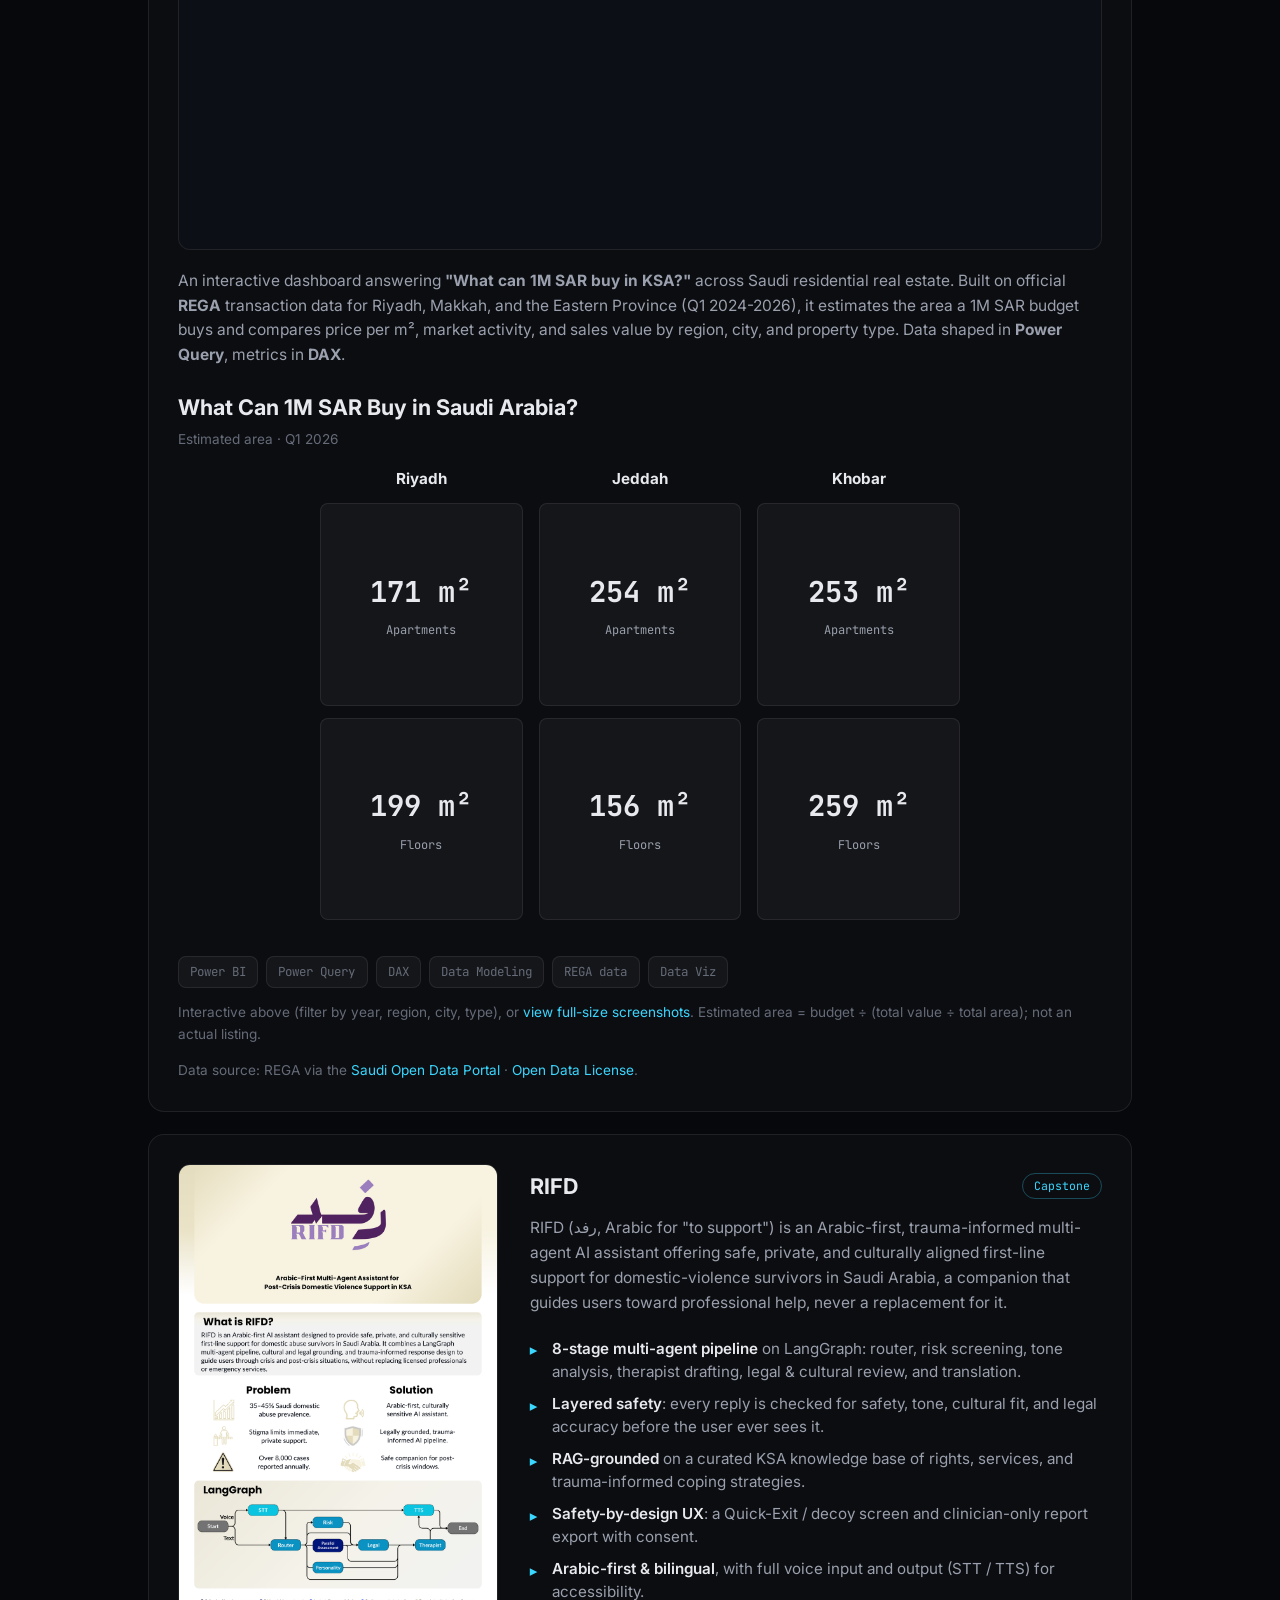
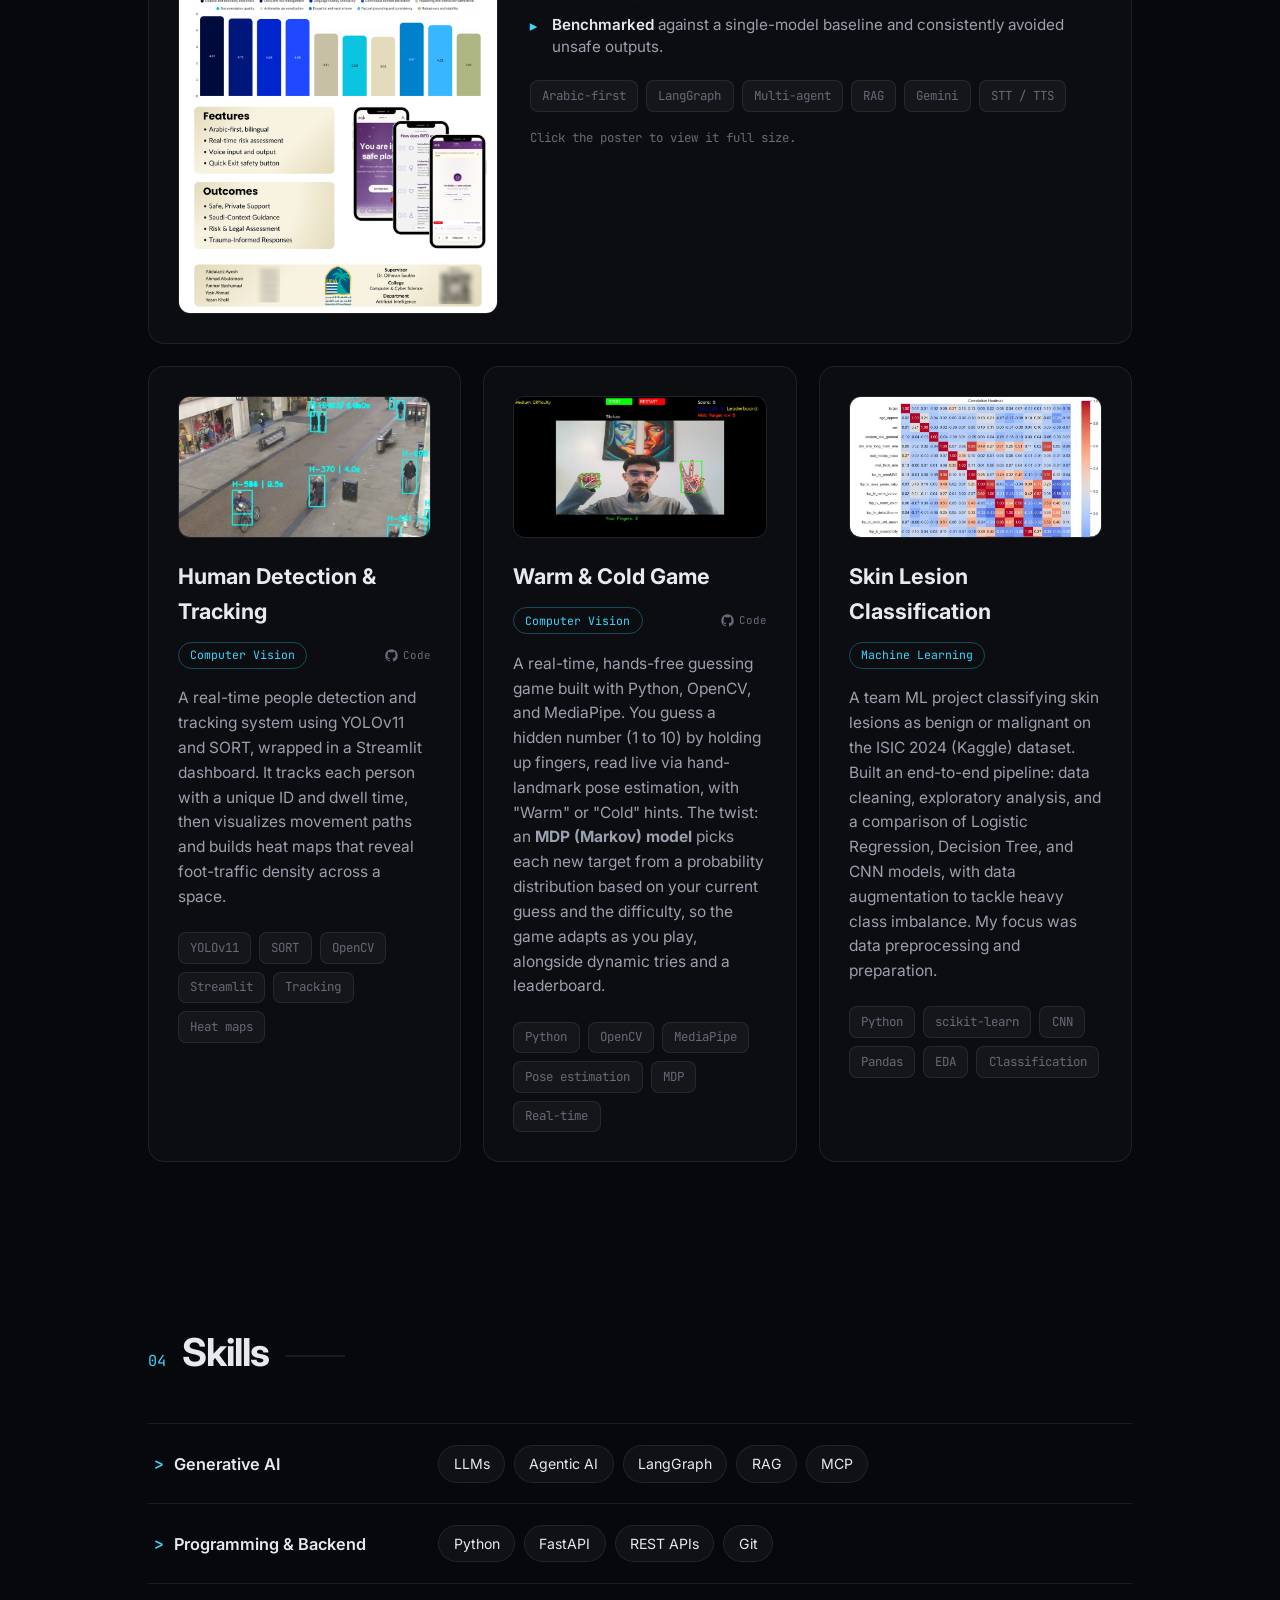
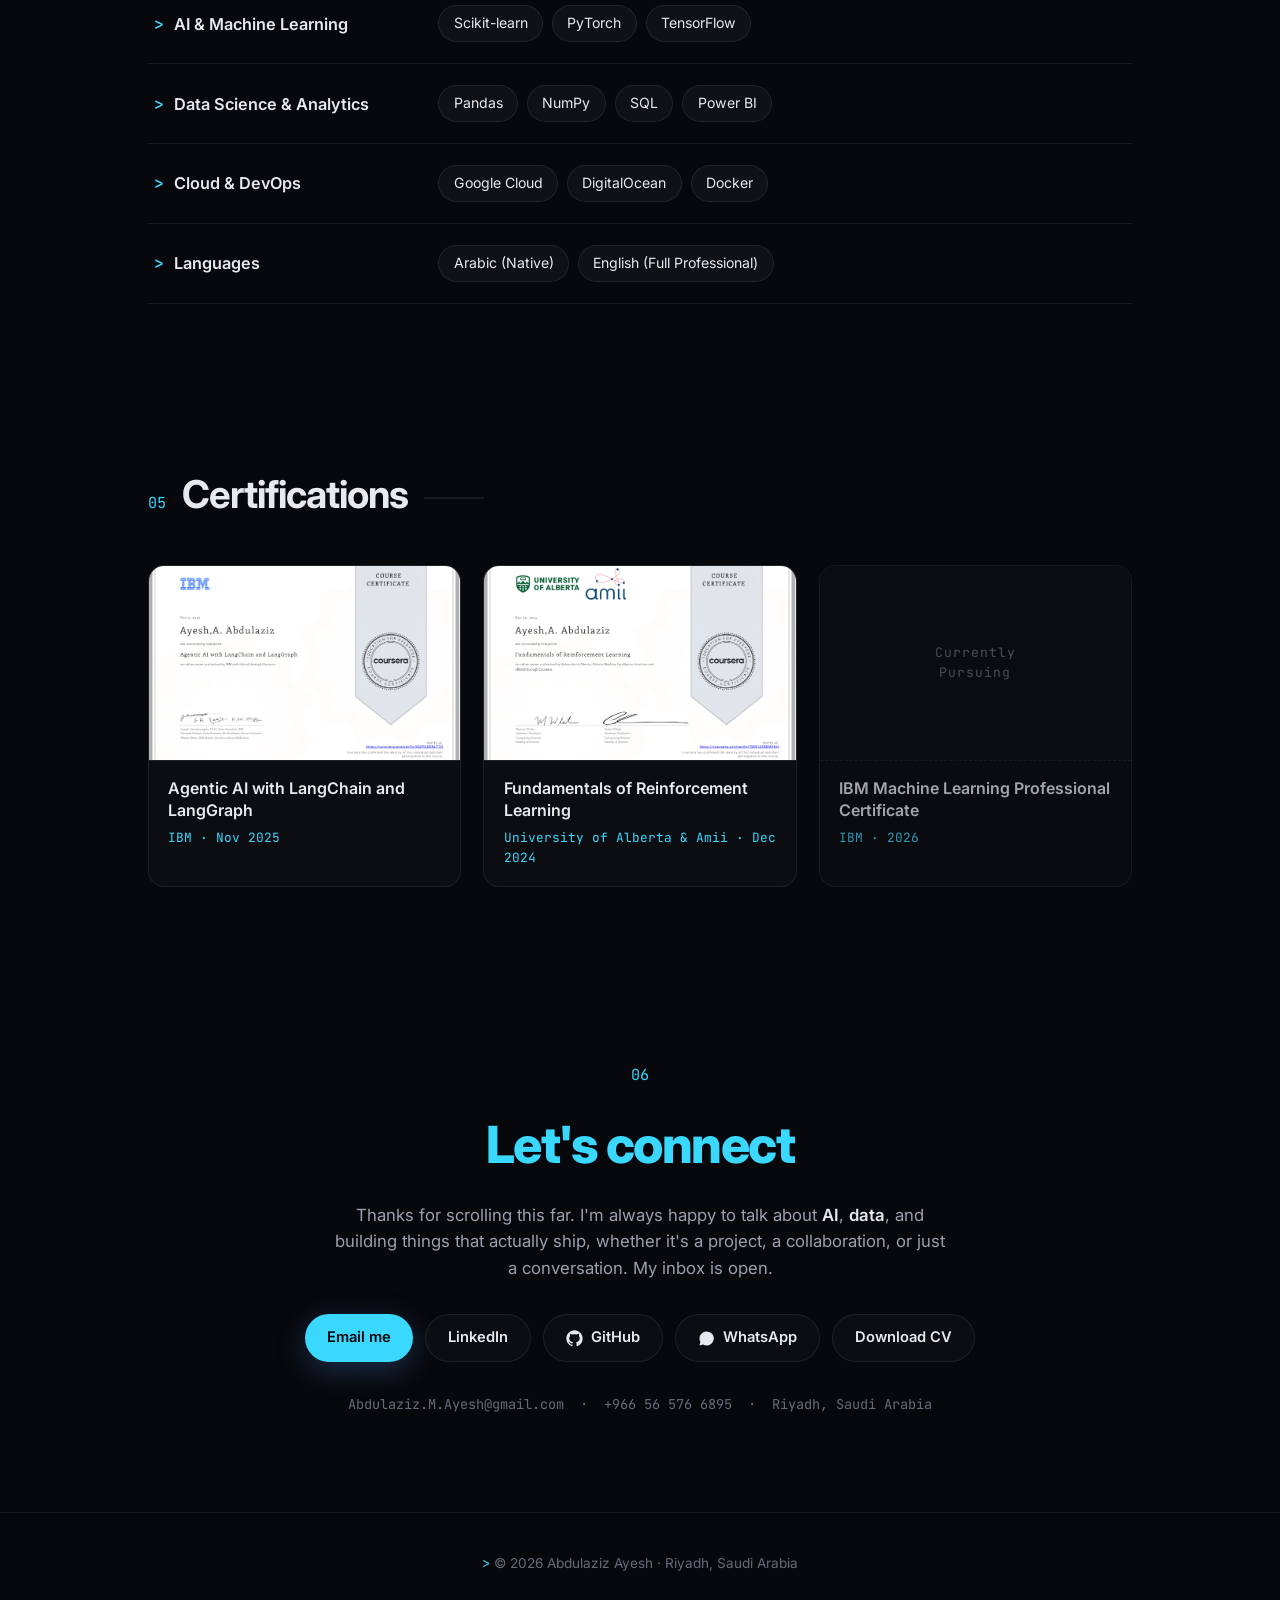
==== commit a000ebca: "Update certification status text in index.html" ====
--- a/index.html
+++ b/index.html
@@ -551,7 +551,7 @@
 
       <div class="certcard certcard--pending">
         <div class="certcard__thumb">
-          <span class="certcard__ph">Add file<br>or link</span>
+          <span class="certcard__ph">Currently<br>Pursuing</span>
         </div>
         <div class="certcard__body">
           <h3 class="certcard__title">IBM Machine Learning Professional Certificate</h3>
